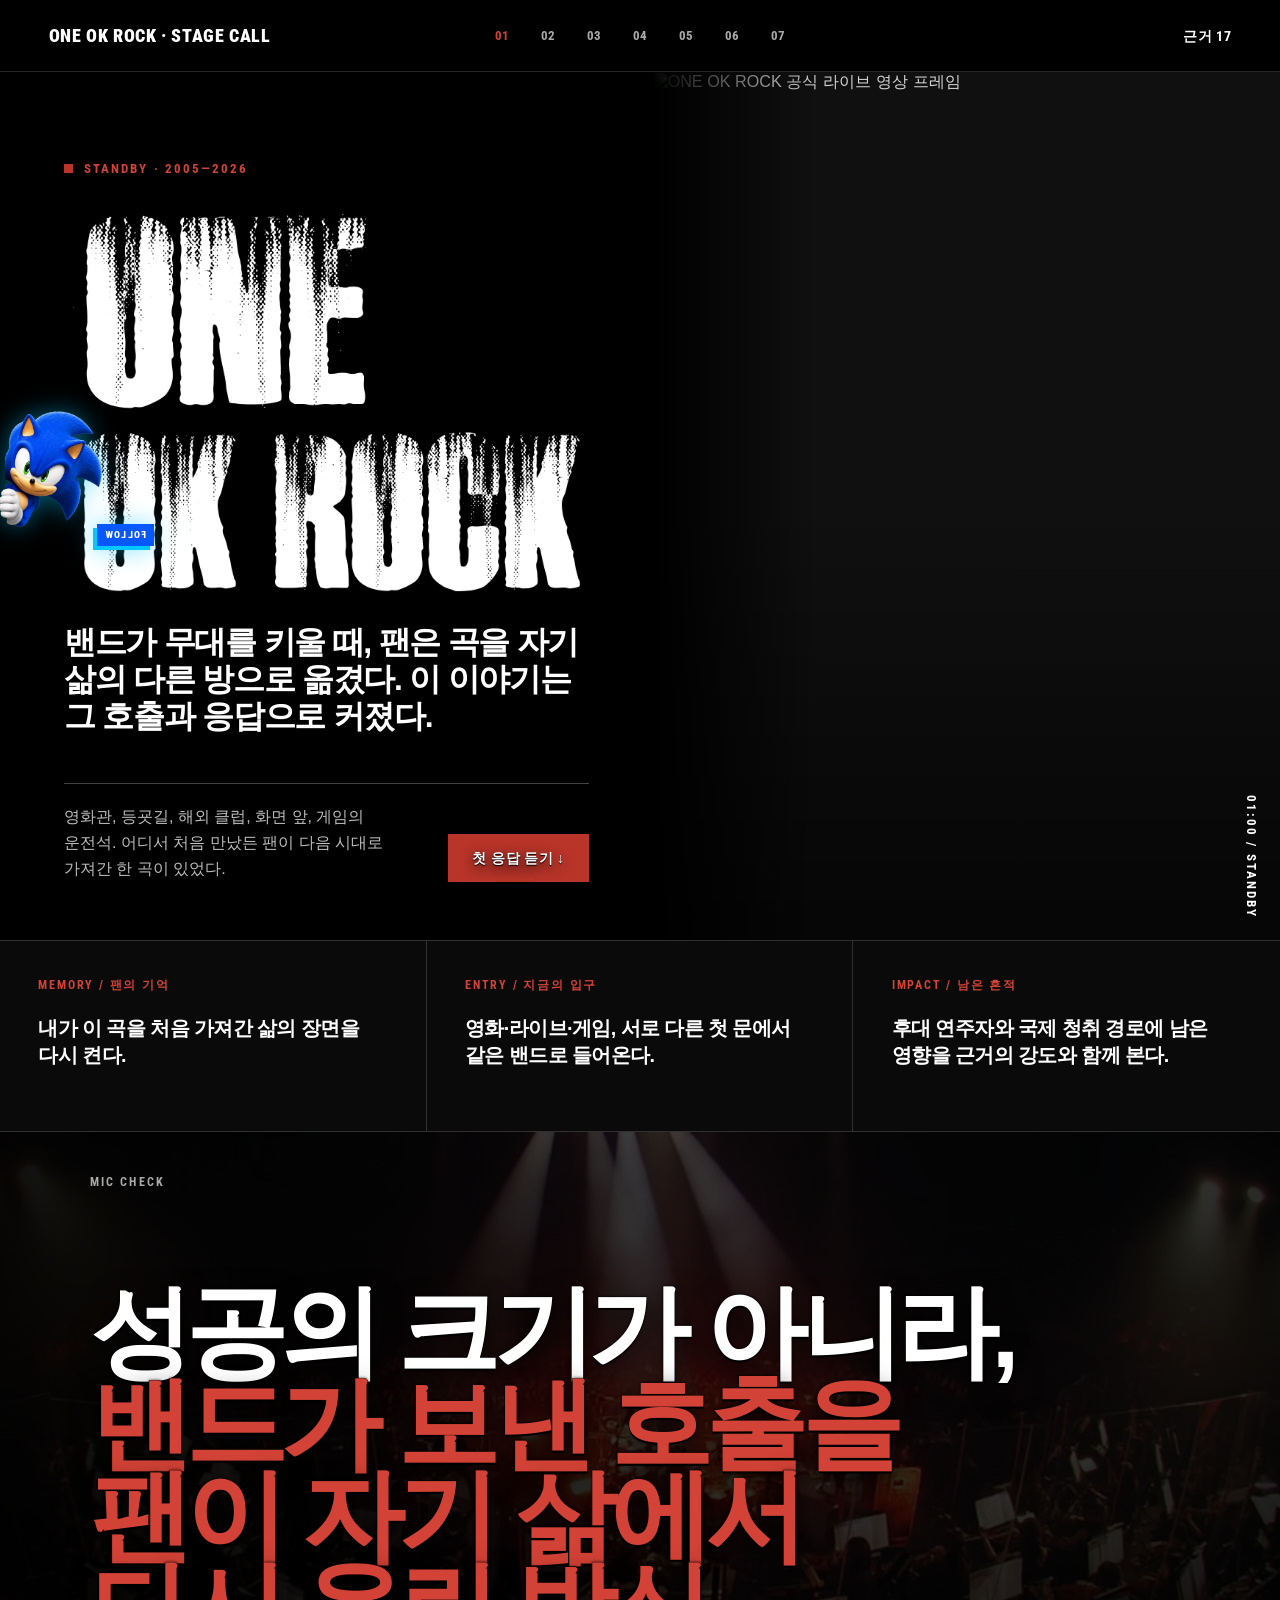
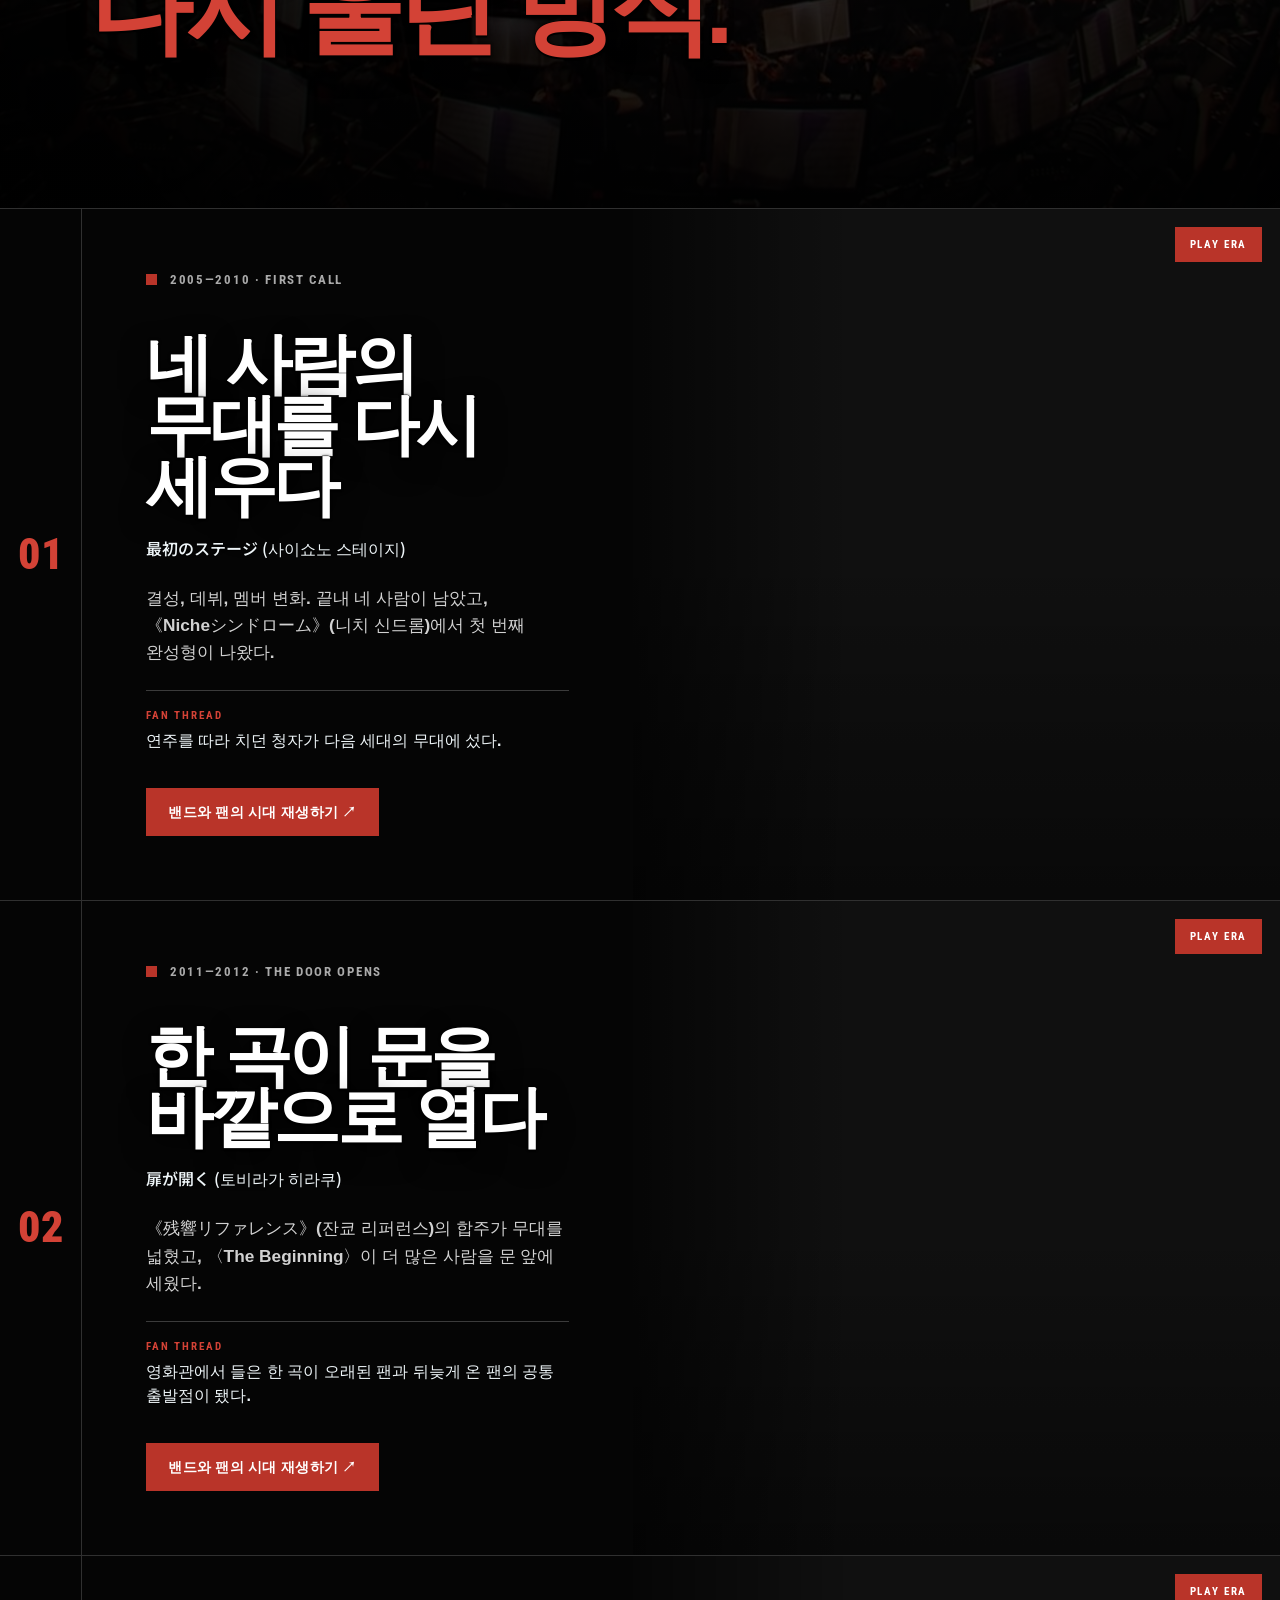
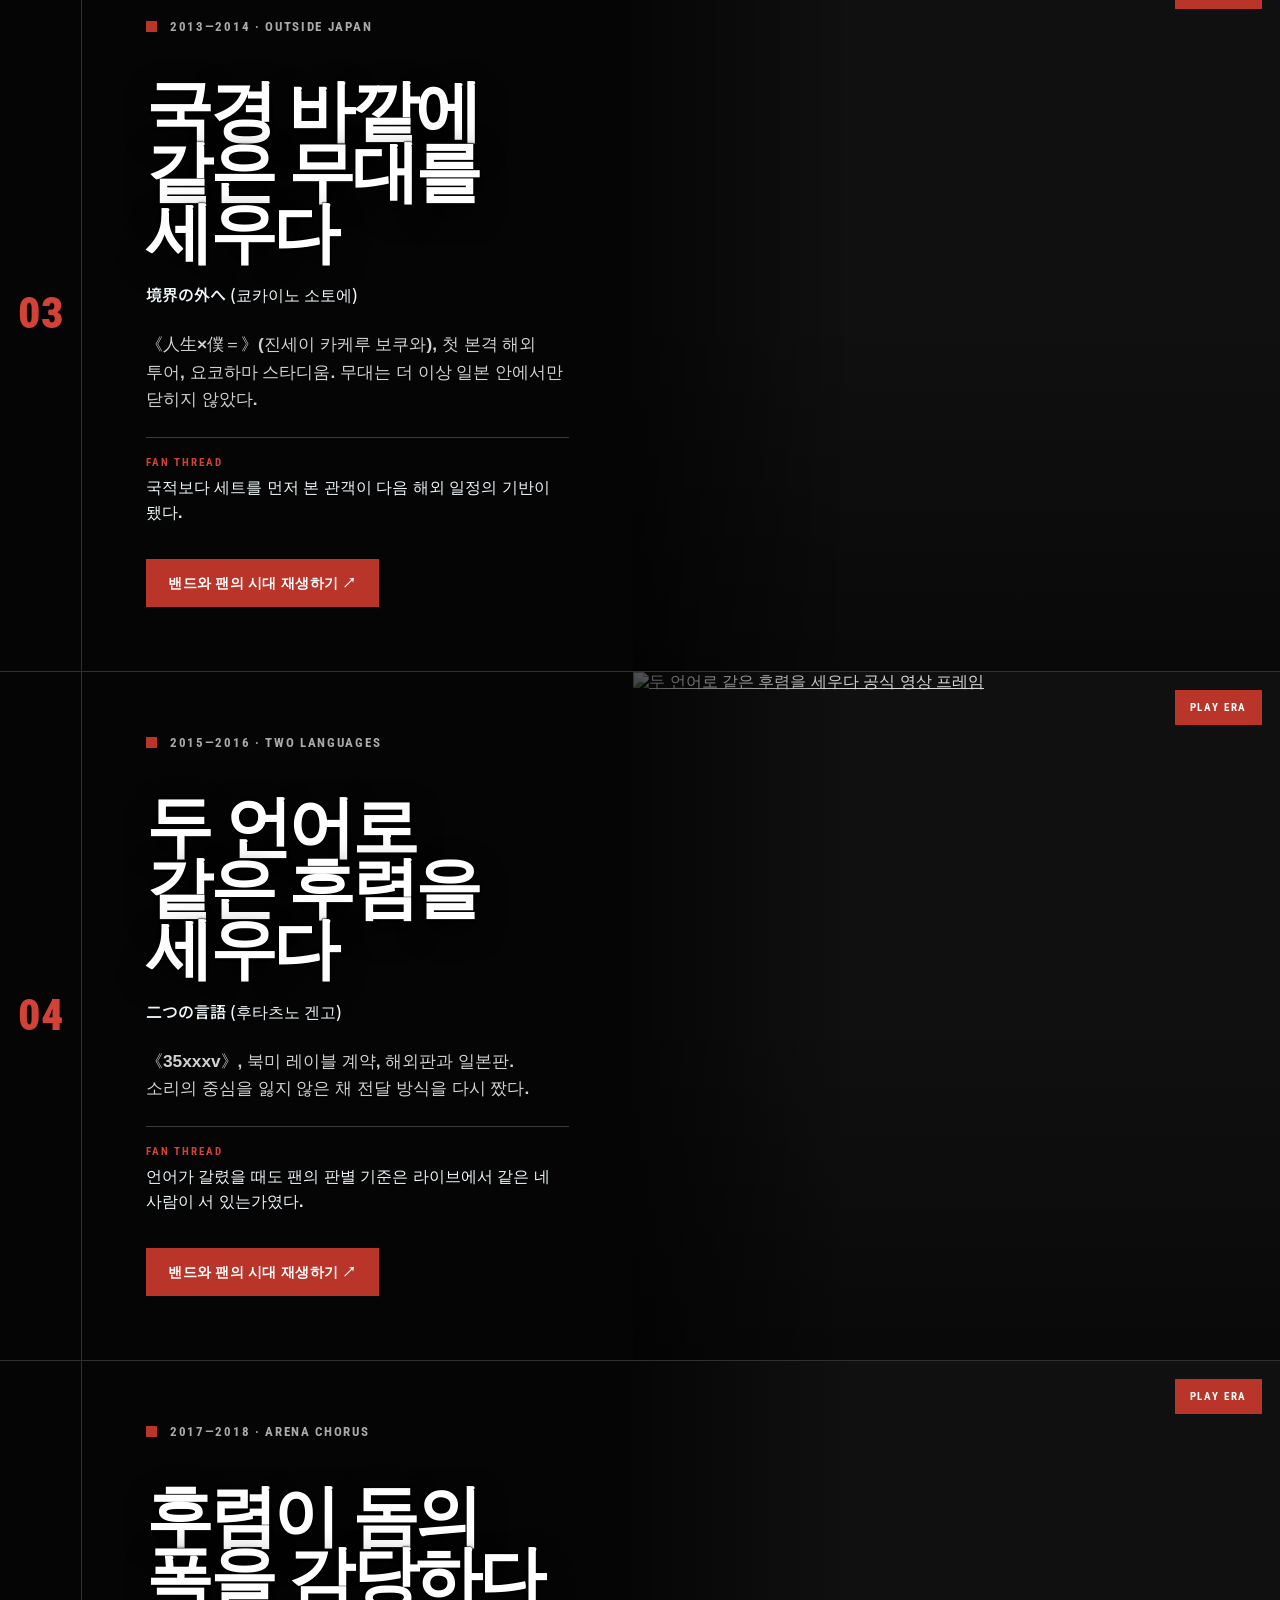
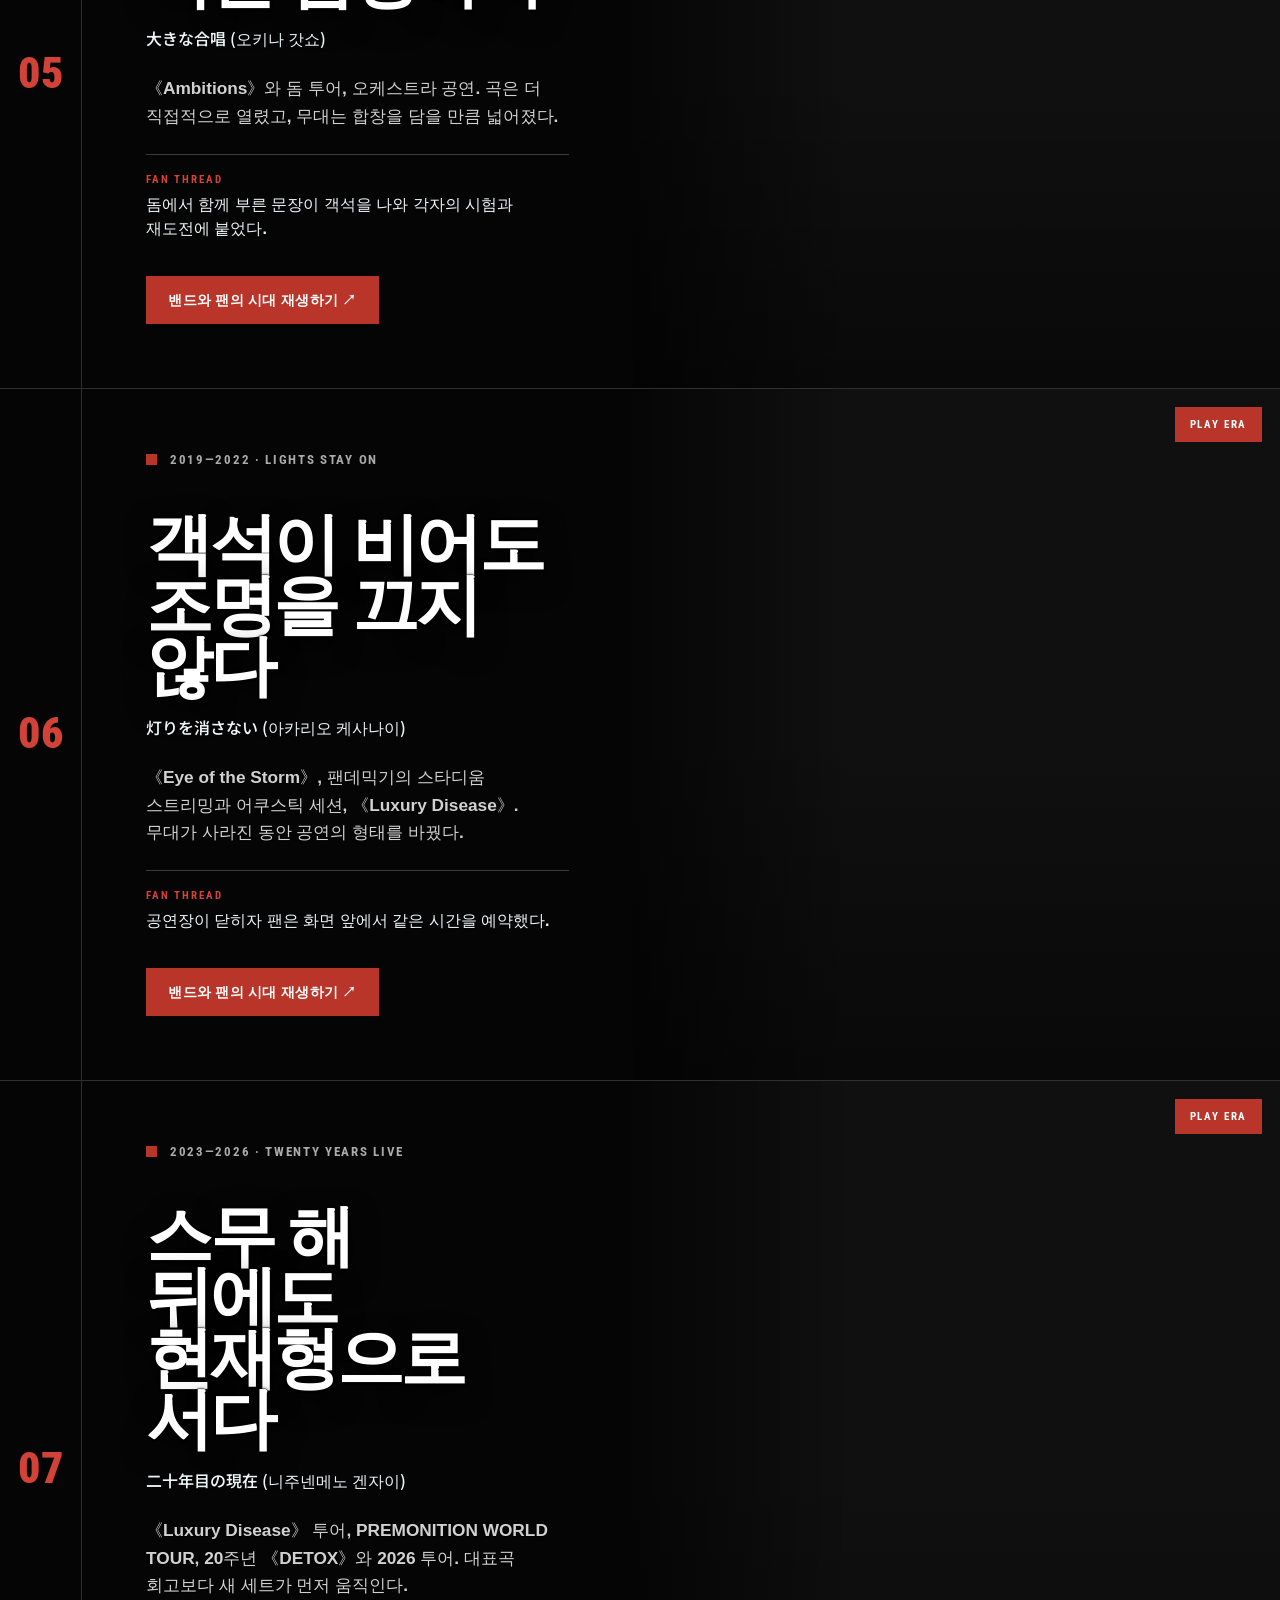
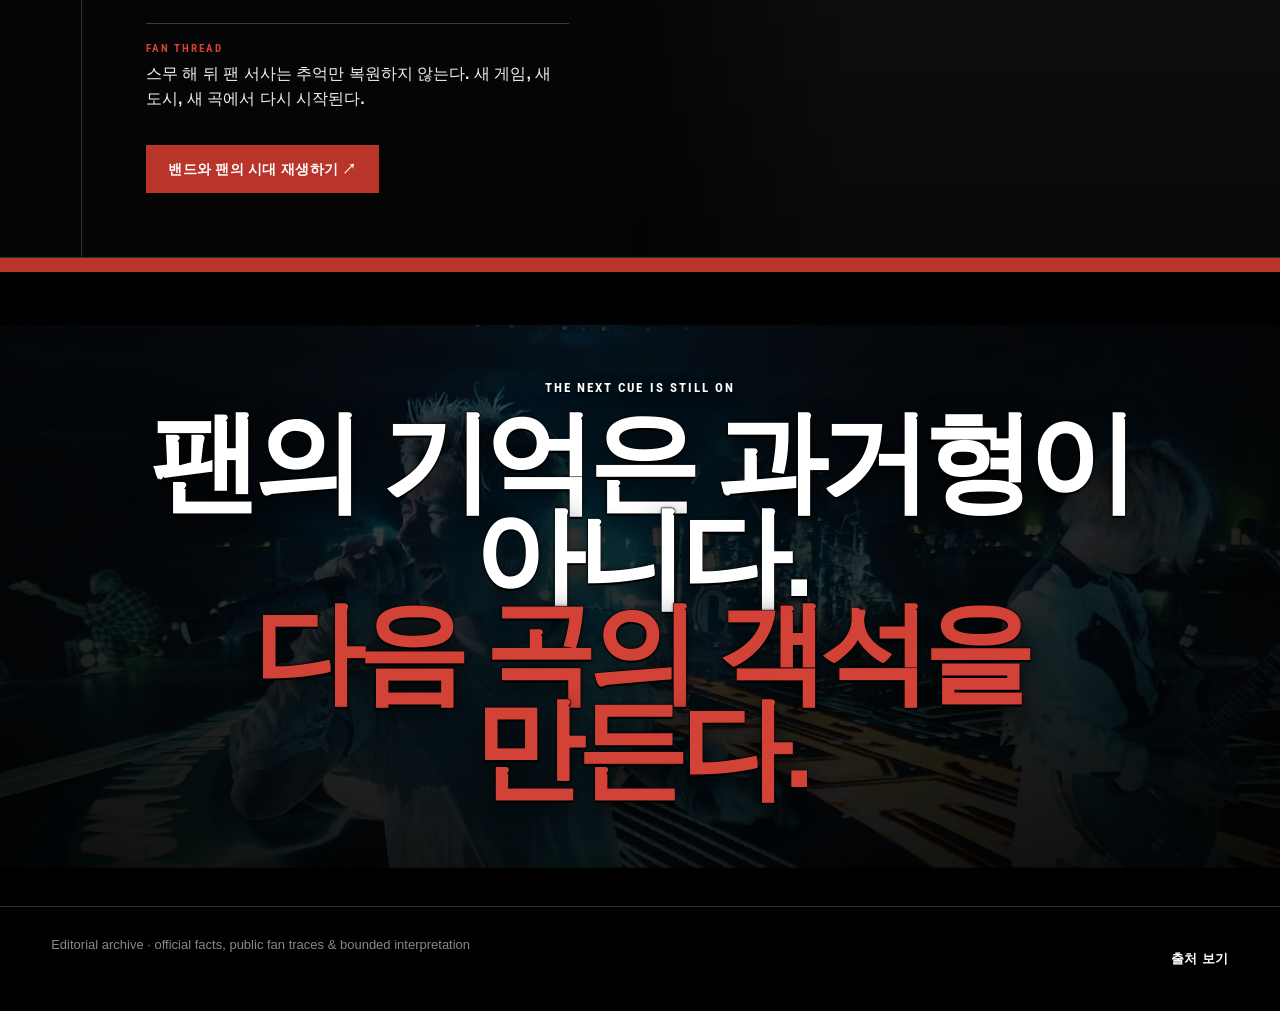
==== index.html @ d742d585 "Publish ONE OK ROCK STAGE CALL" ====
<!doctype html><html lang="ko"><head><meta charset="utf-8"><meta name="viewport" content="width=device-width,initial-scale=1"><title>STAGE CALL — ONE OK ROCK</title><meta name="description" content="ONE OK ROCK의 2005—2026 밴드 서사와 팬의 응답, 시대적 영향을 일곱 시대와 28편의 공식 영상으로 듣는 한국어 음악 다큐"><link rel="stylesheet" href="site.css?v=7"><link rel="stylesheet" href="blur.css?v=2"></head><body><a class="skip" href="#main">본문으로 이동</a><header class="topbar"><a class="brand" href="#top">ONE OK ROCK · STAGE CALL</a><nav class="stage-nav" aria-label="시대 바로가기"><a href="#cue-1" aria-label="1번째 시대">01</a><a href="#cue-2" aria-label="2번째 시대">02</a><a href="#cue-3" aria-label="3번째 시대">03</a><a href="#cue-4" aria-label="4번째 시대">04</a><a href="#cue-5" aria-label="5번째 시대">05</a><a href="#cue-6" aria-label="6번째 시대">06</a><a href="#cue-7" aria-label="7번째 시대">07</a></nav><button class="source-button" id="openSources">근거 17</button></header><main id="main"><section class="hero" id="top"><div class="hero-copy"><div class="tally">STANDBY · 2005—2026</div><h1 class="hero-logo"><span class="sr-only">ONE OK ROCK</span><img src="assets/rusted-one-ok-rock.png" alt="" aria-hidden="true"></h1><p class="hero-thesis">밴드가 무대를 키울 때, 팬은 곡을 자기 삶의 다른 방으로 옮겼다. 이 이야기는 그 호출과 응답으로 커졌다.</p><div class="hero-note"><p>영화관, 등굣길, 해외 클럽, 화면 앞, 게임의 운전석. 어디서 처음 만났든 팬이 다음 시대로 가져간 한 곡이 있었다.</p><a class="enter" href="#cue-1">첫 응답 듣기 ↓</a></div></div><div class="hero-media"><img src="https://i.ytimg.com/vi/zRjXBvwqwNA/maxresdefault.jpg" alt="ONE OK ROCK 공식 라이브 영상 프레임"></div></section><section class="audience"><article><b>MEMORY / 팬의 기억</b><p>내가 이 곡을 처음 가져간 삶의 장면을 다시 켠다.</p></article><article><b>ENTRY / 지금의 입구</b><p>영화·라이브·게임, 서로 다른 첫 문에서 같은 밴드로 들어온다.</p></article><article><b>IMPACT / 남은 흔적</b><p>후대 연주자와 국제 청취 경로에 남은 영향을 근거의 강도와 함께 본다.</p></article></section><section class="statement"><h2>성공의 크기가 아니라,<br><em>밴드가 보낸 호출을<br>팬이 자기 삶에서<br>다시 울린 방식.</em></h2></section><div class="cues"><section class="cue" id="cue-1" data-cue="1" data-color="#e93632" style="--cue:#e93632"><div class="cue-copy"><div class="cue-meta">2005—2010 · FIRST CALL</div><h2>네 사람의 무대를 다시 세우다</h2><p class="jp" lang="ja">最初のステージ (사이쇼노 스테이지)</p><p class="thesis">결성, 데뷔, 멤버 변화. 끝내 네 사람이 남았고, 《Nicheシンドローム》(니치 신드롬)에서 첫 번째 완성형이 나왔다.</p><p class="cue-response"><b>FAN THREAD</b>연주를 따라 치던 청자가 다음 세대의 무대에 섰다.</p><a class="cue-link" href="eras/first-call/">밴드와 팬의 시대 재생하기 ↗</a></div><a class="cue-media" href="eras/first-call/" aria-label="네 사람의 무대를 다시 세우다 상세페이지"><img src="https://i.ytimg.com/vi/NWDAjOsTYC8/sddefault.jpg" alt="네 사람의 무대를 다시 세우다 공식 영상 프레임" loading="lazy" onerror="this.src='https://i.ytimg.com/vi/NWDAjOsTYC8/hqdefault.jpg'"></a></section><section class="cue" id="cue-2" data-cue="2" data-color="#ff7a1a" style="--cue:#ff7a1a"><div class="cue-copy"><div class="cue-meta">2011—2012 · THE DOOR OPENS</div><h2>한 곡이 문을 바깥으로 열다</h2><p class="jp" lang="ja">扉が開く (토비라가 히라쿠)</p><p class="thesis">《残響リファレンス》(잔쿄 리퍼런스)의 합주가 무대를 넓혔고, 〈The Beginning〉이 더 많은 사람을 문 앞에 세웠다.</p><p class="cue-response"><b>FAN THREAD</b>영화관에서 들은 한 곡이 오래된 팬과 뒤늦게 온 팬의 공통 출발점이 됐다.</p><a class="cue-link" href="eras/the-door-opens/">밴드와 팬의 시대 재생하기 ↗</a></div><a class="cue-media" href="eras/the-door-opens/" aria-label="한 곡이 문을 바깥으로 열다 상세페이지"><img src="https://i.ytimg.com/vi/Hh9yZWeTmVM/maxresdefault.jpg" alt="한 곡이 문을 바깥으로 열다 공식 영상 프레임" loading="lazy" onerror="this.src='https://i.ytimg.com/vi/Hh9yZWeTmVM/hqdefault.jpg'"></a></section><section class="cue" id="cue-3" data-cue="3" data-color="#3155ff" style="--cue:#3155ff"><div class="cue-copy"><div class="cue-meta">2013—2014 · OUTSIDE JAPAN</div><h2>국경 바깥에 같은 무대를 세우다</h2><p class="jp" lang="ja">境界の外へ (쿄카이노 소토에)</p><p class="thesis">《人生×僕＝》(진세이 카케루 보쿠와), 첫 본격 해외 투어, 요코하마 스타디움. 무대는 더 이상 일본 안에서만 닫히지 않았다.</p><p class="cue-response"><b>FAN THREAD</b>국적보다 세트를 먼저 본 관객이 다음 해외 일정의 기반이 됐다.</p><a class="cue-link" href="eras/outside-japan/">밴드와 팬의 시대 재생하기 ↗</a></div><a class="cue-media" href="eras/outside-japan/" aria-label="국경 바깥에 같은 무대를 세우다 상세페이지"><img src="https://i.ytimg.com/vi/UjZqcDYbvAE/maxresdefault.jpg" alt="국경 바깥에 같은 무대를 세우다 공식 영상 프레임" loading="lazy" onerror="this.src='https://i.ytimg.com/vi/UjZqcDYbvAE/hqdefault.jpg'"></a></section><section class="cue" id="cue-4" data-cue="4" data-color="#00a886" style="--cue:#00a886"><div class="cue-copy"><div class="cue-meta">2015—2016 · TWO LANGUAGES</div><h2>두 언어로 같은 후렴을 세우다</h2><p class="jp" lang="ja">二つの言語 (후타츠노 겐고)</p><p class="thesis">《35xxxv》, 북미 레이블 계약, 해외판과 일본판. 소리의 중심을 잃지 않은 채 전달 방식을 다시 짰다.</p><p class="cue-response"><b>FAN THREAD</b>언어가 갈렸을 때도 팬의 판별 기준은 라이브에서 같은 네 사람이 서 있는가였다.</p><a class="cue-link" href="eras/two-languages/">밴드와 팬의 시대 재생하기 ↗</a></div><a class="cue-media" href="eras/two-languages/" aria-label="두 언어로 같은 후렴을 세우다 상세페이지"><img src="https://i.ytimg.com/vi/LTptXnxQotw/sddefault.jpg" alt="두 언어로 같은 후렴을 세우다 공식 영상 프레임" loading="lazy" onerror="this.src='https://i.ytimg.com/vi/LTptXnxQotw/hqdefault.jpg'"></a></section><section class="cue" id="cue-5" data-cue="5" data-color="#a546ff" style="--cue:#a546ff"><div class="cue-copy"><div class="cue-meta">2017—2018 · ARENA CHORUS</div><h2>후렴이 돔의 폭을 감당하다</h2><p class="jp" lang="ja">大きな合唱 (오키나 갓쇼)</p><p class="thesis">《Ambitions》와 돔 투어, 오케스트라 공연. 곡은 더 직접적으로 열렸고, 무대는 합창을 담을 만큼 넓어졌다.</p><p class="cue-response"><b>FAN THREAD</b>돔에서 함께 부른 문장이 객석을 나와 각자의 시험과 재도전에 붙었다.</p><a class="cue-link" href="eras/arena-chorus/">밴드와 팬의 시대 재생하기 ↗</a></div><a class="cue-media" href="eras/arena-chorus/" aria-label="후렴이 돔의 폭을 감당하다 상세페이지"><img src="https://i.ytimg.com/vi/uyaKoj7wABY/maxresdefault.jpg" alt="후렴이 돔의 폭을 감당하다 공식 영상 프레임" loading="lazy" onerror="this.src='https://i.ytimg.com/vi/uyaKoj7wABY/hqdefault.jpg'"></a></section><section class="cue" id="cue-6" data-cue="6" data-color="#ffb21a" style="--cue:#ffb21a"><div class="cue-copy"><div class="cue-meta">2019—2022 · LIGHTS STAY ON</div><h2>객석이 비어도 조명을 끄지 않다</h2><p class="jp" lang="ja">灯りを消さない (아카리오 케사나이)</p><p class="thesis">《Eye of the Storm》, 팬데믹기의 스타디움 스트리밍과 어쿠스틱 세션, 《Luxury Disease》. 무대가 사라진 동안 공연의 형태를 바꿨다.</p><p class="cue-response"><b>FAN THREAD</b>공연장이 닫히자 팬은 화면 앞에서 같은 시간을 예약했다.</p><a class="cue-link" href="eras/lights-stay-on/">밴드와 팬의 시대 재생하기 ↗</a></div><a class="cue-media" href="eras/lights-stay-on/" aria-label="객석이 비어도 조명을 끄지 않다 상세페이지"><img src="https://i.ytimg.com/vi/Z0Iqri-ZMnM/maxresdefault.jpg" alt="객석이 비어도 조명을 끄지 않다 공식 영상 프레임" loading="lazy" onerror="this.src='https://i.ytimg.com/vi/Z0Iqri-ZMnM/hqdefault.jpg'"></a></section><section class="cue" id="cue-7" data-cue="7" data-color="#e93632" style="--cue:#e93632"><div class="cue-copy"><div class="cue-meta">2023—2026 · TWENTY YEARS LIVE</div><h2>스무 해 뒤에도 현재형으로 서다</h2><p class="jp" lang="ja">二十年目の現在 (니주넨메노 겐자이)</p><p class="thesis">《Luxury Disease》 투어, PREMONITION WORLD TOUR, 20주년 《DETOX》와 2026 투어. 대표곡 회고보다 새 세트가 먼저 움직인다.</p><p class="cue-response"><b>FAN THREAD</b>스무 해 뒤 팬 서사는 추억만 복원하지 않는다. 새 게임, 새 도시, 새 곡에서 다시 시작된다.</p><a class="cue-link" href="eras/twenty-years-live/">밴드와 팬의 시대 재생하기 ↗</a></div><a class="cue-media" href="eras/twenty-years-live/" aria-label="스무 해 뒤에도 현재형으로 서다 상세페이지"><img src="https://i.ytimg.com/vi/TmwCl9wUrC8/maxresdefault.jpg" alt="스무 해 뒤에도 현재형으로 서다 공식 영상 프레임" loading="lazy" onerror="this.src='https://i.ytimg.com/vi/TmwCl9wUrC8/hqdefault.jpg'"></a></section></div><section class="outro"><div><p>THE NEXT CUE IS STILL ON</p><h2>팬의 기억은 과거형이 아니다.<br><span>다음 곡의 객석을 만든다.</span></h2></div></section></main><footer><span>Editorial archive · official facts, public fan traces &amp; bounded interpretation</span><button id="openSourcesFooter" onclick="document.querySelector('#sources').showModal()">출처 보기</button></footer><dialog id="sources"><div class="dialog-head"><h2>근거와 권리 경계</h2><button id="closeSources" aria-label="닫기">×</button></div><div class="dialog-body"><ol><li><a href="https://www.oneokrock.com/en/about/" target="_blank" rel="noreferrer">ONE OK ROCK 공식 소개</a></li><li><a href="https://www.oneokrock.com/en/past-tour/" target="_blank" rel="noreferrer">공식 과거 투어 목록</a></li><li><a href="https://www.oneokrock.com/en/music/" target="_blank" rel="noreferrer">공식 음악·영상 목록</a></li><li><a href="https://www.oneokrock.com/en/news/1384/" target="_blank" rel="noreferrer">2024 PREMONITION WORLD TOUR 공식 발표</a></li><li><a href="https://www.oneokrock.com/en/news/1555/" target="_blank" rel="noreferrer">2025 《DETOX》 공식 발표</a></li><li><a href="https://www.oneokrock.com/en/news/1637/" target="_blank" rel="noreferrer">2025 DETOX Japan Tour 공식 일정</a></li><li><a href="https://www.oneokrock.com/en/news/1736/" target="_blank" rel="noreferrer">2026 DETOX Asia Tour 공식 발표</a></li><li><a href="https://www.oneokrock.com/en/news/1729/" target="_blank" rel="noreferrer">2026 DETOX Australia Tour 공식 일정</a></li><li><a href="https://www.oneokrock.com/en/news/1825/" target="_blank" rel="noreferrer">2026 DETOX Japan Tour Final 공식 일정</a></li><li><a href="https://www.youtube.com/@ONEOKROCK/videos" target="_blank" rel="noreferrer">ONE OK ROCK 공식 YouTube</a></li><li><a href="https://natalie.mu/music/news/16457" target="_blank" rel="noreferrer">2009년 4인 체제 활동 재개 보도 · 音楽ナタリー(음악 나탈리)</a></li><li><a href="https://rollingstonejapan.com/articles/detail/43950" target="_blank" rel="noreferrer">후대 밴드 ひとひら(히토히라)의 직접 영향 증언 · Rolling Stone Japan</a></li><li><a href="https://www.grammy.com/news/nct-127-yuta-depth-solo-debut-depth/" target="_blank" rel="noreferrer">NCT YUTA의 ONE OK ROCK 영향 언급 · GRAMMY.com</a></li><li><a href="https://www.billboard.com/music/music-news/one-ok-rock-taka-interview-luxury-disease-1235142505/" target="_blank" rel="noreferrer">Taka의 《Luxury Disease》 인터뷰 · Billboard</a></li><li><a href="https://realsound.jp/2017/01/post-10882.html" target="_blank" rel="noreferrer">《Ambitions》와 해외 활동 분석 · Real Sound</a></li><li><a href="https://billboard-japan.com/d_news/detail/61570/2" target="_blank" rel="noreferrer">〈Change〉와 동시대 일본 록 분석 · Billboard Japan</a></li><li><a href="https://japan-forward.com/one-ok-rock-ambitions-in-manila-pure-talent-art-in-motion/" target="_blank" rel="noreferrer">Manila 《Ambitions》 공연 참석 리뷰 · Japan Forward</a></li></ol><small>공식 사실, 후대 음악가의 직접 영향 증언, 공개 팬 댓글의 정성 표본을 분리했다. 영상별 최신 댓글 40개 표본은 팬덤 대표 설문이 아니며 개인의 진입·기억 사례로만 사용했다. 시대적 영향은 직접 인과가 확인된 범위를 넘겨 ‘일본 록 전체를 바꿨다’고 확대하지 않는다.</small></div></dialog><script src="app.js?v=3"></script><script src="blur.js?v=2"></script></body></html>
---- site.css ----
@import url('https://fastly.jsdelivr.net/gh/wanteddev/wanted-sans@v1.0.2/packages/wanted-sans/fonts/webfonts/variable/split/WantedSansVariable.min.css');
@import url('https://fonts.googleapis.com/css2?family=Roboto+Condensed:wght@600;700;900&family=Noto+Sans+JP:wght@500;700;900&display=swap');

:root{--bg:#000;--panel:#0b0b0b;--panel-2:#151515;--ink:#fff;--muted:#aaa;--line:#303030;--red:#b93429;--red-hot:#d34236;--focus:#39bfff;--live-signal:#b93429}
*{box-sizing:border-box}
html{scroll-behavior:smooth;background:var(--bg)}
body{margin:0;background:var(--bg);color:var(--ink);font-family:"Wanted Sans Variable","Noto Sans KR",Arial,sans-serif;word-break:keep-all;overflow-wrap:anywhere}
a{color:inherit}button{font:inherit}:focus-visible{outline:3px solid var(--focus);outline-offset:4px}
.skip{position:fixed;left:16px;top:-90px;z-index:10000;background:#fff;color:#000;padding:14px 18px;text-decoration:none;font-weight:850}.skip:focus{top:16px}
.topbar{height:72px;padding:0 clamp(18px,3.8vw,50px);display:grid;grid-template-columns:1fr auto 1fr;align-items:center;position:sticky;top:0;z-index:100;background:#000;border-bottom:1px solid #242424}
.brand{min-height:44px;display:inline-flex;align-items:center;font:900 18px/1 "Roboto Condensed",sans-serif;letter-spacing:.035em;text-decoration:none;text-transform:uppercase}
.stage-nav{display:flex;gap:2px}.stage-nav a{display:grid;place-items:center;width:44px;height:44px;text-decoration:none;color:#aaa;font:700 13px/1 "Roboto Condensed",sans-serif;transition:color .15s linear,background .15s linear}.stage-nav a:hover,.stage-nav a:focus-visible{background:#171717;color:#fff}.stage-nav a:first-child{color:var(--red-hot)}
.source-button{justify-self:end;min-width:44px;min-height:44px;border:0;background:transparent;color:#fff;padding:8px 0;cursor:pointer;font:700 14px/1 "Roboto Condensed";letter-spacing:.05em;text-transform:uppercase}.source-button:hover{color:var(--red-hot)}
.hero{min-height:calc(100vh - 72px);display:grid;grid-template-columns:minmax(0,1.02fr) minmax(420px,.98fr);position:relative;overflow:hidden;background:#000;border-bottom:1px solid var(--line)}
.hero-copy{padding:clamp(42px,7vw,110px) clamp(24px,5vw,72px) 58px;display:flex;flex-direction:column;justify-content:space-between;min-width:0;z-index:2}
.tally{display:flex;align-items:center;gap:11px;color:var(--red-hot);font:700 13px/1 "Roboto Condensed",sans-serif;letter-spacing:.16em;text-transform:uppercase}.tally::before{content:"";width:9px;height:9px;background:var(--red)}
.sr-only{position:absolute!important;width:1px!important;height:1px!important;padding:0!important;margin:-1px!important;overflow:hidden!important;clip:rect(0,0,0,0)!important;white-space:nowrap!important;border:0!important}.hero h1.hero-logo{margin:30px 0 24px;max-width:min(100%,680px);line-height:0}.hero-logo img{display:block;width:min(100%,590px);height:auto;filter:drop-shadow(0 5px 16px rgba(0,0,0,.9))}
.hero-thesis{max-width:760px;margin:0;font-size:clamp(24px,2.5vw,42px);line-height:1.16;font-weight:820;letter-spacing:-.04em}
.hero-note{display:flex;justify-content:space-between;align-items:flex-end;gap:28px;margin-top:48px;padding-top:20px;border-top:1px solid #424242}.hero-note p{margin:0;max-width:540px;color:#bcbcbc;line-height:1.62}.enter{flex:none;min-height:48px;display:inline-flex;align-items:center;padding:0 24px;background:var(--red);color:#fff;text-decoration:none;font:800 14px/1 "Roboto Condensed";letter-spacing:.05em;text-transform:uppercase;transition:background .15s linear}.enter:hover{background:var(--red-hot)}
.hero-media{position:relative;background:#101010;overflow:hidden}.hero-media img{width:100%;height:100%;object-fit:cover;filter:grayscale(.25) contrast(1.18);opacity:.82;transform:scale(1.01)}.hero-media::before{content:"";position:absolute;inset:0;background:linear-gradient(90deg,#000 0%,transparent 26%),linear-gradient(0deg,rgba(0,0,0,.65),transparent 50%);z-index:1;pointer-events:none}.hero-media::after{content:"01:00 / STANDBY";position:absolute;right:22px;bottom:22px;z-index:2;color:#fff;font:700 13px/1 "Roboto Condensed";letter-spacing:.16em;writing-mode:vertical-rl}
.audience{display:grid;grid-template-columns:repeat(3,1fr);background:#0a0a0a;border-bottom:1px solid var(--line)}.audience article{padding:38px clamp(22px,3vw,44px);min-height:190px;border-right:1px solid var(--line)}.audience article:last-child{border-right:0}.audience b{display:block;color:var(--red-hot);font:700 12px/1 "Roboto Condensed";letter-spacing:.15em;text-transform:uppercase;margin-bottom:24px}.audience p{margin:0;font-size:clamp(18px,1.55vw,26px);line-height:1.35;font-weight:760;letter-spacing:-.03em}
.statement{padding:clamp(95px,12vw,180px) 7vw;border-bottom:1px solid var(--line);position:relative;isolation:isolate;background:linear-gradient(90deg,rgba(0,0,0,.94) 0%,rgba(0,0,0,.7) 58%,rgba(0,0,0,.84) 100%),linear-gradient(0deg,rgba(0,0,0,.82),transparent 64%),url('assets/highlights/hub-statement.jpg') center 46%/cover no-repeat}.statement::before{content:"MIC CHECK";position:absolute;left:7vw;top:44px;color:#aaa;font:700 12px/1 "Roboto Condensed";letter-spacing:.18em}.statement h2{position:relative;z-index:1;max-width:1140px;margin:0;font-size:clamp(52px,8vw,126px);line-height:.9;letter-spacing:-.065em;text-shadow:0 3px 30px rgba(0,0,0,.8)}.statement h2 em{font-style:normal;color:var(--red-hot)}
.cues{counter-reset:cue;background:#000}.cue{--cue:var(--red);counter-increment:cue;display:grid;grid-template-columns:82px minmax(0,.92fr) minmax(420px,1.08fr);min-height:560px;border-bottom:1px solid var(--line);background:#050505;position:relative;overflow:hidden;transition:background .3s ease}.cue::before{content:counter(cue,decimal-leading-zero);display:grid;place-items:center;border-right:1px solid var(--line);font:900 clamp(30px,3.4vw,56px)/1 "Roboto Condensed";color:var(--red-hot)}
.cue-copy{padding:clamp(44px,5vw,76px);display:flex;flex-direction:column;min-width:0;z-index:2}.cue-meta{display:flex;gap:13px;align-items:center;margin-bottom:auto;color:#aaa;font:700 13px/1 "Roboto Condensed";letter-spacing:.13em;text-transform:uppercase}.cue-meta::before{content:"";width:11px;height:11px;background:var(--red)}.cue h2{margin:48px 0 18px;font-size:clamp(44px,5.2vw,84px);line-height:.92;letter-spacing:-.052em;max-width:11ch}.cue .jp{margin:0 0 24px;font-family:"Noto Sans JP",sans-serif;font-weight:700;color:#777}.cue .thesis{margin:0;max-width:660px;color:#d1d1d1;font-size:clamp(17px,1.35vw,22px);line-height:1.58}.cue-response{margin:24px 0 0;padding:19px 0 0;border-top:1px solid #3b3b3b;max-width:660px;color:#fff;font-size:16px;line-height:1.52;font-weight:720}.cue-response b{display:block;margin-bottom:8px;color:var(--red-hot);font:700 11px/1 "Roboto Condensed";letter-spacing:.17em}.cue-link{align-self:flex-start;margin-top:34px;min-height:48px;display:inline-flex;align-items:center;padding:0 22px;background:var(--red);font:800 14px/1 "Roboto Condensed";letter-spacing:.04em;text-transform:uppercase;text-decoration:none}.cue-link:hover{background:var(--red-hot)}
.cue-media{position:relative;display:block;overflow:hidden;background:#101010}.cue-media::before{content:"";position:absolute;inset:0;z-index:1;background:linear-gradient(90deg,rgba(0,0,0,.65),transparent 34%),linear-gradient(0deg,rgba(0,0,0,.45),transparent 50%);pointer-events:none}.cue-media img{width:100%;height:100%;object-fit:cover;filter:grayscale(.62) contrast(1.2);opacity:.84;transition:transform .5s ease,filter .3s ease,opacity .3s ease}.cue-media::after{content:"PLAY ERA";position:absolute;right:18px;top:18px;z-index:2;padding:12px 15px;background:var(--red);color:#fff;font:700 11px/1 "Roboto Condensed";letter-spacing:.15em}.cue:hover,.cue:focus-within{background:#101010}.cue:hover .cue-media img,.cue:focus-within .cue-media img{transform:scale(1.035);filter:grayscale(.05) contrast(1.08);opacity:1}
.outro{min-height:72vh;display:grid;place-items:center;padding:90px 7vw;position:relative;isolation:isolate;overflow:hidden;background:linear-gradient(0deg,rgba(0,0,0,.88),rgba(0,0,0,.6)),linear-gradient(90deg,rgba(0,0,0,.48),transparent 46%,rgba(0,0,0,.58)),url('assets/highlights/hub-outro.jpg') center 42%/cover no-repeat;color:#fff;text-align:center;border-top:14px solid var(--red)}.outro>div{position:relative;z-index:1}.outro p{margin:0 0 20px;color:#d0d0d0;font:700 13px/1 "Roboto Condensed";letter-spacing:.16em}.outro h2{margin:0;max-width:1100px;font-size:clamp(54px,8.7vw,136px);line-height:.86;letter-spacing:-.065em;text-shadow:0 3px 32px #000}.outro h2 span{color:var(--red-hot)}
footer{display:flex;justify-content:space-between;gap:20px;padding:30px clamp(20px,4vw,52px);background:#000;border-top:1px solid var(--line);color:#888;font-size:13px}footer button{min-height:44px;border:0;background:transparent;color:#fff;padding:0;cursor:pointer;font:700 13px/1 "Roboto Condensed";letter-spacing:.05em;text-transform:uppercase}footer button:hover{color:var(--red-hot)}
dialog{width:min(760px,calc(100% - 28px));max-height:82vh;border:1px solid #4a4a4a;background:#050505;padding:0;color:#fff}dialog::backdrop{background:rgba(0,0,0,.88)}.dialog-head{position:sticky;top:0;background:#050505;display:flex;justify-content:space-between;align-items:center;padding:22px 24px;border-bottom:1px solid #393939}.dialog-head h2{margin:0;font-size:28px}.dialog-head button{width:44px;height:44px;border:1px solid #555;background:#111;color:#fff;cursor:pointer;font-size:22px}.dialog-body{padding:26px}.dialog-body li{margin:0 0 14px;line-height:1.48}.dialog-body a:hover{color:var(--red-hot)}.dialog-body small{display:block;color:#999;line-height:1.62;margin-top:26px}
@media(max-width:800px){.topbar{height:62px;padding:0 16px;grid-template-columns:1fr auto}.stage-nav{display:none}.hero{min-height:auto;grid-template-columns:1fr}.hero-copy{min-height:670px;padding:36px 20px 38px}.hero h1.hero-logo{margin:48px 0 28px;max-width:min(100%,560px)}.hero-logo img{width:100%}.hero-thesis{font-size:29px}.hero-note{align-items:flex-start;flex-direction:column}.hero-media{height:470px}.hero-media::before{background:linear-gradient(0deg,#000 0%,transparent 45%)}.audience{grid-template-columns:1fr}.audience article{min-height:auto;border-right:0;border-bottom:1px solid var(--line);padding:30px 20px}.audience article:last-child{border-bottom:0}.statement{padding:110px 20px 92px;background-position:60% center}.statement::before{left:20px}.statement h2{font-size:15.2vw}.cue{grid-template-columns:54px minmax(0,1fr);min-height:0}.cue::before{grid-row:1/3;font-size:25px}.cue-copy{padding:38px 18px 46px}.cue h2{font-size:46px;margin-top:52px}.cue-media{grid-column:2;height:340px}.cue-media::before{background:linear-gradient(0deg,rgba(0,0,0,.7),transparent 50%)}footer{flex-direction:column}}
@media(max-width:430px){body{overflow-x:hidden}.hero h1{font-size:22vw}.hero-thesis{font-size:27px}.cue h2{font-size:41px}.cue .jp{word-break:normal;overflow-wrap:anywhere}}
@media(prefers-reduced-motion:reduce){html{scroll-behavior:auto}.cue,.cue-media img{transition:none}}
/* Readability pass for concert imagery and near-black editorial panels. */
.statement h2,.cue h2,.outro h2{paint-order:stroke fill;-webkit-text-stroke:.75px rgba(0,0,0,.97);text-shadow:0 2px 0 #000,0 0 3px #000,0 10px 28px rgba(0,0,0,.84)}
.hero-thesis,.hero-note,.statement p,.outro p{color:#fff;text-shadow:0 1px 1px #000,0 4px 14px rgba(0,0,0,.96)}
.audience strong,.cue-copy p,.cue .jp,.dialog-body{color:#edf4f7;font-weight:560;text-shadow:0 1px 0 #000}.cue h2,.audience strong{color:#fff}
@media(max-width:800px){.statement h2,.cue h2,.outro h2{-webkit-text-stroke:.45px rgba(0,0,0,.97);text-shadow:0 1px 0 #000,0 0 2px #000,0 6px 18px rgba(0,0,0,.84)}}
---- blur.css ----
.sonic-easter{--dash-y:52vh;--dash-time:950ms;--peek-y:42vh;position:fixed;left:-250px;top:var(--dash-y);z-index:9999;width:210px;height:160px;display:block;opacity:0;pointer-events:none;color:#fff;text-decoration:none;filter:drop-shadow(0 0 13px rgba(0,198,255,.7));will-change:left,opacity,transform}
.sonic-easter img{position:absolute;inset:0;width:100%;height:100%;object-fit:contain;user-select:none;-webkit-user-drag:none}.sonic-peeker{display:none}.sonic-signal{display:none;position:absolute;left:18px;bottom:6px;padding:6px 8px;background:#0759ff;color:#fff;font:800 10px/1 "Roboto Condensed",sans-serif;letter-spacing:.12em;text-transform:uppercase;box-shadow:4px 4px 0 #00c8ff}
.sonic-easter.is-running{opacity:1;pointer-events:auto;animation-duration:var(--dash-time);animation-timing-function:cubic-bezier(.2,.78,.16,1);animation-fill-mode:both}.sonic-easter.is-running.ltr{animation-name:sonic-run-ltr}.sonic-easter.is-running.rtl{animation-name:sonic-run-rtl}.sonic-easter.is-running.rtl .sonic-runner{transform:scaleX(-1)}
.sonic-easter.is-peeking{top:var(--peek-y);opacity:1;pointer-events:auto;animation:sonic-peek-in 280ms ease-out both;filter:drop-shadow(0 0 12px rgba(0,198,255,.45))}.sonic-easter.is-peeking .sonic-runner{display:none}.sonic-easter.is-peeking .sonic-peeker,.sonic-easter.is-peeking .sonic-signal{display:block}.sonic-easter.is-peeking.peek-right{left:auto;right:-38px}.sonic-easter.is-peeking.peek-left{left:-38px;right:auto;transform:scaleX(-1)}.sonic-easter:hover,.sonic-easter:focus-visible{filter:drop-shadow(0 0 20px #00c8ff)}
.sonic-easter:focus-visible{left:auto!important;right:-34px!important;top:auto!important;bottom:18px!important;width:190px;height:150px;opacity:1;pointer-events:auto;animation:none!important;transform:none!important;outline:3px solid #fff;outline-offset:3px}.sonic-easter:focus-visible .sonic-runner{display:none}.sonic-easter:focus-visible .sonic-peeker,.sonic-easter:focus-visible .sonic-signal{display:block}
@keyframes sonic-run-ltr{0%{left:-250px;transform:translateY(0) scale(.86);opacity:0}8%{opacity:1}90%{opacity:1}100%{left:calc(100vw + 250px);transform:translateY(-10px) scale(1);opacity:0}}
@keyframes sonic-run-rtl{0%{left:calc(100vw + 250px);transform:translateY(0) scale(.86);opacity:0}8%{opacity:1}90%{opacity:1}100%{left:-250px;transform:translateY(-10px) scale(1);opacity:0}}
@keyframes sonic-peek-in{from{opacity:0;filter:drop-shadow(0 0 30px #00c8ff)}to{opacity:1;filter:drop-shadow(0 0 12px rgba(0,198,255,.45))}}
@media(max-width:600px){.sonic-easter{width:176px;height:136px}.sonic-easter.is-peeking.peek-right{right:-32px}.sonic-easter.is-peeking.peek-left{left:-32px}.sonic-signal{left:12px;bottom:0}}
@media(prefers-reduced-motion:reduce){.sonic-easter{left:auto;right:-32px;top:auto;bottom:18px;width:176px;height:136px;opacity:.9;pointer-events:auto;animation:none!important;transform:none!important;filter:drop-shadow(0 0 8px rgba(0,198,255,.5))}.sonic-easter .sonic-runner{display:none}.sonic-easter .sonic-peeker,.sonic-easter .sonic-signal{display:block}}
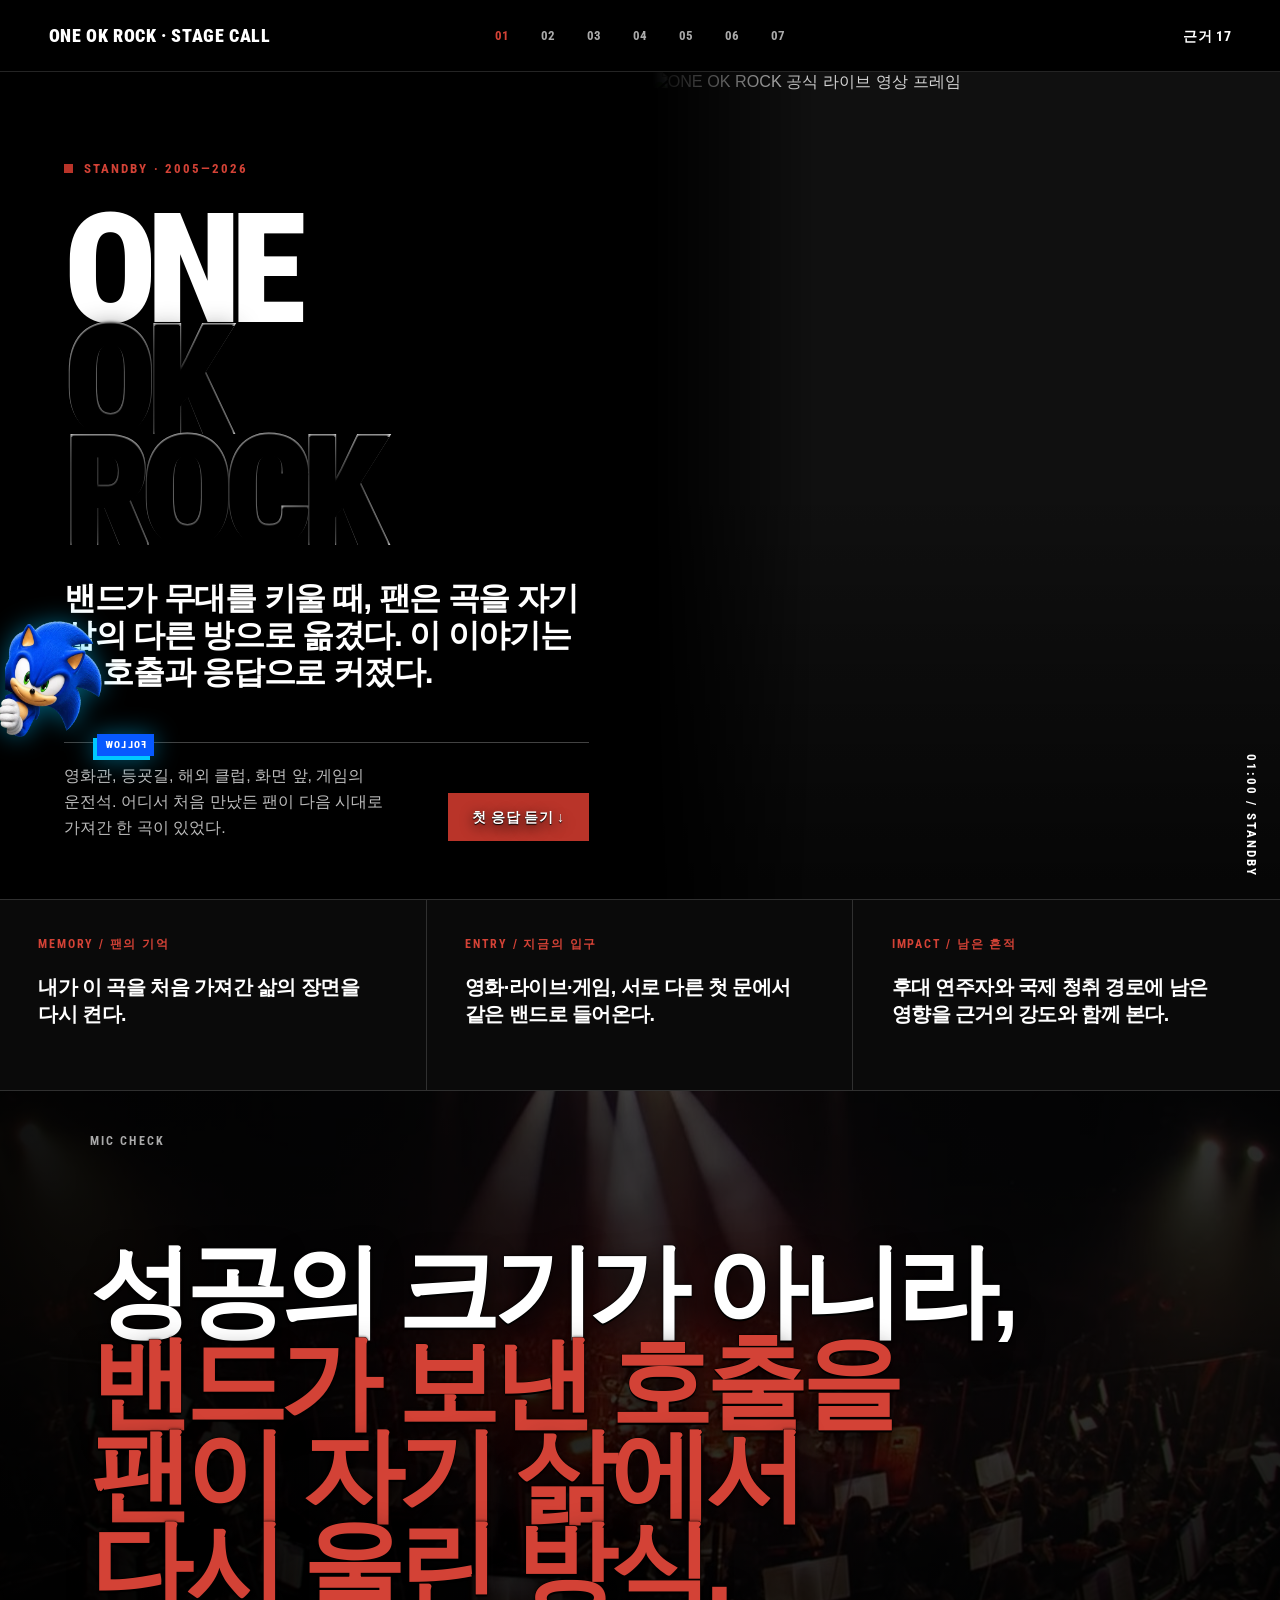
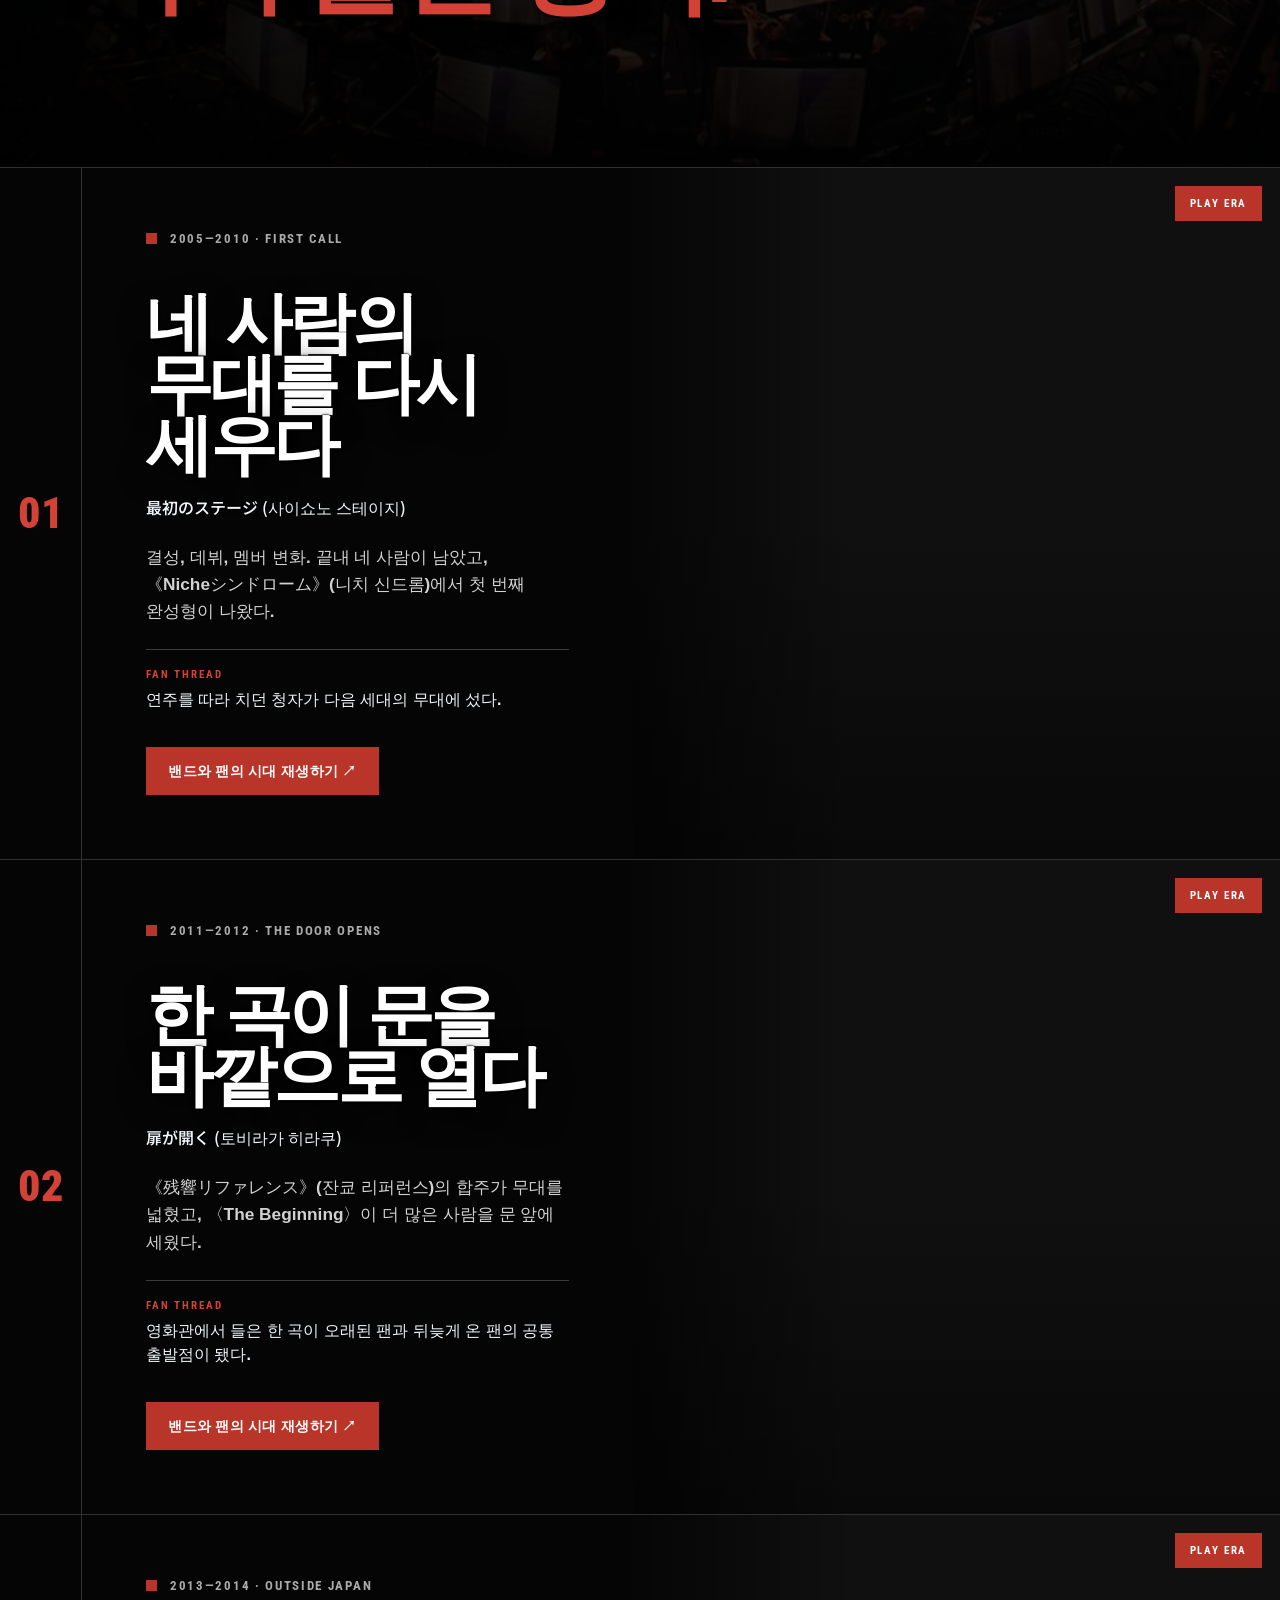
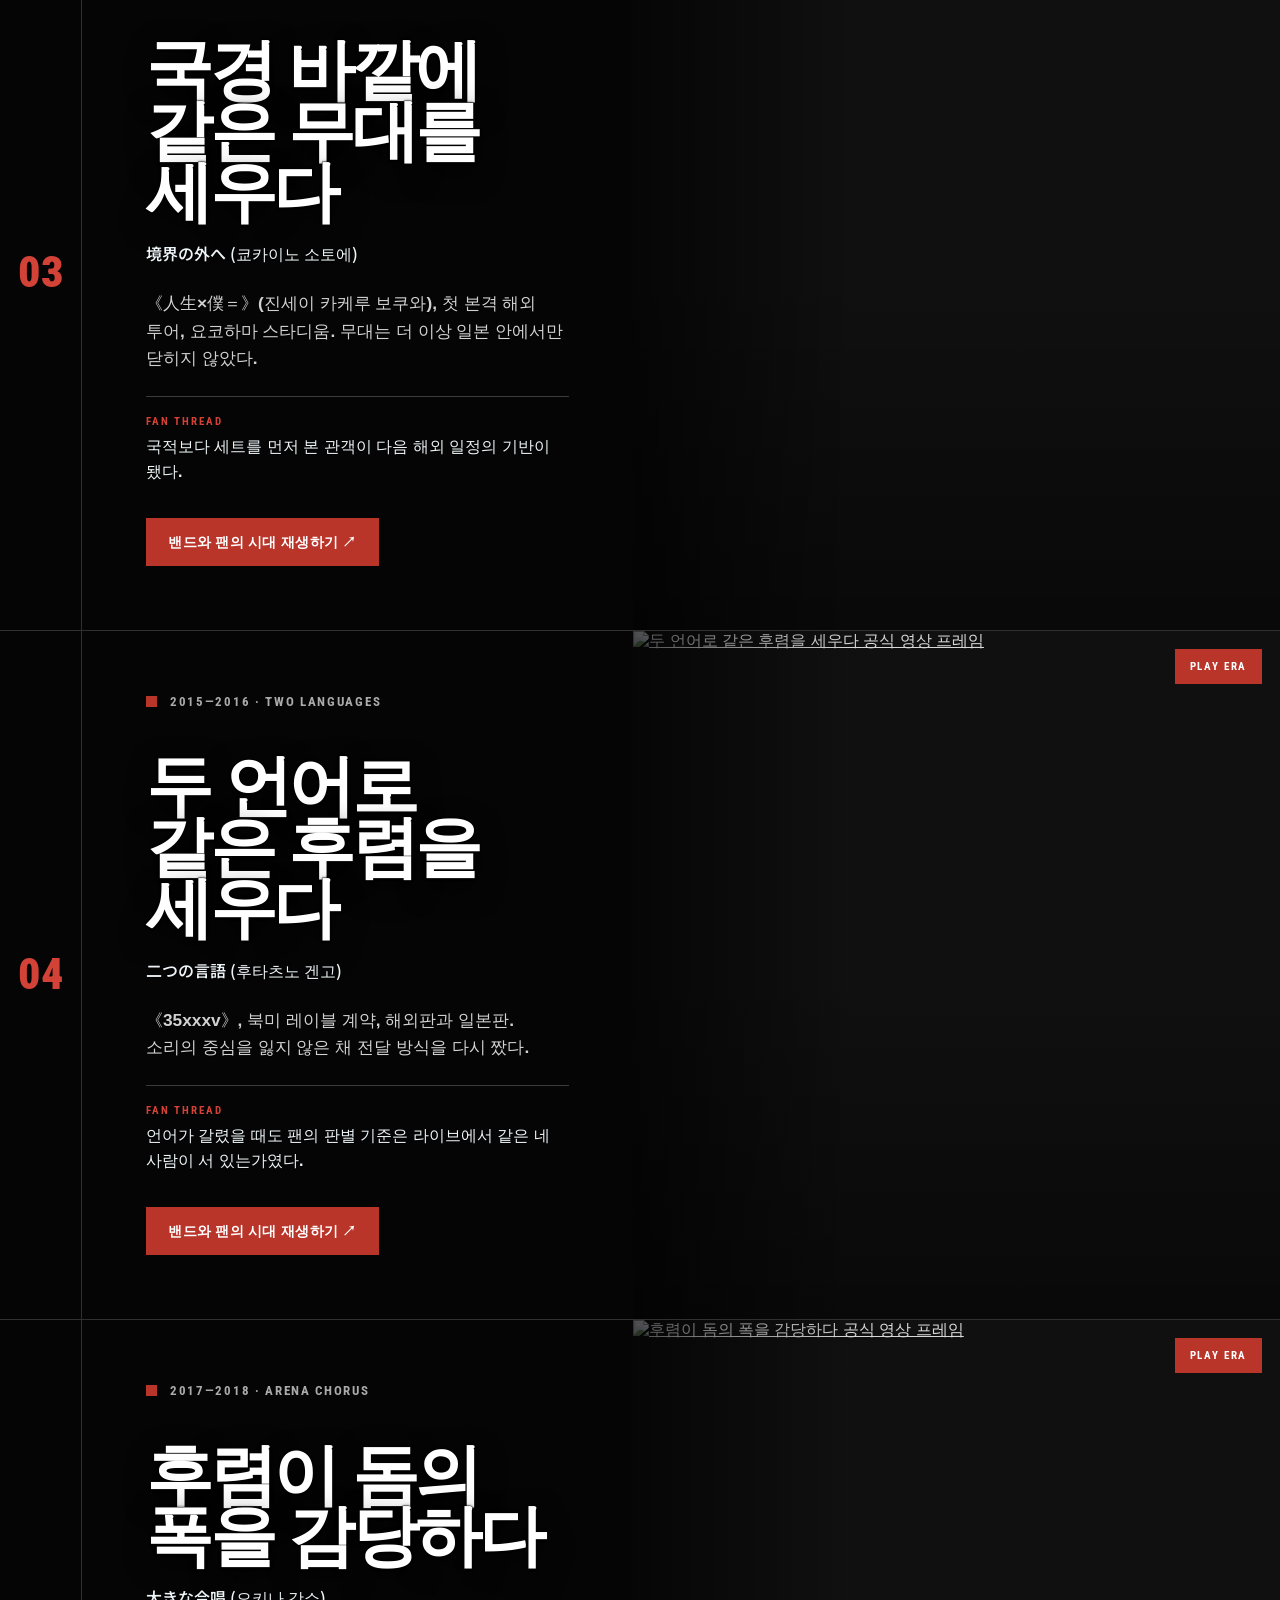
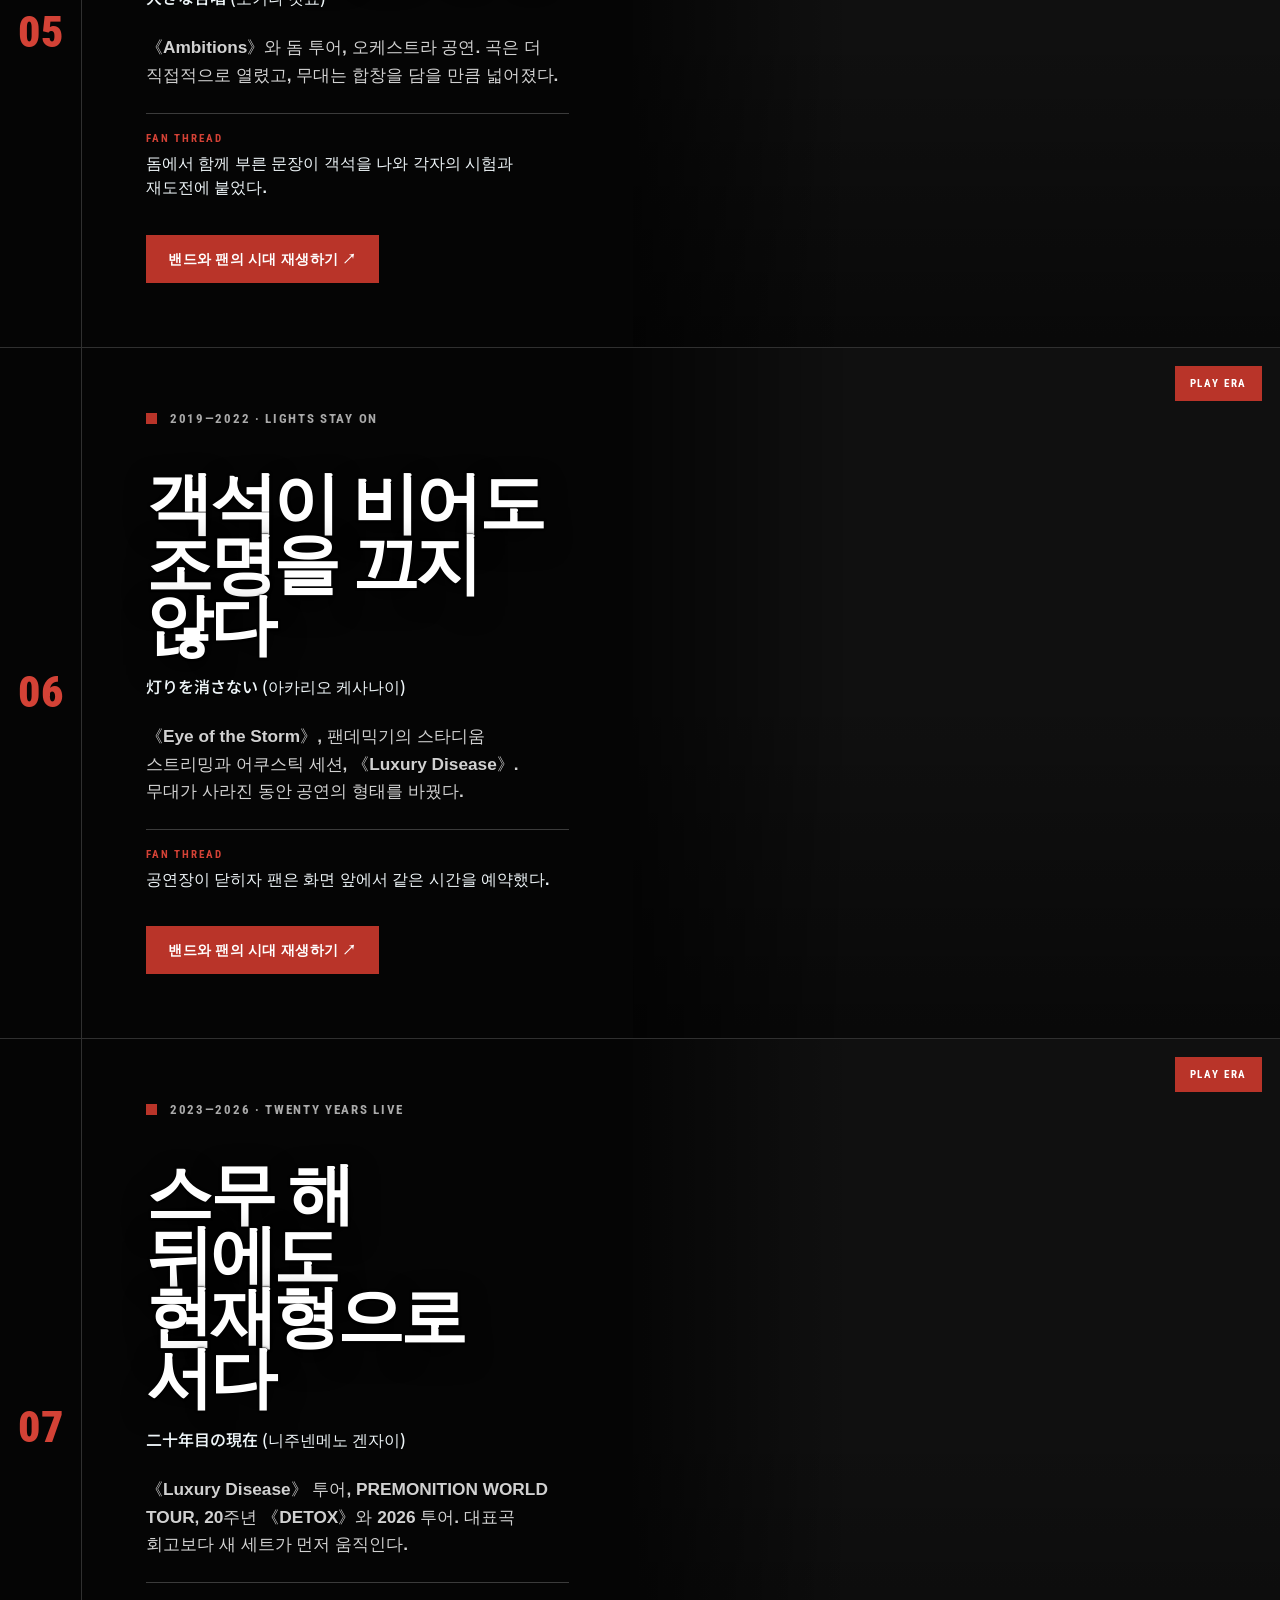
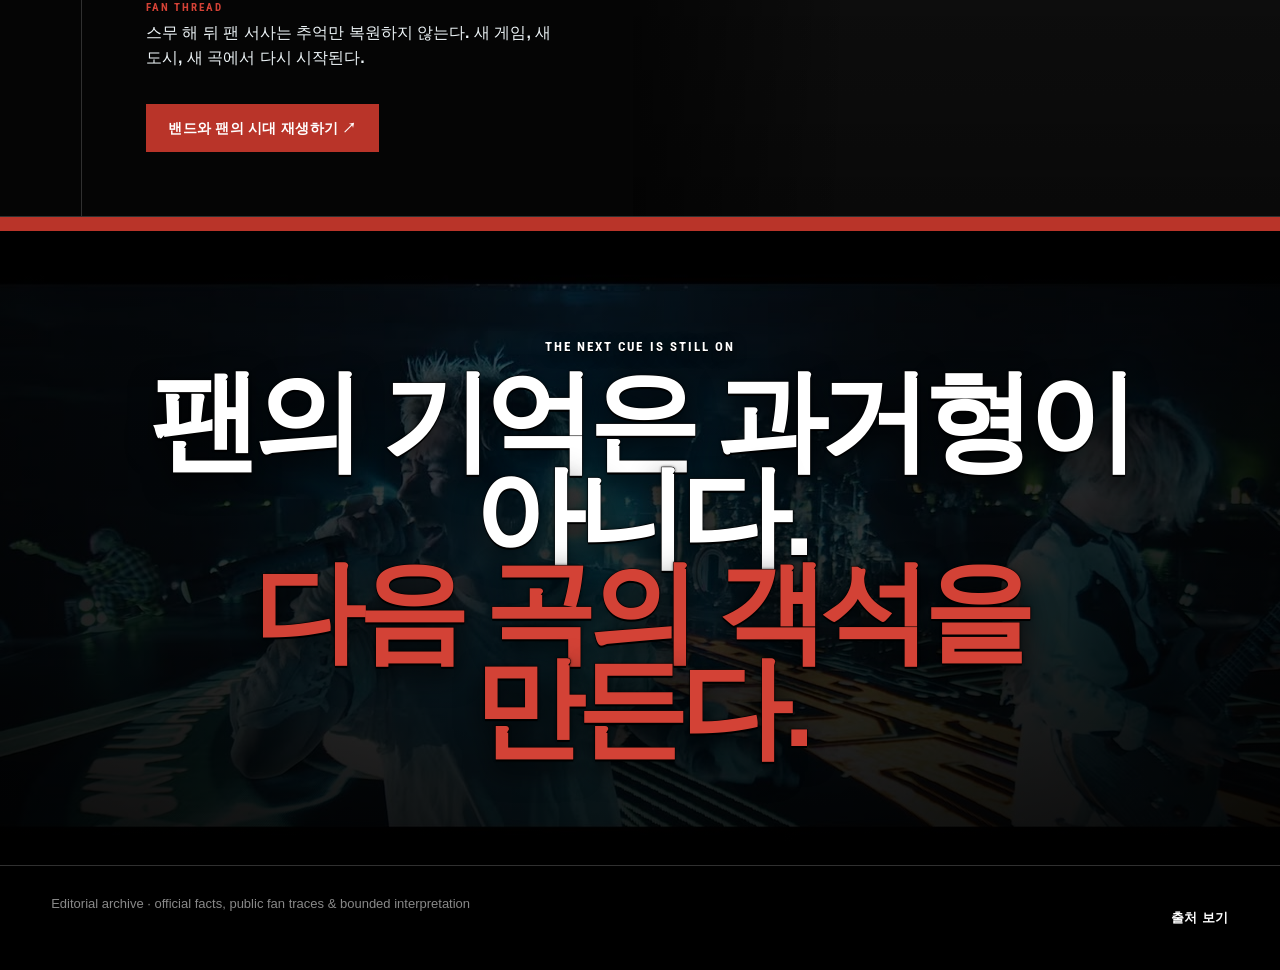
==== commit 07ce4d54: "Revert rusted title treatment" ====
--- a/index.html
+++ b/index.html
@@ -1 +1 @@
-<!doctype html><html lang="ko"><head><meta charset="utf-8"><meta name="viewport" content="width=device-width,initial-scale=1"><title>STAGE CALL — ONE OK ROCK</title><meta name="description" content="ONE OK ROCK의 2005—2026 밴드 서사와 팬의 응답, 시대적 영향을 일곱 시대와 28편의 공식 영상으로 듣는 한국어 음악 다큐"><link rel="stylesheet" href="site.css?v=7"><link rel="stylesheet" href="blur.css?v=2"></head><body><a class="skip" href="#main">본문으로 이동</a><header class="topbar"><a class="brand" href="#top">ONE OK ROCK · STAGE CALL</a><nav class="stage-nav" aria-label="시대 바로가기"><a href="#cue-1" aria-label="1번째 시대">01</a><a href="#cue-2" aria-label="2번째 시대">02</a><a href="#cue-3" aria-label="3번째 시대">03</a><a href="#cue-4" aria-label="4번째 시대">04</a><a href="#cue-5" aria-label="5번째 시대">05</a><a href="#cue-6" aria-label="6번째 시대">06</a><a href="#cue-7" aria-label="7번째 시대">07</a></nav><button class="source-button" id="openSources">근거 17</button></header><main id="main"><section class="hero" id="top"><div class="hero-copy"><div class="tally">STANDBY · 2005—2026</div><h1 class="hero-logo"><span class="sr-only">ONE OK ROCK</span><img src="assets/rusted-one-ok-rock.png" alt="" aria-hidden="true"></h1><p class="hero-thesis">밴드가 무대를 키울 때, 팬은 곡을 자기 삶의 다른 방으로 옮겼다. 이 이야기는 그 호출과 응답으로 커졌다.</p><div class="hero-note"><p>영화관, 등굣길, 해외 클럽, 화면 앞, 게임의 운전석. 어디서 처음 만났든 팬이 다음 시대로 가져간 한 곡이 있었다.</p><a class="enter" href="#cue-1">첫 응답 듣기 ↓</a></div></div><div class="hero-media"><img src="https://i.ytimg.com/vi/zRjXBvwqwNA/maxresdefault.jpg" alt="ONE OK ROCK 공식 라이브 영상 프레임"></div></section><section class="audience"><article><b>MEMORY / 팬의 기억</b><p>내가 이 곡을 처음 가져간 삶의 장면을 다시 켠다.</p></article><article><b>ENTRY / 지금의 입구</b><p>영화·라이브·게임, 서로 다른 첫 문에서 같은 밴드로 들어온다.</p></article><article><b>IMPACT / 남은 흔적</b><p>후대 연주자와 국제 청취 경로에 남은 영향을 근거의 강도와 함께 본다.</p></article></section><section class="statement"><h2>성공의 크기가 아니라,<br><em>밴드가 보낸 호출을<br>팬이 자기 삶에서<br>다시 울린 방식.</em></h2></section><div class="cues"><section class="cue" id="cue-1" data-cue="1" data-color="#e93632" style="--cue:#e93632"><div class="cue-copy"><div class="cue-meta">2005—2010 · FIRST CALL</div><h2>네 사람의 무대를 다시 세우다</h2><p class="jp" lang="ja">最初のステージ (사이쇼노 스테이지)</p><p class="thesis">결성, 데뷔, 멤버 변화. 끝내 네 사람이 남았고, 《Nicheシンドローム》(니치 신드롬)에서 첫 번째 완성형이 나왔다.</p><p class="cue-response"><b>FAN THREAD</b>연주를 따라 치던 청자가 다음 세대의 무대에 섰다.</p><a class="cue-link" href="eras/first-call/">밴드와 팬의 시대 재생하기 ↗</a></div><a class="cue-media" href="eras/first-call/" aria-label="네 사람의 무대를 다시 세우다 상세페이지"><img src="https://i.ytimg.com/vi/NWDAjOsTYC8/sddefault.jpg" alt="네 사람의 무대를 다시 세우다 공식 영상 프레임" loading="lazy" onerror="this.src='https://i.ytimg.com/vi/NWDAjOsTYC8/hqdefault.jpg'"></a></section><section class="cue" id="cue-2" data-cue="2" data-color="#ff7a1a" style="--cue:#ff7a1a"><div class="cue-copy"><div class="cue-meta">2011—2012 · THE DOOR OPENS</div><h2>한 곡이 문을 바깥으로 열다</h2><p class="jp" lang="ja">扉が開く (토비라가 히라쿠)</p><p class="thesis">《残響リファレンス》(잔쿄 리퍼런스)의 합주가 무대를 넓혔고, 〈The Beginning〉이 더 많은 사람을 문 앞에 세웠다.</p><p class="cue-response"><b>FAN THREAD</b>영화관에서 들은 한 곡이 오래된 팬과 뒤늦게 온 팬의 공통 출발점이 됐다.</p><a class="cue-link" href="eras/the-door-opens/">밴드와 팬의 시대 재생하기 ↗</a></div><a class="cue-media" href="eras/the-door-opens/" aria-label="한 곡이 문을 바깥으로 열다 상세페이지"><img src="https://i.ytimg.com/vi/Hh9yZWeTmVM/maxresdefault.jpg" alt="한 곡이 문을 바깥으로 열다 공식 영상 프레임" loading="lazy" onerror="this.src='https://i.ytimg.com/vi/Hh9yZWeTmVM/hqdefault.jpg'"></a></section><section class="cue" id="cue-3" data-cue="3" data-color="#3155ff" style="--cue:#3155ff"><div class="cue-copy"><div class="cue-meta">2013—2014 · OUTSIDE JAPAN</div><h2>국경 바깥에 같은 무대를 세우다</h2><p class="jp" lang="ja">境界の外へ (쿄카이노 소토에)</p><p class="thesis">《人生×僕＝》(진세이 카케루 보쿠와), 첫 본격 해외 투어, 요코하마 스타디움. 무대는 더 이상 일본 안에서만 닫히지 않았다.</p><p class="cue-response"><b>FAN THREAD</b>국적보다 세트를 먼저 본 관객이 다음 해외 일정의 기반이 됐다.</p><a class="cue-link" href="eras/outside-japan/">밴드와 팬의 시대 재생하기 ↗</a></div><a class="cue-media" href="eras/outside-japan/" aria-label="국경 바깥에 같은 무대를 세우다 상세페이지"><img src="https://i.ytimg.com/vi/UjZqcDYbvAE/maxresdefault.jpg" alt="국경 바깥에 같은 무대를 세우다 공식 영상 프레임" loading="lazy" onerror="this.src='https://i.ytimg.com/vi/UjZqcDYbvAE/hqdefault.jpg'"></a></section><section class="cue" id="cue-4" data-cue="4" data-color="#00a886" style="--cue:#00a886"><div class="cue-copy"><div class="cue-meta">2015—2016 · TWO LANGUAGES</div><h2>두 언어로 같은 후렴을 세우다</h2><p class="jp" lang="ja">二つの言語 (후타츠노 겐고)</p><p class="thesis">《35xxxv》, 북미 레이블 계약, 해외판과 일본판. 소리의 중심을 잃지 않은 채 전달 방식을 다시 짰다.</p><p class="cue-response"><b>FAN THREAD</b>언어가 갈렸을 때도 팬의 판별 기준은 라이브에서 같은 네 사람이 서 있는가였다.</p><a class="cue-link" href="eras/two-languages/">밴드와 팬의 시대 재생하기 ↗</a></div><a class="cue-media" href="eras/two-languages/" aria-label="두 언어로 같은 후렴을 세우다 상세페이지"><img src="https://i.ytimg.com/vi/LTptXnxQotw/sddefault.jpg" alt="두 언어로 같은 후렴을 세우다 공식 영상 프레임" loading="lazy" onerror="this.src='https://i.ytimg.com/vi/LTptXnxQotw/hqdefault.jpg'"></a></section><section class="cue" id="cue-5" data-cue="5" data-color="#a546ff" style="--cue:#a546ff"><div class="cue-copy"><div class="cue-meta">2017—2018 · ARENA CHORUS</div><h2>후렴이 돔의 폭을 감당하다</h2><p class="jp" lang="ja">大きな合唱 (오키나 갓쇼)</p><p class="thesis">《Ambitions》와 돔 투어, 오케스트라 공연. 곡은 더 직접적으로 열렸고, 무대는 합창을 담을 만큼 넓어졌다.</p><p class="cue-response"><b>FAN THREAD</b>돔에서 함께 부른 문장이 객석을 나와 각자의 시험과 재도전에 붙었다.</p><a class="cue-link" href="eras/arena-chorus/">밴드와 팬의 시대 재생하기 ↗</a></div><a class="cue-media" href="eras/arena-chorus/" aria-label="후렴이 돔의 폭을 감당하다 상세페이지"><img src="https://i.ytimg.com/vi/uyaKoj7wABY/maxresdefault.jpg" alt="후렴이 돔의 폭을 감당하다 공식 영상 프레임" loading="lazy" onerror="this.src='https://i.ytimg.com/vi/uyaKoj7wABY/hqdefault.jpg'"></a></section><section class="cue" id="cue-6" data-cue="6" data-color="#ffb21a" style="--cue:#ffb21a"><div class="cue-copy"><div class="cue-meta">2019—2022 · LIGHTS STAY ON</div><h2>객석이 비어도 조명을 끄지 않다</h2><p class="jp" lang="ja">灯りを消さない (아카리오 케사나이)</p><p class="thesis">《Eye of the Storm》, 팬데믹기의 스타디움 스트리밍과 어쿠스틱 세션, 《Luxury Disease》. 무대가 사라진 동안 공연의 형태를 바꿨다.</p><p class="cue-response"><b>FAN THREAD</b>공연장이 닫히자 팬은 화면 앞에서 같은 시간을 예약했다.</p><a class="cue-link" href="eras/lights-stay-on/">밴드와 팬의 시대 재생하기 ↗</a></div><a class="cue-media" href="eras/lights-stay-on/" aria-label="객석이 비어도 조명을 끄지 않다 상세페이지"><img src="https://i.ytimg.com/vi/Z0Iqri-ZMnM/maxresdefault.jpg" alt="객석이 비어도 조명을 끄지 않다 공식 영상 프레임" loading="lazy" onerror="this.src='https://i.ytimg.com/vi/Z0Iqri-ZMnM/hqdefault.jpg'"></a></section><section class="cue" id="cue-7" data-cue="7" data-color="#e93632" style="--cue:#e93632"><div class="cue-copy"><div class="cue-meta">2023—2026 · TWENTY YEARS LIVE</div><h2>스무 해 뒤에도 현재형으로 서다</h2><p class="jp" lang="ja">二十年目の現在 (니주넨메노 겐자이)</p><p class="thesis">《Luxury Disease》 투어, PREMONITION WORLD TOUR, 20주년 《DETOX》와 2026 투어. 대표곡 회고보다 새 세트가 먼저 움직인다.</p><p class="cue-response"><b>FAN THREAD</b>스무 해 뒤 팬 서사는 추억만 복원하지 않는다. 새 게임, 새 도시, 새 곡에서 다시 시작된다.</p><a class="cue-link" href="eras/twenty-years-live/">밴드와 팬의 시대 재생하기 ↗</a></div><a class="cue-media" href="eras/twenty-years-live/" aria-label="스무 해 뒤에도 현재형으로 서다 상세페이지"><img src="https://i.ytimg.com/vi/TmwCl9wUrC8/maxresdefault.jpg" alt="스무 해 뒤에도 현재형으로 서다 공식 영상 프레임" loading="lazy" onerror="this.src='https://i.ytimg.com/vi/TmwCl9wUrC8/hqdefault.jpg'"></a></section></div><section class="outro"><div><p>THE NEXT CUE IS STILL ON</p><h2>팬의 기억은 과거형이 아니다.<br><span>다음 곡의 객석을 만든다.</span></h2></div></section></main><footer><span>Editorial archive · official facts, public fan traces &amp; bounded interpretation</span><button id="openSourcesFooter" onclick="document.querySelector('#sources').showModal()">출처 보기</button></footer><dialog id="sources"><div class="dialog-head"><h2>근거와 권리 경계</h2><button id="closeSources" aria-label="닫기">×</button></div><div class="dialog-body"><ol><li><a href="https://www.oneokrock.com/en/about/" target="_blank" rel="noreferrer">ONE OK ROCK 공식 소개</a></li><li><a href="https://www.oneokrock.com/en/past-tour/" target="_blank" rel="noreferrer">공식 과거 투어 목록</a></li><li><a href="https://www.oneokrock.com/en/music/" target="_blank" rel="noreferrer">공식 음악·영상 목록</a></li><li><a href="https://www.oneokrock.com/en/news/1384/" target="_blank" rel="noreferrer">2024 PREMONITION WORLD TOUR 공식 발표</a></li><li><a href="https://www.oneokrock.com/en/news/1555/" target="_blank" rel="noreferrer">2025 《DETOX》 공식 발표</a></li><li><a href="https://www.oneokrock.com/en/news/1637/" target="_blank" rel="noreferrer">2025 DETOX Japan Tour 공식 일정</a></li><li><a href="https://www.oneokrock.com/en/news/1736/" target="_blank" rel="noreferrer">2026 DETOX Asia Tour 공식 발표</a></li><li><a href="https://www.oneokrock.com/en/news/1729/" target="_blank" rel="noreferrer">2026 DETOX Australia Tour 공식 일정</a></li><li><a href="https://www.oneokrock.com/en/news/1825/" target="_blank" rel="noreferrer">2026 DETOX Japan Tour Final 공식 일정</a></li><li><a href="https://www.youtube.com/@ONEOKROCK/videos" target="_blank" rel="noreferrer">ONE OK ROCK 공식 YouTube</a></li><li><a href="https://natalie.mu/music/news/16457" target="_blank" rel="noreferrer">2009년 4인 체제 활동 재개 보도 · 音楽ナタリー(음악 나탈리)</a></li><li><a href="https://rollingstonejapan.com/articles/detail/43950" target="_blank" rel="noreferrer">후대 밴드 ひとひら(히토히라)의 직접 영향 증언 · Rolling Stone Japan</a></li><li><a href="https://www.grammy.com/news/nct-127-yuta-depth-solo-debut-depth/" target="_blank" rel="noreferrer">NCT YUTA의 ONE OK ROCK 영향 언급 · GRAMMY.com</a></li><li><a href="https://www.billboard.com/music/music-news/one-ok-rock-taka-interview-luxury-disease-1235142505/" target="_blank" rel="noreferrer">Taka의 《Luxury Disease》 인터뷰 · Billboard</a></li><li><a href="https://realsound.jp/2017/01/post-10882.html" target="_blank" rel="noreferrer">《Ambitions》와 해외 활동 분석 · Real Sound</a></li><li><a href="https://billboard-japan.com/d_news/detail/61570/2" target="_blank" rel="noreferrer">〈Change〉와 동시대 일본 록 분석 · Billboard Japan</a></li><li><a href="https://japan-forward.com/one-ok-rock-ambitions-in-manila-pure-talent-art-in-motion/" target="_blank" rel="noreferrer">Manila 《Ambitions》 공연 참석 리뷰 · Japan Forward</a></li></ol><small>공식 사실, 후대 음악가의 직접 영향 증언, 공개 팬 댓글의 정성 표본을 분리했다. 영상별 최신 댓글 40개 표본은 팬덤 대표 설문이 아니며 개인의 진입·기억 사례로만 사용했다. 시대적 영향은 직접 인과가 확인된 범위를 넘겨 ‘일본 록 전체를 바꿨다’고 확대하지 않는다.</small></div></dialog><script src="app.js?v=3"></script><script src="blur.js?v=2"></script></body></html>+<!doctype html><html lang="ko"><head><meta charset="utf-8"><meta name="viewport" content="width=device-width,initial-scale=1"><title>STAGE CALL — ONE OK ROCK</title><meta name="description" content="ONE OK ROCK의 2005—2026 밴드 서사와 팬의 응답, 시대적 영향을 일곱 시대와 28편의 공식 영상으로 듣는 한국어 음악 다큐"><link rel="stylesheet" href="site.css?v=6"><link rel="stylesheet" href="blur.css?v=2"></head><body><a class="skip" href="#main">본문으로 이동</a><header class="topbar"><a class="brand" href="#top">ONE OK ROCK · STAGE CALL</a><nav class="stage-nav" aria-label="시대 바로가기"><a href="#cue-1" aria-label="1번째 시대">01</a><a href="#cue-2" aria-label="2번째 시대">02</a><a href="#cue-3" aria-label="3번째 시대">03</a><a href="#cue-4" aria-label="4번째 시대">04</a><a href="#cue-5" aria-label="5번째 시대">05</a><a href="#cue-6" aria-label="6번째 시대">06</a><a href="#cue-7" aria-label="7번째 시대">07</a></nav><button class="source-button" id="openSources">근거 17</button></header><main id="main"><section class="hero" id="top"><div class="hero-copy"><div class="tally">STANDBY · 2005—2026</div><h1>ONE <span>OK ROCK</span></h1><p class="hero-thesis">밴드가 무대를 키울 때, 팬은 곡을 자기 삶의 다른 방으로 옮겼다. 이 이야기는 그 호출과 응답으로 커졌다.</p><div class="hero-note"><p>영화관, 등굣길, 해외 클럽, 화면 앞, 게임의 운전석. 어디서 처음 만났든 팬이 다음 시대로 가져간 한 곡이 있었다.</p><a class="enter" href="#cue-1">첫 응답 듣기 ↓</a></div></div><div class="hero-media"><img src="https://i.ytimg.com/vi/zRjXBvwqwNA/maxresdefault.jpg" alt="ONE OK ROCK 공식 라이브 영상 프레임"></div></section><section class="audience"><article><b>MEMORY / 팬의 기억</b><p>내가 이 곡을 처음 가져간 삶의 장면을 다시 켠다.</p></article><article><b>ENTRY / 지금의 입구</b><p>영화·라이브·게임, 서로 다른 첫 문에서 같은 밴드로 들어온다.</p></article><article><b>IMPACT / 남은 흔적</b><p>후대 연주자와 국제 청취 경로에 남은 영향을 근거의 강도와 함께 본다.</p></article></section><section class="statement"><h2>성공의 크기가 아니라,<br><em>밴드가 보낸 호출을<br>팬이 자기 삶에서<br>다시 울린 방식.</em></h2></section><div class="cues"><section class="cue" id="cue-1" data-cue="1" data-color="#e93632" style="--cue:#e93632"><div class="cue-copy"><div class="cue-meta">2005—2010 · FIRST CALL</div><h2>네 사람의 무대를 다시 세우다</h2><p class="jp" lang="ja">最初のステージ (사이쇼노 스테이지)</p><p class="thesis">결성, 데뷔, 멤버 변화. 끝내 네 사람이 남았고, 《Nicheシンドローム》(니치 신드롬)에서 첫 번째 완성형이 나왔다.</p><p class="cue-response"><b>FAN THREAD</b>연주를 따라 치던 청자가 다음 세대의 무대에 섰다.</p><a class="cue-link" href="eras/first-call/">밴드와 팬의 시대 재생하기 ↗</a></div><a class="cue-media" href="eras/first-call/" aria-label="네 사람의 무대를 다시 세우다 상세페이지"><img src="https://i.ytimg.com/vi/NWDAjOsTYC8/sddefault.jpg" alt="네 사람의 무대를 다시 세우다 공식 영상 프레임" loading="lazy" onerror="this.src='https://i.ytimg.com/vi/NWDAjOsTYC8/hqdefault.jpg'"></a></section><section class="cue" id="cue-2" data-cue="2" data-color="#ff7a1a" style="--cue:#ff7a1a"><div class="cue-copy"><div class="cue-meta">2011—2012 · THE DOOR OPENS</div><h2>한 곡이 문을 바깥으로 열다</h2><p class="jp" lang="ja">扉が開く (토비라가 히라쿠)</p><p class="thesis">《残響リファレンス》(잔쿄 리퍼런스)의 합주가 무대를 넓혔고, 〈The Beginning〉이 더 많은 사람을 문 앞에 세웠다.</p><p class="cue-response"><b>FAN THREAD</b>영화관에서 들은 한 곡이 오래된 팬과 뒤늦게 온 팬의 공통 출발점이 됐다.</p><a class="cue-link" href="eras/the-door-opens/">밴드와 팬의 시대 재생하기 ↗</a></div><a class="cue-media" href="eras/the-door-opens/" aria-label="한 곡이 문을 바깥으로 열다 상세페이지"><img src="https://i.ytimg.com/vi/Hh9yZWeTmVM/maxresdefault.jpg" alt="한 곡이 문을 바깥으로 열다 공식 영상 프레임" loading="lazy" onerror="this.src='https://i.ytimg.com/vi/Hh9yZWeTmVM/hqdefault.jpg'"></a></section><section class="cue" id="cue-3" data-cue="3" data-color="#3155ff" style="--cue:#3155ff"><div class="cue-copy"><div class="cue-meta">2013—2014 · OUTSIDE JAPAN</div><h2>국경 바깥에 같은 무대를 세우다</h2><p class="jp" lang="ja">境界の外へ (쿄카이노 소토에)</p><p class="thesis">《人生×僕＝》(진세이 카케루 보쿠와), 첫 본격 해외 투어, 요코하마 스타디움. 무대는 더 이상 일본 안에서만 닫히지 않았다.</p><p class="cue-response"><b>FAN THREAD</b>국적보다 세트를 먼저 본 관객이 다음 해외 일정의 기반이 됐다.</p><a class="cue-link" href="eras/outside-japan/">밴드와 팬의 시대 재생하기 ↗</a></div><a class="cue-media" href="eras/outside-japan/" aria-label="국경 바깥에 같은 무대를 세우다 상세페이지"><img src="https://i.ytimg.com/vi/UjZqcDYbvAE/maxresdefault.jpg" alt="국경 바깥에 같은 무대를 세우다 공식 영상 프레임" loading="lazy" onerror="this.src='https://i.ytimg.com/vi/UjZqcDYbvAE/hqdefault.jpg'"></a></section><section class="cue" id="cue-4" data-cue="4" data-color="#00a886" style="--cue:#00a886"><div class="cue-copy"><div class="cue-meta">2015—2016 · TWO LANGUAGES</div><h2>두 언어로 같은 후렴을 세우다</h2><p class="jp" lang="ja">二つの言語 (후타츠노 겐고)</p><p class="thesis">《35xxxv》, 북미 레이블 계약, 해외판과 일본판. 소리의 중심을 잃지 않은 채 전달 방식을 다시 짰다.</p><p class="cue-response"><b>FAN THREAD</b>언어가 갈렸을 때도 팬의 판별 기준은 라이브에서 같은 네 사람이 서 있는가였다.</p><a class="cue-link" href="eras/two-languages/">밴드와 팬의 시대 재생하기 ↗</a></div><a class="cue-media" href="eras/two-languages/" aria-label="두 언어로 같은 후렴을 세우다 상세페이지"><img src="https://i.ytimg.com/vi/LTptXnxQotw/sddefault.jpg" alt="두 언어로 같은 후렴을 세우다 공식 영상 프레임" loading="lazy" onerror="this.src='https://i.ytimg.com/vi/LTptXnxQotw/hqdefault.jpg'"></a></section><section class="cue" id="cue-5" data-cue="5" data-color="#a546ff" style="--cue:#a546ff"><div class="cue-copy"><div class="cue-meta">2017—2018 · ARENA CHORUS</div><h2>후렴이 돔의 폭을 감당하다</h2><p class="jp" lang="ja">大きな合唱 (오키나 갓쇼)</p><p class="thesis">《Ambitions》와 돔 투어, 오케스트라 공연. 곡은 더 직접적으로 열렸고, 무대는 합창을 담을 만큼 넓어졌다.</p><p class="cue-response"><b>FAN THREAD</b>돔에서 함께 부른 문장이 객석을 나와 각자의 시험과 재도전에 붙었다.</p><a class="cue-link" href="eras/arena-chorus/">밴드와 팬의 시대 재생하기 ↗</a></div><a class="cue-media" href="eras/arena-chorus/" aria-label="후렴이 돔의 폭을 감당하다 상세페이지"><img src="https://i.ytimg.com/vi/uyaKoj7wABY/maxresdefault.jpg" alt="후렴이 돔의 폭을 감당하다 공식 영상 프레임" loading="lazy" onerror="this.src='https://i.ytimg.com/vi/uyaKoj7wABY/hqdefault.jpg'"></a></section><section class="cue" id="cue-6" data-cue="6" data-color="#ffb21a" style="--cue:#ffb21a"><div class="cue-copy"><div class="cue-meta">2019—2022 · LIGHTS STAY ON</div><h2>객석이 비어도 조명을 끄지 않다</h2><p class="jp" lang="ja">灯りを消さない (아카리오 케사나이)</p><p class="thesis">《Eye of the Storm》, 팬데믹기의 스타디움 스트리밍과 어쿠스틱 세션, 《Luxury Disease》. 무대가 사라진 동안 공연의 형태를 바꿨다.</p><p class="cue-response"><b>FAN THREAD</b>공연장이 닫히자 팬은 화면 앞에서 같은 시간을 예약했다.</p><a class="cue-link" href="eras/lights-stay-on/">밴드와 팬의 시대 재생하기 ↗</a></div><a class="cue-media" href="eras/lights-stay-on/" aria-label="객석이 비어도 조명을 끄지 않다 상세페이지"><img src="https://i.ytimg.com/vi/Z0Iqri-ZMnM/maxresdefault.jpg" alt="객석이 비어도 조명을 끄지 않다 공식 영상 프레임" loading="lazy" onerror="this.src='https://i.ytimg.com/vi/Z0Iqri-ZMnM/hqdefault.jpg'"></a></section><section class="cue" id="cue-7" data-cue="7" data-color="#e93632" style="--cue:#e93632"><div class="cue-copy"><div class="cue-meta">2023—2026 · TWENTY YEARS LIVE</div><h2>스무 해 뒤에도 현재형으로 서다</h2><p class="jp" lang="ja">二十年目の現在 (니주넨메노 겐자이)</p><p class="thesis">《Luxury Disease》 투어, PREMONITION WORLD TOUR, 20주년 《DETOX》와 2026 투어. 대표곡 회고보다 새 세트가 먼저 움직인다.</p><p class="cue-response"><b>FAN THREAD</b>스무 해 뒤 팬 서사는 추억만 복원하지 않는다. 새 게임, 새 도시, 새 곡에서 다시 시작된다.</p><a class="cue-link" href="eras/twenty-years-live/">밴드와 팬의 시대 재생하기 ↗</a></div><a class="cue-media" href="eras/twenty-years-live/" aria-label="스무 해 뒤에도 현재형으로 서다 상세페이지"><img src="https://i.ytimg.com/vi/TmwCl9wUrC8/maxresdefault.jpg" alt="스무 해 뒤에도 현재형으로 서다 공식 영상 프레임" loading="lazy" onerror="this.src='https://i.ytimg.com/vi/TmwCl9wUrC8/hqdefault.jpg'"></a></section></div><section class="outro"><div><p>THE NEXT CUE IS STILL ON</p><h2>팬의 기억은 과거형이 아니다.<br><span>다음 곡의 객석을 만든다.</span></h2></div></section></main><footer><span>Editorial archive · official facts, public fan traces &amp; bounded interpretation</span><button id="openSourcesFooter" onclick="document.querySelector('#sources').showModal()">출처 보기</button></footer><dialog id="sources"><div class="dialog-head"><h2>근거와 권리 경계</h2><button id="closeSources" aria-label="닫기">×</button></div><div class="dialog-body"><ol><li><a href="https://www.oneokrock.com/en/about/" target="_blank" rel="noreferrer">ONE OK ROCK 공식 소개</a></li><li><a href="https://www.oneokrock.com/en/past-tour/" target="_blank" rel="noreferrer">공식 과거 투어 목록</a></li><li><a href="https://www.oneokrock.com/en/music/" target="_blank" rel="noreferrer">공식 음악·영상 목록</a></li><li><a href="https://www.oneokrock.com/en/news/1384/" target="_blank" rel="noreferrer">2024 PREMONITION WORLD TOUR 공식 발표</a></li><li><a href="https://www.oneokrock.com/en/news/1555/" target="_blank" rel="noreferrer">2025 《DETOX》 공식 발표</a></li><li><a href="https://www.oneokrock.com/en/news/1637/" target="_blank" rel="noreferrer">2025 DETOX Japan Tour 공식 일정</a></li><li><a href="https://www.oneokrock.com/en/news/1736/" target="_blank" rel="noreferrer">2026 DETOX Asia Tour 공식 발표</a></li><li><a href="https://www.oneokrock.com/en/news/1729/" target="_blank" rel="noreferrer">2026 DETOX Australia Tour 공식 일정</a></li><li><a href="https://www.oneokrock.com/en/news/1825/" target="_blank" rel="noreferrer">2026 DETOX Japan Tour Final 공식 일정</a></li><li><a href="https://www.youtube.com/@ONEOKROCK/videos" target="_blank" rel="noreferrer">ONE OK ROCK 공식 YouTube</a></li><li><a href="https://natalie.mu/music/news/16457" target="_blank" rel="noreferrer">2009년 4인 체제 활동 재개 보도 · 音楽ナタリー(음악 나탈리)</a></li><li><a href="https://rollingstonejapan.com/articles/detail/43950" target="_blank" rel="noreferrer">후대 밴드 ひとひら(히토히라)의 직접 영향 증언 · Rolling Stone Japan</a></li><li><a href="https://www.grammy.com/news/nct-127-yuta-depth-solo-debut-depth/" target="_blank" rel="noreferrer">NCT YUTA의 ONE OK ROCK 영향 언급 · GRAMMY.com</a></li><li><a href="https://www.billboard.com/music/music-news/one-ok-rock-taka-interview-luxury-disease-1235142505/" target="_blank" rel="noreferrer">Taka의 《Luxury Disease》 인터뷰 · Billboard</a></li><li><a href="https://realsound.jp/2017/01/post-10882.html" target="_blank" rel="noreferrer">《Ambitions》와 해외 활동 분석 · Real Sound</a></li><li><a href="https://billboard-japan.com/d_news/detail/61570/2" target="_blank" rel="noreferrer">〈Change〉와 동시대 일본 록 분석 · Billboard Japan</a></li><li><a href="https://japan-forward.com/one-ok-rock-ambitions-in-manila-pure-talent-art-in-motion/" target="_blank" rel="noreferrer">Manila 《Ambitions》 공연 참석 리뷰 · Japan Forward</a></li></ol><small>공식 사실, 후대 음악가의 직접 영향 증언, 공개 팬 댓글의 정성 표본을 분리했다. 영상별 최신 댓글 40개 표본은 팬덤 대표 설문이 아니며 개인의 진입·기억 사례로만 사용했다. 시대적 영향은 직접 인과가 확인된 범위를 넘겨 ‘일본 록 전체를 바꿨다’고 확대하지 않는다.</small></div></dialog><script src="app.js?v=1"></script><script src="blur.js?v=2"></script></body></html>
--- a/site.css
+++ b/site.css
@@ -14,7 +14,7 @@
 .hero{min-height:calc(100vh - 72px);display:grid;grid-template-columns:minmax(0,1.02fr) minmax(420px,.98fr);position:relative;overflow:hidden;background:#000;border-bottom:1px solid var(--line)}
 .hero-copy{padding:clamp(42px,7vw,110px) clamp(24px,5vw,72px) 58px;display:flex;flex-direction:column;justify-content:space-between;min-width:0;z-index:2}
 .tally{display:flex;align-items:center;gap:11px;color:var(--red-hot);font:700 13px/1 "Roboto Condensed",sans-serif;letter-spacing:.16em;text-transform:uppercase}.tally::before{content:"";width:9px;height:9px;background:var(--red)}
-.sr-only{position:absolute!important;width:1px!important;height:1px!important;padding:0!important;margin:-1px!important;overflow:hidden!important;clip:rect(0,0,0,0)!important;white-space:nowrap!important;border:0!important}.hero h1.hero-logo{margin:30px 0 24px;max-width:min(100%,680px);line-height:0}.hero-logo img{display:block;width:min(100%,590px);height:auto;filter:drop-shadow(0 5px 16px rgba(0,0,0,.9))}
+.hero h1{margin:38px 0 30px;font:900 clamp(84px,12vw,194px)/.72 "Roboto Condensed",sans-serif;letter-spacing:-.065em;text-transform:uppercase;max-width:6ch}.hero h1 span{display:block;color:transparent;-webkit-text-stroke:2px #fff}
 .hero-thesis{max-width:760px;margin:0;font-size:clamp(24px,2.5vw,42px);line-height:1.16;font-weight:820;letter-spacing:-.04em}
 .hero-note{display:flex;justify-content:space-between;align-items:flex-end;gap:28px;margin-top:48px;padding-top:20px;border-top:1px solid #424242}.hero-note p{margin:0;max-width:540px;color:#bcbcbc;line-height:1.62}.enter{flex:none;min-height:48px;display:inline-flex;align-items:center;padding:0 24px;background:var(--red);color:#fff;text-decoration:none;font:800 14px/1 "Roboto Condensed";letter-spacing:.05em;text-transform:uppercase;transition:background .15s linear}.enter:hover{background:var(--red-hot)}
 .hero-media{position:relative;background:#101010;overflow:hidden}.hero-media img{width:100%;height:100%;object-fit:cover;filter:grayscale(.25) contrast(1.18);opacity:.82;transform:scale(1.01)}.hero-media::before{content:"";position:absolute;inset:0;background:linear-gradient(90deg,#000 0%,transparent 26%),linear-gradient(0deg,rgba(0,0,0,.65),transparent 50%);z-index:1;pointer-events:none}.hero-media::after{content:"01:00 / STANDBY";position:absolute;right:22px;bottom:22px;z-index:2;color:#fff;font:700 13px/1 "Roboto Condensed";letter-spacing:.16em;writing-mode:vertical-rl}
@@ -26,11 +26,11 @@
 .outro{min-height:72vh;display:grid;place-items:center;padding:90px 7vw;position:relative;isolation:isolate;overflow:hidden;background:linear-gradient(0deg,rgba(0,0,0,.88),rgba(0,0,0,.6)),linear-gradient(90deg,rgba(0,0,0,.48),transparent 46%,rgba(0,0,0,.58)),url('assets/highlights/hub-outro.jpg') center 42%/cover no-repeat;color:#fff;text-align:center;border-top:14px solid var(--red)}.outro>div{position:relative;z-index:1}.outro p{margin:0 0 20px;color:#d0d0d0;font:700 13px/1 "Roboto Condensed";letter-spacing:.16em}.outro h2{margin:0;max-width:1100px;font-size:clamp(54px,8.7vw,136px);line-height:.86;letter-spacing:-.065em;text-shadow:0 3px 32px #000}.outro h2 span{color:var(--red-hot)}
 footer{display:flex;justify-content:space-between;gap:20px;padding:30px clamp(20px,4vw,52px);background:#000;border-top:1px solid var(--line);color:#888;font-size:13px}footer button{min-height:44px;border:0;background:transparent;color:#fff;padding:0;cursor:pointer;font:700 13px/1 "Roboto Condensed";letter-spacing:.05em;text-transform:uppercase}footer button:hover{color:var(--red-hot)}
 dialog{width:min(760px,calc(100% - 28px));max-height:82vh;border:1px solid #4a4a4a;background:#050505;padding:0;color:#fff}dialog::backdrop{background:rgba(0,0,0,.88)}.dialog-head{position:sticky;top:0;background:#050505;display:flex;justify-content:space-between;align-items:center;padding:22px 24px;border-bottom:1px solid #393939}.dialog-head h2{margin:0;font-size:28px}.dialog-head button{width:44px;height:44px;border:1px solid #555;background:#111;color:#fff;cursor:pointer;font-size:22px}.dialog-body{padding:26px}.dialog-body li{margin:0 0 14px;line-height:1.48}.dialog-body a:hover{color:var(--red-hot)}.dialog-body small{display:block;color:#999;line-height:1.62;margin-top:26px}
-@media(max-width:800px){.topbar{height:62px;padding:0 16px;grid-template-columns:1fr auto}.stage-nav{display:none}.hero{min-height:auto;grid-template-columns:1fr}.hero-copy{min-height:670px;padding:36px 20px 38px}.hero h1.hero-logo{margin:48px 0 28px;max-width:min(100%,560px)}.hero-logo img{width:100%}.hero-thesis{font-size:29px}.hero-note{align-items:flex-start;flex-direction:column}.hero-media{height:470px}.hero-media::before{background:linear-gradient(0deg,#000 0%,transparent 45%)}.audience{grid-template-columns:1fr}.audience article{min-height:auto;border-right:0;border-bottom:1px solid var(--line);padding:30px 20px}.audience article:last-child{border-bottom:0}.statement{padding:110px 20px 92px;background-position:60% center}.statement::before{left:20px}.statement h2{font-size:15.2vw}.cue{grid-template-columns:54px minmax(0,1fr);min-height:0}.cue::before{grid-row:1/3;font-size:25px}.cue-copy{padding:38px 18px 46px}.cue h2{font-size:46px;margin-top:52px}.cue-media{grid-column:2;height:340px}.cue-media::before{background:linear-gradient(0deg,rgba(0,0,0,.7),transparent 50%)}footer{flex-direction:column}}
+@media(max-width:800px){.topbar{height:62px;padding:0 16px;grid-template-columns:1fr auto}.stage-nav{display:none}.hero{min-height:auto;grid-template-columns:1fr}.hero-copy{min-height:670px;padding:36px 20px 38px}.hero h1{font-size:23vw;line-height:.72;margin:58px 0 30px;max-width:5ch}.hero-thesis{font-size:29px}.hero-note{align-items:flex-start;flex-direction:column}.hero-media{height:470px}.hero-media::before{background:linear-gradient(0deg,#000 0%,transparent 45%)}.audience{grid-template-columns:1fr}.audience article{min-height:auto;border-right:0;border-bottom:1px solid var(--line);padding:30px 20px}.audience article:last-child{border-bottom:0}.statement{padding:110px 20px 92px;background-position:60% center}.statement::before{left:20px}.statement h2{font-size:15.2vw}.cue{grid-template-columns:54px minmax(0,1fr);min-height:0}.cue::before{grid-row:1/3;font-size:25px}.cue-copy{padding:38px 18px 46px}.cue h2{font-size:46px;margin-top:52px}.cue-media{grid-column:2;height:340px}.cue-media::before{background:linear-gradient(0deg,rgba(0,0,0,.7),transparent 50%)}footer{flex-direction:column}}
 @media(max-width:430px){body{overflow-x:hidden}.hero h1{font-size:22vw}.hero-thesis{font-size:27px}.cue h2{font-size:41px}.cue .jp{word-break:normal;overflow-wrap:anywhere}}
 @media(prefers-reduced-motion:reduce){html{scroll-behavior:auto}.cue,.cue-media img{transition:none}}
 /* Readability pass for concert imagery and near-black editorial panels. */
-.statement h2,.cue h2,.outro h2{paint-order:stroke fill;-webkit-text-stroke:.75px rgba(0,0,0,.97);text-shadow:0 2px 0 #000,0 0 3px #000,0 10px 28px rgba(0,0,0,.84)}
+.hero h1,.statement h2,.cue h2,.outro h2{paint-order:stroke fill;-webkit-text-stroke:.75px rgba(0,0,0,.97);text-shadow:0 2px 0 #000,0 0 3px #000,0 10px 28px rgba(0,0,0,.84)}
 .hero-thesis,.hero-note,.statement p,.outro p{color:#fff;text-shadow:0 1px 1px #000,0 4px 14px rgba(0,0,0,.96)}
 .audience strong,.cue-copy p,.cue .jp,.dialog-body{color:#edf4f7;font-weight:560;text-shadow:0 1px 0 #000}.cue h2,.audience strong{color:#fff}
-@media(max-width:800px){.statement h2,.cue h2,.outro h2{-webkit-text-stroke:.45px rgba(0,0,0,.97);text-shadow:0 1px 0 #000,0 0 2px #000,0 6px 18px rgba(0,0,0,.84)}}
+@media(max-width:800px){.hero h1,.statement h2,.cue h2,.outro h2{-webkit-text-stroke:.45px rgba(0,0,0,.97);text-shadow:0 1px 0 #000,0 0 2px #000,0 6px 18px rgba(0,0,0,.84)}}
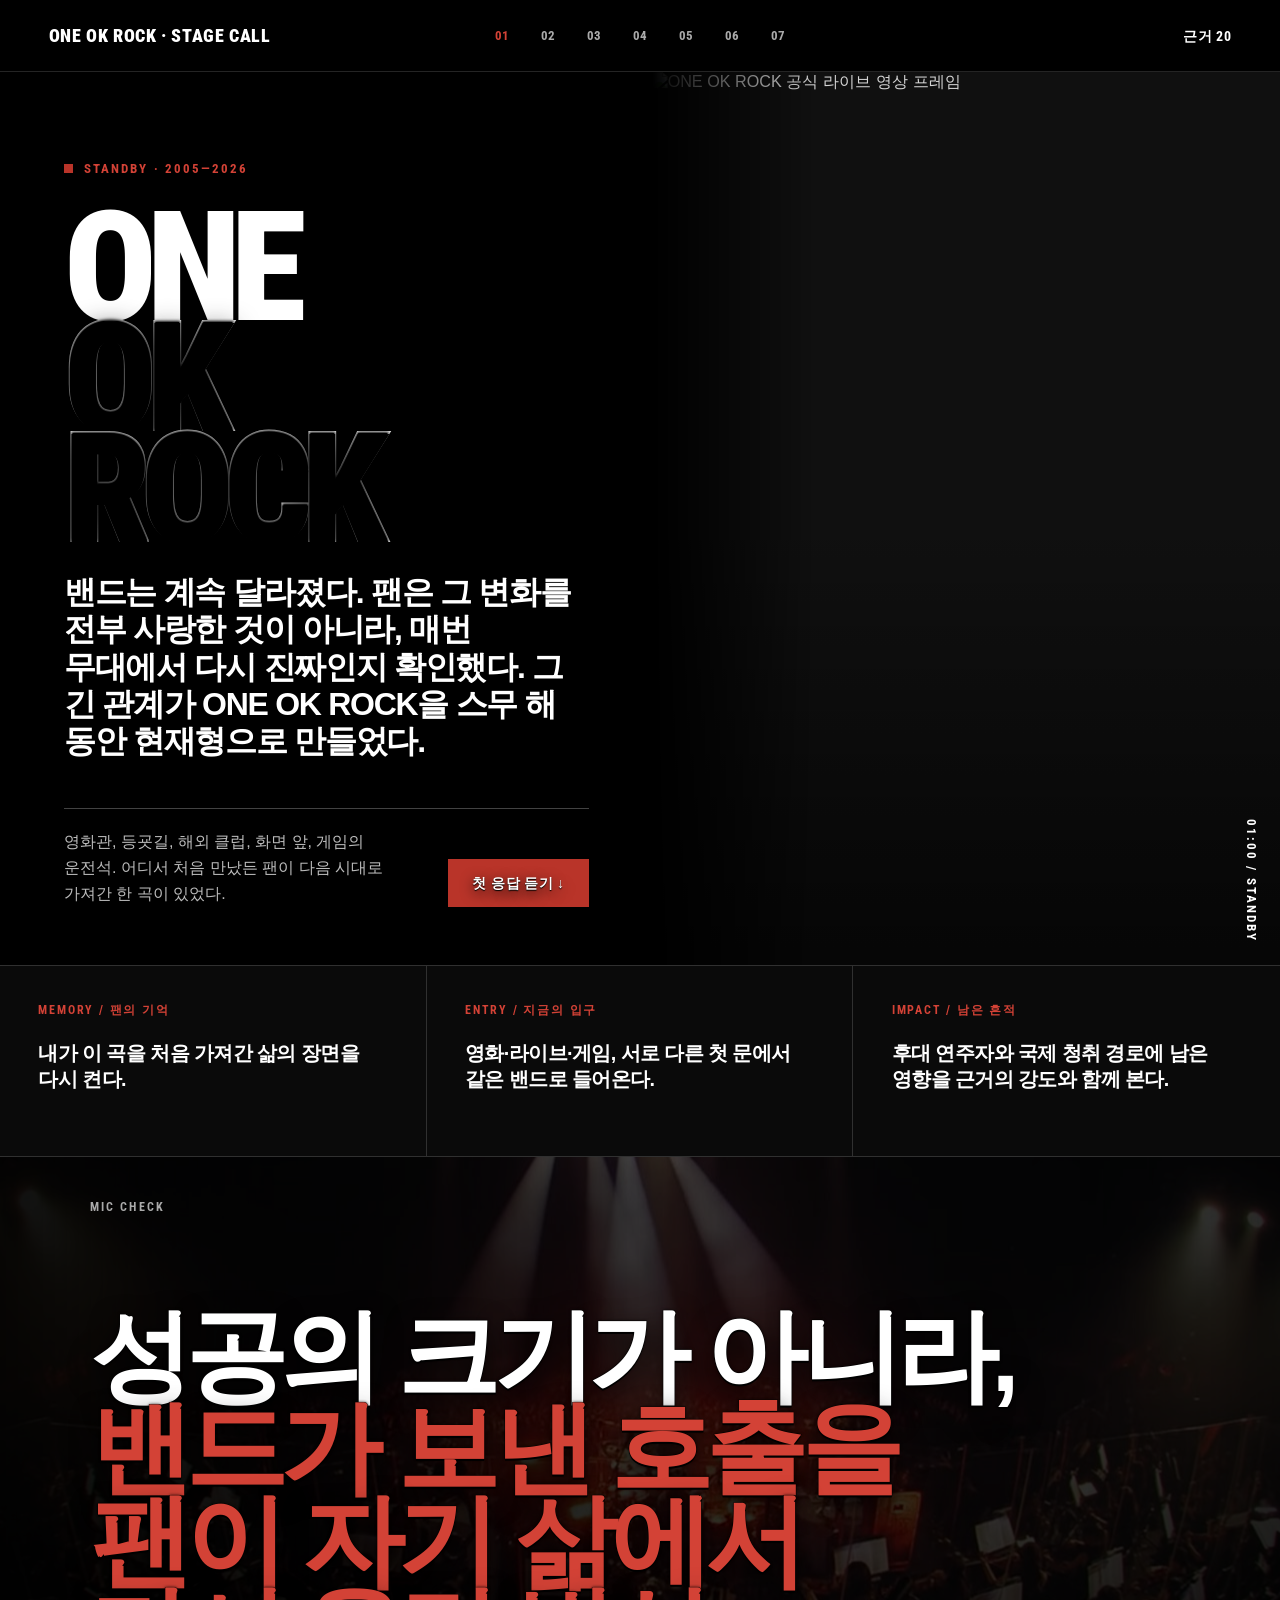
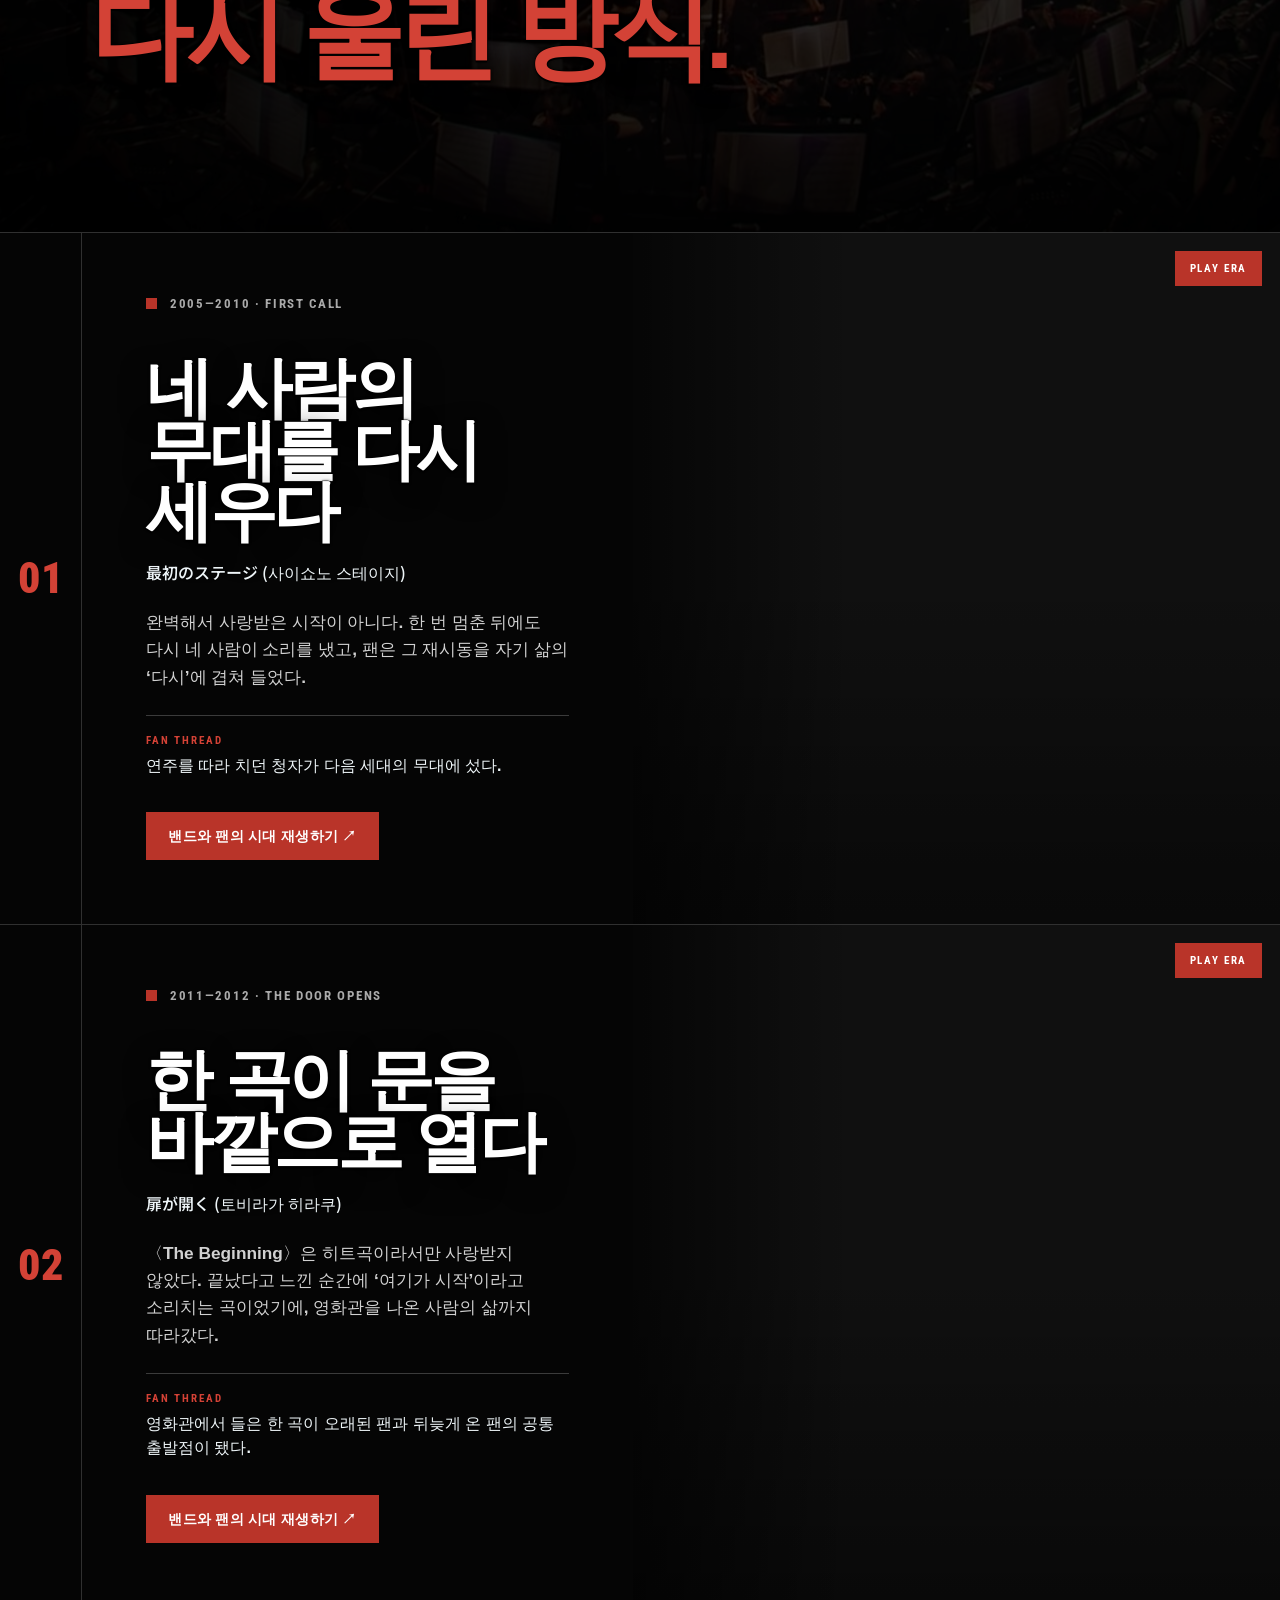
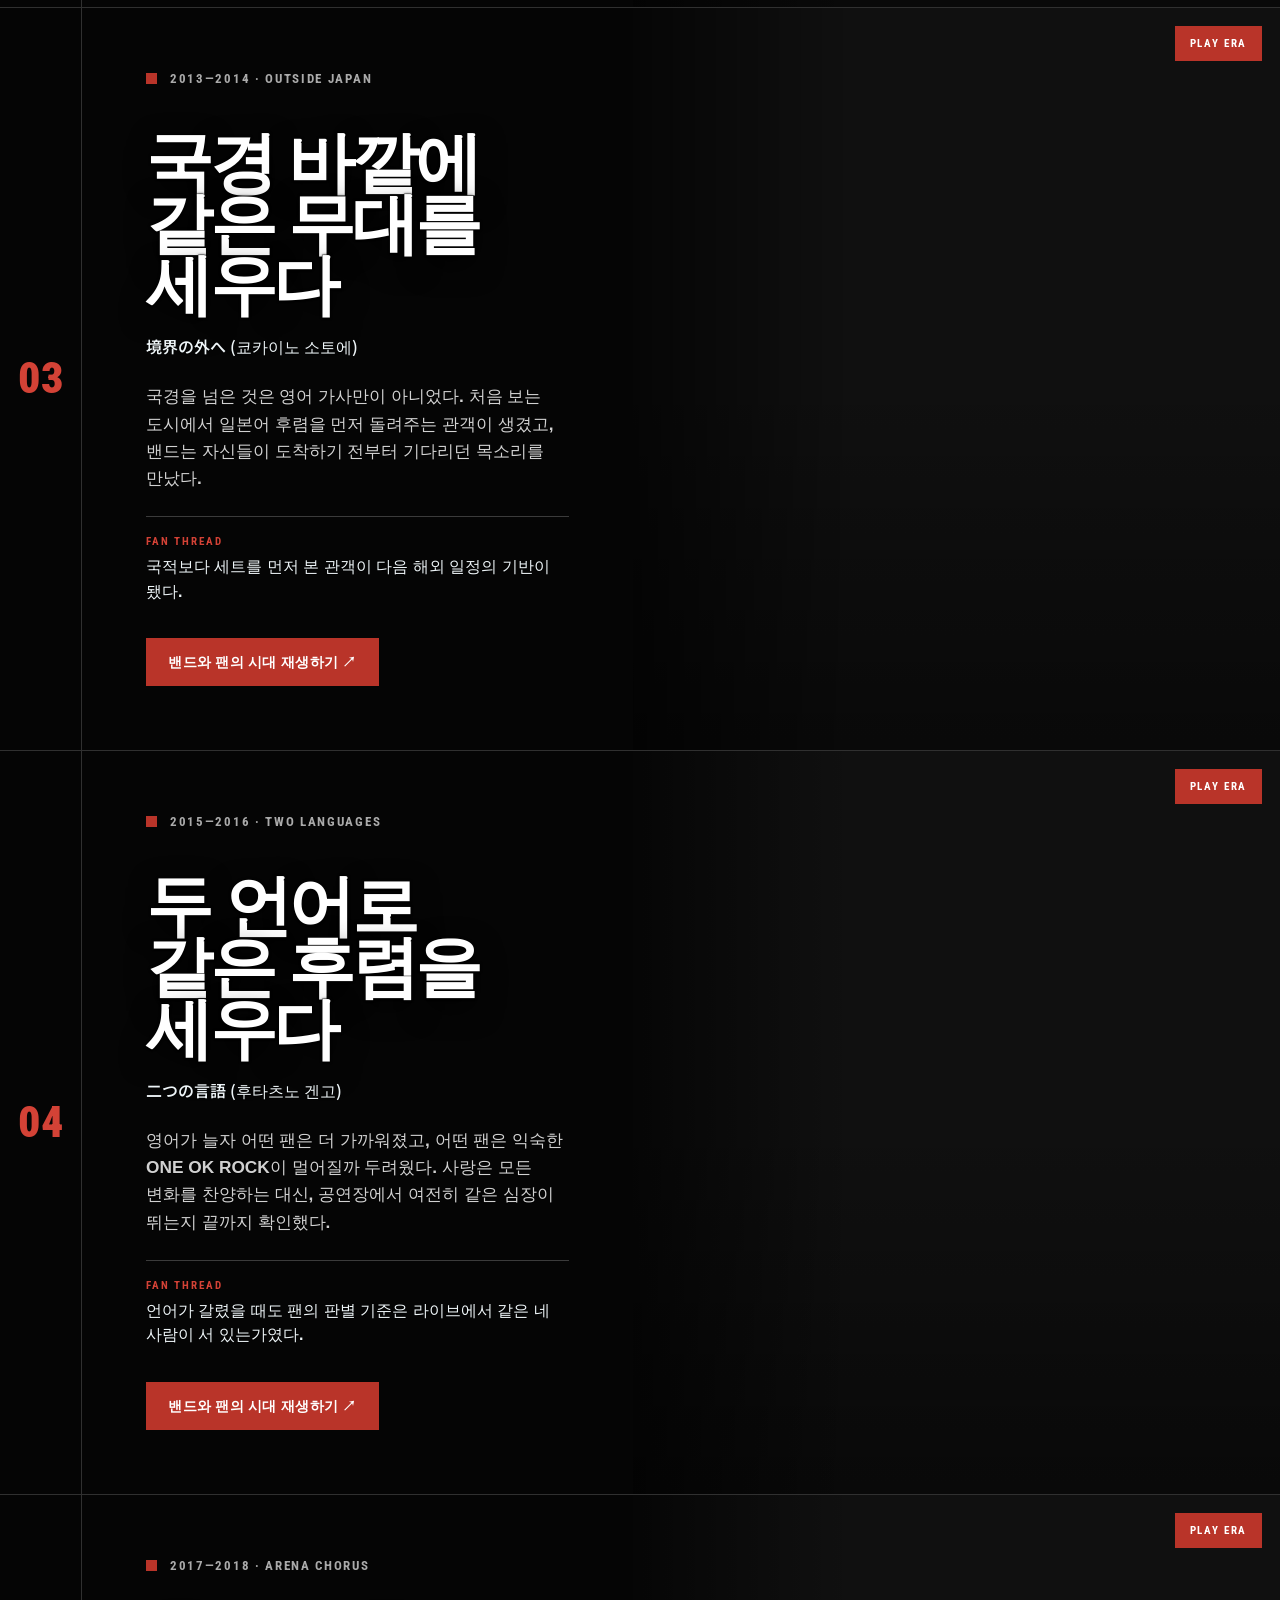
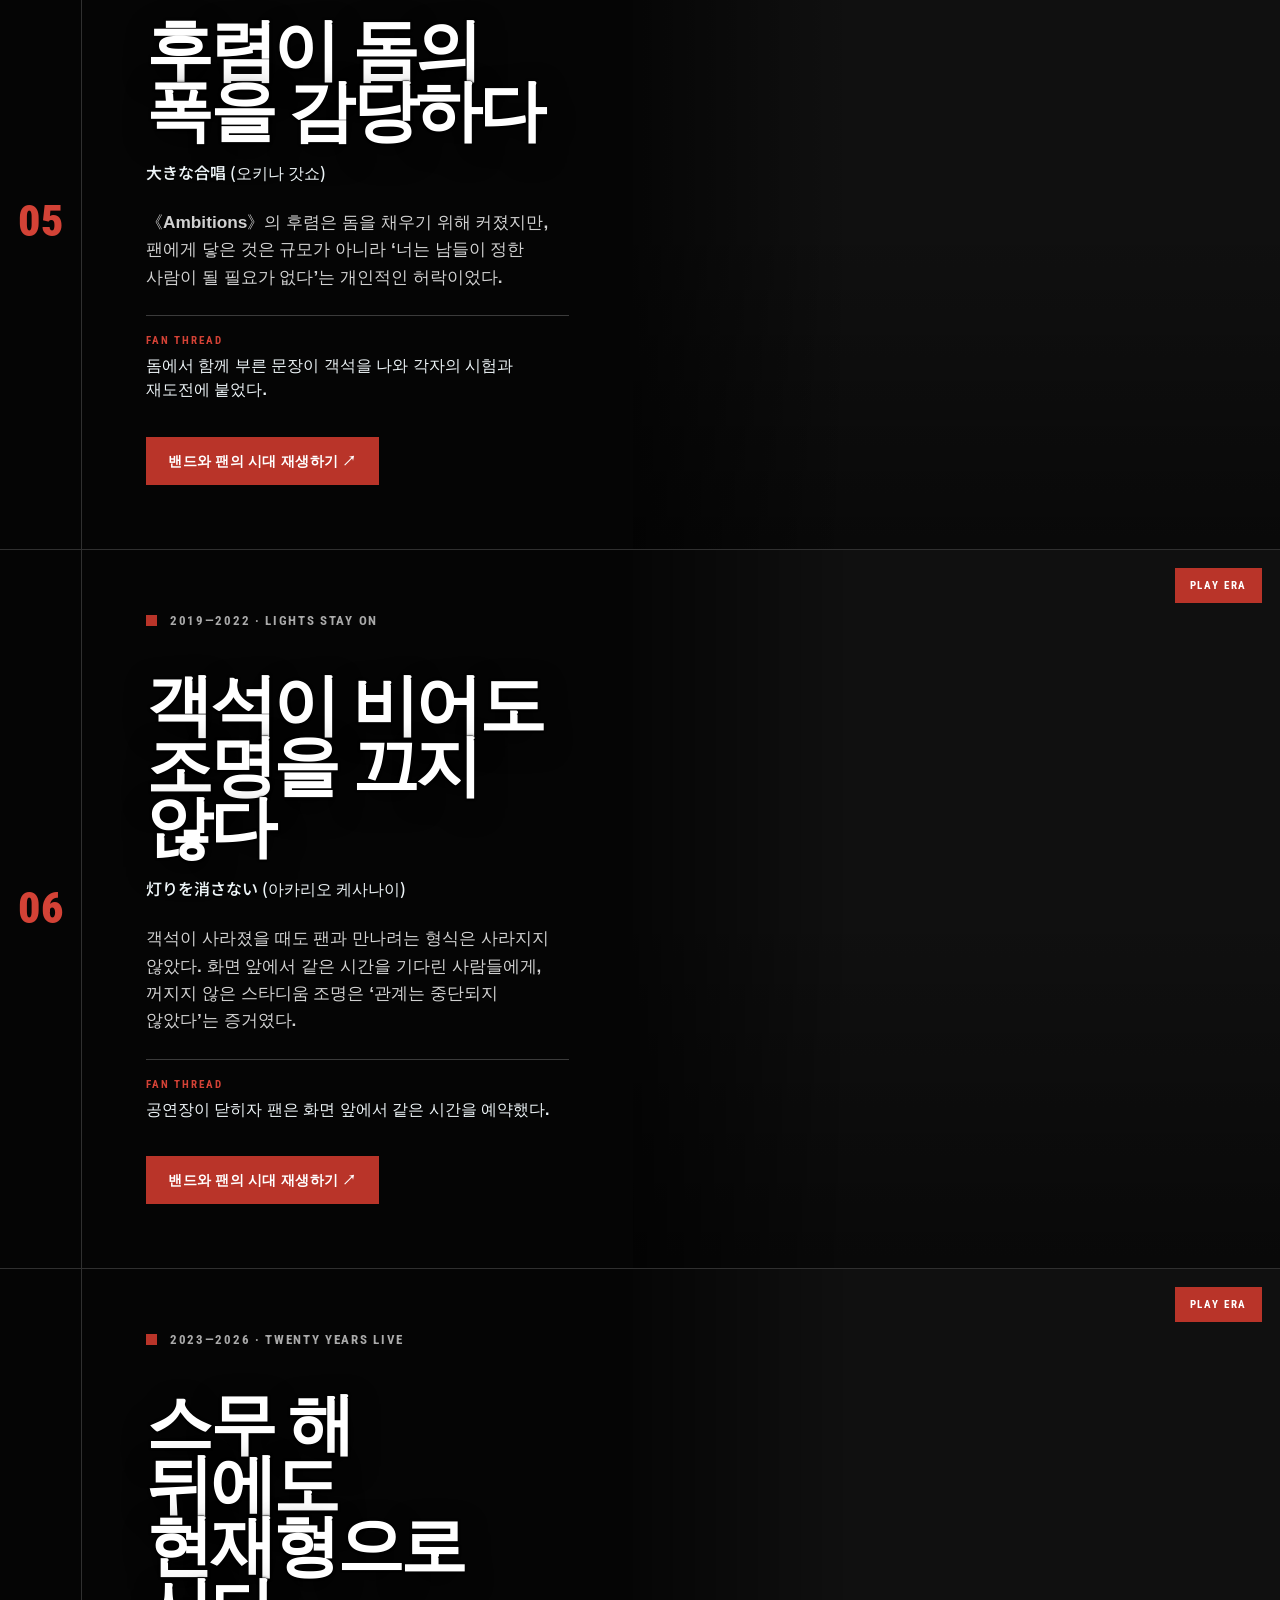
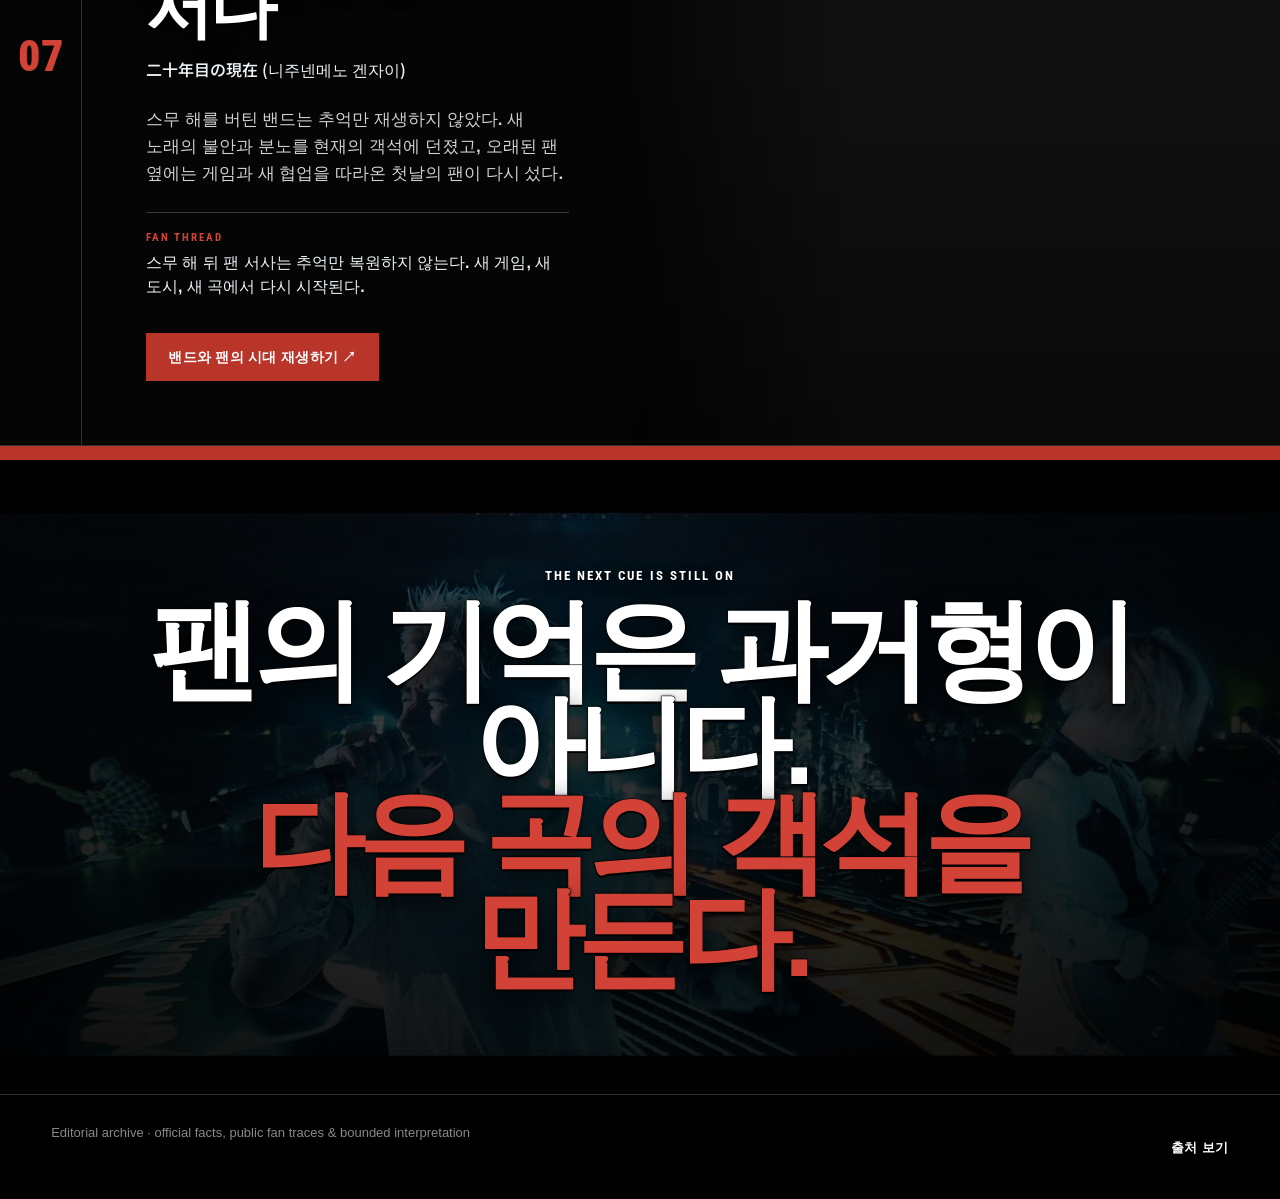
==== commit 4ee316e6: "Rewrite story around why fans love ONE OK ROCK" ====
--- a/index.html
+++ b/index.html
@@ -1 +1 @@
-<!doctype html><html lang="ko"><head><meta charset="utf-8"><meta name="viewport" content="width=device-width,initial-scale=1"><title>STAGE CALL — ONE OK ROCK</title><meta name="description" content="ONE OK ROCK의 2005—2026 밴드 서사와 팬의 응답, 시대적 영향을 일곱 시대와 28편의 공식 영상으로 듣는 한국어 음악 다큐"><link rel="stylesheet" href="site.css?v=6"><link rel="stylesheet" href="blur.css?v=2"></head><body><a class="skip" href="#main">본문으로 이동</a><header class="topbar"><a class="brand" href="#top">ONE OK ROCK · STAGE CALL</a><nav class="stage-nav" aria-label="시대 바로가기"><a href="#cue-1" aria-label="1번째 시대">01</a><a href="#cue-2" aria-label="2번째 시대">02</a><a href="#cue-3" aria-label="3번째 시대">03</a><a href="#cue-4" aria-label="4번째 시대">04</a><a href="#cue-5" aria-label="5번째 시대">05</a><a href="#cue-6" aria-label="6번째 시대">06</a><a href="#cue-7" aria-label="7번째 시대">07</a></nav><button class="source-button" id="openSources">근거 17</button></header><main id="main"><section class="hero" id="top"><div class="hero-copy"><div class="tally">STANDBY · 2005—2026</div><h1>ONE <span>OK ROCK</span></h1><p class="hero-thesis">밴드가 무대를 키울 때, 팬은 곡을 자기 삶의 다른 방으로 옮겼다. 이 이야기는 그 호출과 응답으로 커졌다.</p><div class="hero-note"><p>영화관, 등굣길, 해외 클럽, 화면 앞, 게임의 운전석. 어디서 처음 만났든 팬이 다음 시대로 가져간 한 곡이 있었다.</p><a class="enter" href="#cue-1">첫 응답 듣기 ↓</a></div></div><div class="hero-media"><img src="https://i.ytimg.com/vi/zRjXBvwqwNA/maxresdefault.jpg" alt="ONE OK ROCK 공식 라이브 영상 프레임"></div></section><section class="audience"><article><b>MEMORY / 팬의 기억</b><p>내가 이 곡을 처음 가져간 삶의 장면을 다시 켠다.</p></article><article><b>ENTRY / 지금의 입구</b><p>영화·라이브·게임, 서로 다른 첫 문에서 같은 밴드로 들어온다.</p></article><article><b>IMPACT / 남은 흔적</b><p>후대 연주자와 국제 청취 경로에 남은 영향을 근거의 강도와 함께 본다.</p></article></section><section class="statement"><h2>성공의 크기가 아니라,<br><em>밴드가 보낸 호출을<br>팬이 자기 삶에서<br>다시 울린 방식.</em></h2></section><div class="cues"><section class="cue" id="cue-1" data-cue="1" data-color="#e93632" style="--cue:#e93632"><div class="cue-copy"><div class="cue-meta">2005—2010 · FIRST CALL</div><h2>네 사람의 무대를 다시 세우다</h2><p class="jp" lang="ja">最初のステージ (사이쇼노 스테이지)</p><p class="thesis">결성, 데뷔, 멤버 변화. 끝내 네 사람이 남았고, 《Nicheシンドローム》(니치 신드롬)에서 첫 번째 완성형이 나왔다.</p><p class="cue-response"><b>FAN THREAD</b>연주를 따라 치던 청자가 다음 세대의 무대에 섰다.</p><a class="cue-link" href="eras/first-call/">밴드와 팬의 시대 재생하기 ↗</a></div><a class="cue-media" href="eras/first-call/" aria-label="네 사람의 무대를 다시 세우다 상세페이지"><img src="https://i.ytimg.com/vi/NWDAjOsTYC8/sddefault.jpg" alt="네 사람의 무대를 다시 세우다 공식 영상 프레임" loading="lazy" onerror="this.src='https://i.ytimg.com/vi/NWDAjOsTYC8/hqdefault.jpg'"></a></section><section class="cue" id="cue-2" data-cue="2" data-color="#ff7a1a" style="--cue:#ff7a1a"><div class="cue-copy"><div class="cue-meta">2011—2012 · THE DOOR OPENS</div><h2>한 곡이 문을 바깥으로 열다</h2><p class="jp" lang="ja">扉が開く (토비라가 히라쿠)</p><p class="thesis">《残響リファレンス》(잔쿄 리퍼런스)의 합주가 무대를 넓혔고, 〈The Beginning〉이 더 많은 사람을 문 앞에 세웠다.</p><p class="cue-response"><b>FAN THREAD</b>영화관에서 들은 한 곡이 오래된 팬과 뒤늦게 온 팬의 공통 출발점이 됐다.</p><a class="cue-link" href="eras/the-door-opens/">밴드와 팬의 시대 재생하기 ↗</a></div><a class="cue-media" href="eras/the-door-opens/" aria-label="한 곡이 문을 바깥으로 열다 상세페이지"><img src="https://i.ytimg.com/vi/Hh9yZWeTmVM/maxresdefault.jpg" alt="한 곡이 문을 바깥으로 열다 공식 영상 프레임" loading="lazy" onerror="this.src='https://i.ytimg.com/vi/Hh9yZWeTmVM/hqdefault.jpg'"></a></section><section class="cue" id="cue-3" data-cue="3" data-color="#3155ff" style="--cue:#3155ff"><div class="cue-copy"><div class="cue-meta">2013—2014 · OUTSIDE JAPAN</div><h2>국경 바깥에 같은 무대를 세우다</h2><p class="jp" lang="ja">境界の外へ (쿄카이노 소토에)</p><p class="thesis">《人生×僕＝》(진세이 카케루 보쿠와), 첫 본격 해외 투어, 요코하마 스타디움. 무대는 더 이상 일본 안에서만 닫히지 않았다.</p><p class="cue-response"><b>FAN THREAD</b>국적보다 세트를 먼저 본 관객이 다음 해외 일정의 기반이 됐다.</p><a class="cue-link" href="eras/outside-japan/">밴드와 팬의 시대 재생하기 ↗</a></div><a class="cue-media" href="eras/outside-japan/" aria-label="국경 바깥에 같은 무대를 세우다 상세페이지"><img src="https://i.ytimg.com/vi/UjZqcDYbvAE/maxresdefault.jpg" alt="국경 바깥에 같은 무대를 세우다 공식 영상 프레임" loading="lazy" onerror="this.src='https://i.ytimg.com/vi/UjZqcDYbvAE/hqdefault.jpg'"></a></section><section class="cue" id="cue-4" data-cue="4" data-color="#00a886" style="--cue:#00a886"><div class="cue-copy"><div class="cue-meta">2015—2016 · TWO LANGUAGES</div><h2>두 언어로 같은 후렴을 세우다</h2><p class="jp" lang="ja">二つの言語 (후타츠노 겐고)</p><p class="thesis">《35xxxv》, 북미 레이블 계약, 해외판과 일본판. 소리의 중심을 잃지 않은 채 전달 방식을 다시 짰다.</p><p class="cue-response"><b>FAN THREAD</b>언어가 갈렸을 때도 팬의 판별 기준은 라이브에서 같은 네 사람이 서 있는가였다.</p><a class="cue-link" href="eras/two-languages/">밴드와 팬의 시대 재생하기 ↗</a></div><a class="cue-media" href="eras/two-languages/" aria-label="두 언어로 같은 후렴을 세우다 상세페이지"><img src="https://i.ytimg.com/vi/LTptXnxQotw/sddefault.jpg" alt="두 언어로 같은 후렴을 세우다 공식 영상 프레임" loading="lazy" onerror="this.src='https://i.ytimg.com/vi/LTptXnxQotw/hqdefault.jpg'"></a></section><section class="cue" id="cue-5" data-cue="5" data-color="#a546ff" style="--cue:#a546ff"><div class="cue-copy"><div class="cue-meta">2017—2018 · ARENA CHORUS</div><h2>후렴이 돔의 폭을 감당하다</h2><p class="jp" lang="ja">大きな合唱 (오키나 갓쇼)</p><p class="thesis">《Ambitions》와 돔 투어, 오케스트라 공연. 곡은 더 직접적으로 열렸고, 무대는 합창을 담을 만큼 넓어졌다.</p><p class="cue-response"><b>FAN THREAD</b>돔에서 함께 부른 문장이 객석을 나와 각자의 시험과 재도전에 붙었다.</p><a class="cue-link" href="eras/arena-chorus/">밴드와 팬의 시대 재생하기 ↗</a></div><a class="cue-media" href="eras/arena-chorus/" aria-label="후렴이 돔의 폭을 감당하다 상세페이지"><img src="https://i.ytimg.com/vi/uyaKoj7wABY/maxresdefault.jpg" alt="후렴이 돔의 폭을 감당하다 공식 영상 프레임" loading="lazy" onerror="this.src='https://i.ytimg.com/vi/uyaKoj7wABY/hqdefault.jpg'"></a></section><section class="cue" id="cue-6" data-cue="6" data-color="#ffb21a" style="--cue:#ffb21a"><div class="cue-copy"><div class="cue-meta">2019—2022 · LIGHTS STAY ON</div><h2>객석이 비어도 조명을 끄지 않다</h2><p class="jp" lang="ja">灯りを消さない (아카리오 케사나이)</p><p class="thesis">《Eye of the Storm》, 팬데믹기의 스타디움 스트리밍과 어쿠스틱 세션, 《Luxury Disease》. 무대가 사라진 동안 공연의 형태를 바꿨다.</p><p class="cue-response"><b>FAN THREAD</b>공연장이 닫히자 팬은 화면 앞에서 같은 시간을 예약했다.</p><a class="cue-link" href="eras/lights-stay-on/">밴드와 팬의 시대 재생하기 ↗</a></div><a class="cue-media" href="eras/lights-stay-on/" aria-label="객석이 비어도 조명을 끄지 않다 상세페이지"><img src="https://i.ytimg.com/vi/Z0Iqri-ZMnM/maxresdefault.jpg" alt="객석이 비어도 조명을 끄지 않다 공식 영상 프레임" loading="lazy" onerror="this.src='https://i.ytimg.com/vi/Z0Iqri-ZMnM/hqdefault.jpg'"></a></section><section class="cue" id="cue-7" data-cue="7" data-color="#e93632" style="--cue:#e93632"><div class="cue-copy"><div class="cue-meta">2023—2026 · TWENTY YEARS LIVE</div><h2>스무 해 뒤에도 현재형으로 서다</h2><p class="jp" lang="ja">二十年目の現在 (니주넨메노 겐자이)</p><p class="thesis">《Luxury Disease》 투어, PREMONITION WORLD TOUR, 20주년 《DETOX》와 2026 투어. 대표곡 회고보다 새 세트가 먼저 움직인다.</p><p class="cue-response"><b>FAN THREAD</b>스무 해 뒤 팬 서사는 추억만 복원하지 않는다. 새 게임, 새 도시, 새 곡에서 다시 시작된다.</p><a class="cue-link" href="eras/twenty-years-live/">밴드와 팬의 시대 재생하기 ↗</a></div><a class="cue-media" href="eras/twenty-years-live/" aria-label="스무 해 뒤에도 현재형으로 서다 상세페이지"><img src="https://i.ytimg.com/vi/TmwCl9wUrC8/maxresdefault.jpg" alt="스무 해 뒤에도 현재형으로 서다 공식 영상 프레임" loading="lazy" onerror="this.src='https://i.ytimg.com/vi/TmwCl9wUrC8/hqdefault.jpg'"></a></section></div><section class="outro"><div><p>THE NEXT CUE IS STILL ON</p><h2>팬의 기억은 과거형이 아니다.<br><span>다음 곡의 객석을 만든다.</span></h2></div></section></main><footer><span>Editorial archive · official facts, public fan traces &amp; bounded interpretation</span><button id="openSourcesFooter" onclick="document.querySelector('#sources').showModal()">출처 보기</button></footer><dialog id="sources"><div class="dialog-head"><h2>근거와 권리 경계</h2><button id="closeSources" aria-label="닫기">×</button></div><div class="dialog-body"><ol><li><a href="https://www.oneokrock.com/en/about/" target="_blank" rel="noreferrer">ONE OK ROCK 공식 소개</a></li><li><a href="https://www.oneokrock.com/en/past-tour/" target="_blank" rel="noreferrer">공식 과거 투어 목록</a></li><li><a href="https://www.oneokrock.com/en/music/" target="_blank" rel="noreferrer">공식 음악·영상 목록</a></li><li><a href="https://www.oneokrock.com/en/news/1384/" target="_blank" rel="noreferrer">2024 PREMONITION WORLD TOUR 공식 발표</a></li><li><a href="https://www.oneokrock.com/en/news/1555/" target="_blank" rel="noreferrer">2025 《DETOX》 공식 발표</a></li><li><a href="https://www.oneokrock.com/en/news/1637/" target="_blank" rel="noreferrer">2025 DETOX Japan Tour 공식 일정</a></li><li><a href="https://www.oneokrock.com/en/news/1736/" target="_blank" rel="noreferrer">2026 DETOX Asia Tour 공식 발표</a></li><li><a href="https://www.oneokrock.com/en/news/1729/" target="_blank" rel="noreferrer">2026 DETOX Australia Tour 공식 일정</a></li><li><a href="https://www.oneokrock.com/en/news/1825/" target="_blank" rel="noreferrer">2026 DETOX Japan Tour Final 공식 일정</a></li><li><a href="https://www.youtube.com/@ONEOKROCK/videos" target="_blank" rel="noreferrer">ONE OK ROCK 공식 YouTube</a></li><li><a href="https://natalie.mu/music/news/16457" target="_blank" rel="noreferrer">2009년 4인 체제 활동 재개 보도 · 音楽ナタリー(음악 나탈리)</a></li><li><a href="https://rollingstonejapan.com/articles/detail/43950" target="_blank" rel="noreferrer">후대 밴드 ひとひら(히토히라)의 직접 영향 증언 · Rolling Stone Japan</a></li><li><a href="https://www.grammy.com/news/nct-127-yuta-depth-solo-debut-depth/" target="_blank" rel="noreferrer">NCT YUTA의 ONE OK ROCK 영향 언급 · GRAMMY.com</a></li><li><a href="https://www.billboard.com/music/music-news/one-ok-rock-taka-interview-luxury-disease-1235142505/" target="_blank" rel="noreferrer">Taka의 《Luxury Disease》 인터뷰 · Billboard</a></li><li><a href="https://realsound.jp/2017/01/post-10882.html" target="_blank" rel="noreferrer">《Ambitions》와 해외 활동 분석 · Real Sound</a></li><li><a href="https://billboard-japan.com/d_news/detail/61570/2" target="_blank" rel="noreferrer">〈Change〉와 동시대 일본 록 분석 · Billboard Japan</a></li><li><a href="https://japan-forward.com/one-ok-rock-ambitions-in-manila-pure-talent-art-in-motion/" target="_blank" rel="noreferrer">Manila 《Ambitions》 공연 참석 리뷰 · Japan Forward</a></li></ol><small>공식 사실, 후대 음악가의 직접 영향 증언, 공개 팬 댓글의 정성 표본을 분리했다. 영상별 최신 댓글 40개 표본은 팬덤 대표 설문이 아니며 개인의 진입·기억 사례로만 사용했다. 시대적 영향은 직접 인과가 확인된 범위를 넘겨 ‘일본 록 전체를 바꿨다’고 확대하지 않는다.</small></div></dialog><script src="app.js?v=1"></script><script src="blur.js?v=2"></script></body></html>+<!doctype html><html lang="ko"><head><meta charset="utf-8"><meta name="viewport" content="width=device-width,initial-scale=1"><title>STAGE CALL — ONE OK ROCK</title><meta name="description" content="ONE OK ROCK의 2005—2026 밴드 서사와 팬의 응답, 시대적 영향을 일곱 시대와 28편의 공식 영상으로 듣는 한국어 음악 다큐"><link rel="stylesheet" href="site.css?v=6"><link rel="stylesheet" href="blur.css?v=2"></head><body><a class="skip" href="#main">본문으로 이동</a><header class="topbar"><a class="brand" href="#top">ONE OK ROCK · STAGE CALL</a><nav class="stage-nav" aria-label="시대 바로가기"><a href="#cue-1" aria-label="1번째 시대">01</a><a href="#cue-2" aria-label="2번째 시대">02</a><a href="#cue-3" aria-label="3번째 시대">03</a><a href="#cue-4" aria-label="4번째 시대">04</a><a href="#cue-5" aria-label="5번째 시대">05</a><a href="#cue-6" aria-label="6번째 시대">06</a><a href="#cue-7" aria-label="7번째 시대">07</a></nav><button class="source-button" id="openSources">근거 20</button></header><main id="main"><section class="hero" id="top"><div class="hero-copy"><div class="tally">STANDBY · 2005—2026</div><h1>ONE <span>OK ROCK</span></h1><p class="hero-thesis">밴드는 계속 달라졌다. 팬은 그 변화를 전부 사랑한 것이 아니라, 매번 무대에서 다시 진짜인지 확인했다. 그 긴 관계가 ONE OK ROCK을 스무 해 동안 현재형으로 만들었다.</p><div class="hero-note"><p>영화관, 등굣길, 해외 클럽, 화면 앞, 게임의 운전석. 어디서 처음 만났든 팬이 다음 시대로 가져간 한 곡이 있었다.</p><a class="enter" href="#cue-1">첫 응답 듣기 ↓</a></div></div><div class="hero-media"><img src="https://i.ytimg.com/vi/zRjXBvwqwNA/maxresdefault.jpg" alt="ONE OK ROCK 공식 라이브 영상 프레임"></div></section><section class="audience"><article><b>MEMORY / 팬의 기억</b><p>내가 이 곡을 처음 가져간 삶의 장면을 다시 켠다.</p></article><article><b>ENTRY / 지금의 입구</b><p>영화·라이브·게임, 서로 다른 첫 문에서 같은 밴드로 들어온다.</p></article><article><b>IMPACT / 남은 흔적</b><p>후대 연주자와 국제 청취 경로에 남은 영향을 근거의 강도와 함께 본다.</p></article></section><section class="statement"><h2>성공의 크기가 아니라,<br><em>밴드가 보낸 호출을<br>팬이 자기 삶에서<br>다시 울린 방식.</em></h2></section><div class="cues"><section class="cue" id="cue-1" data-cue="1" data-color="#e93632" style="--cue:#e93632"><div class="cue-copy"><div class="cue-meta">2005—2010 · FIRST CALL</div><h2>네 사람의 무대를 다시 세우다</h2><p class="jp" lang="ja">最初のステージ (사이쇼노 스테이지)</p><p class="thesis">완벽해서 사랑받은 시작이 아니다. 한 번 멈춘 뒤에도 다시 네 사람이 소리를 냈고, 팬은 그 재시동을 자기 삶의 ‘다시’에 겹쳐 들었다.</p><p class="cue-response"><b>FAN THREAD</b>연주를 따라 치던 청자가 다음 세대의 무대에 섰다.</p><a class="cue-link" href="eras/first-call/">밴드와 팬의 시대 재생하기 ↗</a></div><a class="cue-media" href="eras/first-call/" aria-label="네 사람의 무대를 다시 세우다 상세페이지"><img src="https://i.ytimg.com/vi/NWDAjOsTYC8/sddefault.jpg" alt="네 사람의 무대를 다시 세우다 공식 영상 프레임" loading="lazy" onerror="this.src='https://i.ytimg.com/vi/NWDAjOsTYC8/hqdefault.jpg'"></a></section><section class="cue" id="cue-2" data-cue="2" data-color="#ff7a1a" style="--cue:#ff7a1a"><div class="cue-copy"><div class="cue-meta">2011—2012 · THE DOOR OPENS</div><h2>한 곡이 문을 바깥으로 열다</h2><p class="jp" lang="ja">扉が開く (토비라가 히라쿠)</p><p class="thesis">〈The Beginning〉은 히트곡이라서만 사랑받지 않았다. 끝났다고 느낀 순간에 ‘여기가 시작’이라고 소리치는 곡이었기에, 영화관을 나온 사람의 삶까지 따라갔다.</p><p class="cue-response"><b>FAN THREAD</b>영화관에서 들은 한 곡이 오래된 팬과 뒤늦게 온 팬의 공통 출발점이 됐다.</p><a class="cue-link" href="eras/the-door-opens/">밴드와 팬의 시대 재생하기 ↗</a></div><a class="cue-media" href="eras/the-door-opens/" aria-label="한 곡이 문을 바깥으로 열다 상세페이지"><img src="https://i.ytimg.com/vi/Hh9yZWeTmVM/maxresdefault.jpg" alt="한 곡이 문을 바깥으로 열다 공식 영상 프레임" loading="lazy" onerror="this.src='https://i.ytimg.com/vi/Hh9yZWeTmVM/hqdefault.jpg'"></a></section><section class="cue" id="cue-3" data-cue="3" data-color="#3155ff" style="--cue:#3155ff"><div class="cue-copy"><div class="cue-meta">2013—2014 · OUTSIDE JAPAN</div><h2>국경 바깥에 같은 무대를 세우다</h2><p class="jp" lang="ja">境界の外へ (쿄카이노 소토에)</p><p class="thesis">국경을 넘은 것은 영어 가사만이 아니었다. 처음 보는 도시에서 일본어 후렴을 먼저 돌려주는 관객이 생겼고, 밴드는 자신들이 도착하기 전부터 기다리던 목소리를 만났다.</p><p class="cue-response"><b>FAN THREAD</b>국적보다 세트를 먼저 본 관객이 다음 해외 일정의 기반이 됐다.</p><a class="cue-link" href="eras/outside-japan/">밴드와 팬의 시대 재생하기 ↗</a></div><a class="cue-media" href="eras/outside-japan/" aria-label="국경 바깥에 같은 무대를 세우다 상세페이지"><img src="https://i.ytimg.com/vi/UjZqcDYbvAE/maxresdefault.jpg" alt="국경 바깥에 같은 무대를 세우다 공식 영상 프레임" loading="lazy" onerror="this.src='https://i.ytimg.com/vi/UjZqcDYbvAE/hqdefault.jpg'"></a></section><section class="cue" id="cue-4" data-cue="4" data-color="#00a886" style="--cue:#00a886"><div class="cue-copy"><div class="cue-meta">2015—2016 · TWO LANGUAGES</div><h2>두 언어로 같은 후렴을 세우다</h2><p class="jp" lang="ja">二つの言語 (후타츠노 겐고)</p><p class="thesis">영어가 늘자 어떤 팬은 더 가까워졌고, 어떤 팬은 익숙한 ONE OK ROCK이 멀어질까 두려웠다. 사랑은 모든 변화를 찬양하는 대신, 공연장에서 여전히 같은 심장이 뛰는지 끝까지 확인했다.</p><p class="cue-response"><b>FAN THREAD</b>언어가 갈렸을 때도 팬의 판별 기준은 라이브에서 같은 네 사람이 서 있는가였다.</p><a class="cue-link" href="eras/two-languages/">밴드와 팬의 시대 재생하기 ↗</a></div><a class="cue-media" href="eras/two-languages/" aria-label="두 언어로 같은 후렴을 세우다 상세페이지"><img src="https://i.ytimg.com/vi/LTptXnxQotw/sddefault.jpg" alt="두 언어로 같은 후렴을 세우다 공식 영상 프레임" loading="lazy" onerror="this.src='https://i.ytimg.com/vi/LTptXnxQotw/hqdefault.jpg'"></a></section><section class="cue" id="cue-5" data-cue="5" data-color="#a546ff" style="--cue:#a546ff"><div class="cue-copy"><div class="cue-meta">2017—2018 · ARENA CHORUS</div><h2>후렴이 돔의 폭을 감당하다</h2><p class="jp" lang="ja">大きな合唱 (오키나 갓쇼)</p><p class="thesis">《Ambitions》의 후렴은 돔을 채우기 위해 커졌지만, 팬에게 닿은 것은 규모가 아니라 ‘너는 남들이 정한 사람이 될 필요가 없다’는 개인적인 허락이었다.</p><p class="cue-response"><b>FAN THREAD</b>돔에서 함께 부른 문장이 객석을 나와 각자의 시험과 재도전에 붙었다.</p><a class="cue-link" href="eras/arena-chorus/">밴드와 팬의 시대 재생하기 ↗</a></div><a class="cue-media" href="eras/arena-chorus/" aria-label="후렴이 돔의 폭을 감당하다 상세페이지"><img src="https://i.ytimg.com/vi/uyaKoj7wABY/maxresdefault.jpg" alt="후렴이 돔의 폭을 감당하다 공식 영상 프레임" loading="lazy" onerror="this.src='https://i.ytimg.com/vi/uyaKoj7wABY/hqdefault.jpg'"></a></section><section class="cue" id="cue-6" data-cue="6" data-color="#ffb21a" style="--cue:#ffb21a"><div class="cue-copy"><div class="cue-meta">2019—2022 · LIGHTS STAY ON</div><h2>객석이 비어도 조명을 끄지 않다</h2><p class="jp" lang="ja">灯りを消さない (아카리오 케사나이)</p><p class="thesis">객석이 사라졌을 때도 팬과 만나려는 형식은 사라지지 않았다. 화면 앞에서 같은 시간을 기다린 사람들에게, 꺼지지 않은 스타디움 조명은 ‘관계는 중단되지 않았다’는 증거였다.</p><p class="cue-response"><b>FAN THREAD</b>공연장이 닫히자 팬은 화면 앞에서 같은 시간을 예약했다.</p><a class="cue-link" href="eras/lights-stay-on/">밴드와 팬의 시대 재생하기 ↗</a></div><a class="cue-media" href="eras/lights-stay-on/" aria-label="객석이 비어도 조명을 끄지 않다 상세페이지"><img src="https://i.ytimg.com/vi/Z0Iqri-ZMnM/maxresdefault.jpg" alt="객석이 비어도 조명을 끄지 않다 공식 영상 프레임" loading="lazy" onerror="this.src='https://i.ytimg.com/vi/Z0Iqri-ZMnM/hqdefault.jpg'"></a></section><section class="cue" id="cue-7" data-cue="7" data-color="#e93632" style="--cue:#e93632"><div class="cue-copy"><div class="cue-meta">2023—2026 · TWENTY YEARS LIVE</div><h2>스무 해 뒤에도 현재형으로 서다</h2><p class="jp" lang="ja">二十年目の現在 (니주넨메노 겐자이)</p><p class="thesis">스무 해를 버틴 밴드는 추억만 재생하지 않았다. 새 노래의 불안과 분노를 현재의 객석에 던졌고, 오래된 팬 옆에는 게임과 새 협업을 따라온 첫날의 팬이 다시 섰다.</p><p class="cue-response"><b>FAN THREAD</b>스무 해 뒤 팬 서사는 추억만 복원하지 않는다. 새 게임, 새 도시, 새 곡에서 다시 시작된다.</p><a class="cue-link" href="eras/twenty-years-live/">밴드와 팬의 시대 재생하기 ↗</a></div><a class="cue-media" href="eras/twenty-years-live/" aria-label="스무 해 뒤에도 현재형으로 서다 상세페이지"><img src="https://i.ytimg.com/vi/TmwCl9wUrC8/maxresdefault.jpg" alt="스무 해 뒤에도 현재형으로 서다 공식 영상 프레임" loading="lazy" onerror="this.src='https://i.ytimg.com/vi/TmwCl9wUrC8/hqdefault.jpg'"></a></section></div><section class="outro"><div><p>THE NEXT CUE IS STILL ON</p><h2>팬의 기억은 과거형이 아니다.<br><span>다음 곡의 객석을 만든다.</span></h2></div></section></main><footer><span>Editorial archive · official facts, public fan traces &amp; bounded interpretation</span><button id="openSourcesFooter" onclick="document.querySelector('#sources').showModal()">출처 보기</button></footer><dialog id="sources"><div class="dialog-head"><h2>근거와 권리 경계</h2><button id="closeSources" aria-label="닫기">×</button></div><div class="dialog-body"><ol><li><a href="https://www.oneokrock.com/en/about/" target="_blank" rel="noreferrer">ONE OK ROCK 공식 소개</a></li><li><a href="https://www.oneokrock.com/en/past-tour/" target="_blank" rel="noreferrer">공식 과거 투어 목록</a></li><li><a href="https://www.oneokrock.com/en/music/" target="_blank" rel="noreferrer">공식 음악·영상 목록</a></li><li><a href="https://www.oneokrock.com/en/news/1384/" target="_blank" rel="noreferrer">2024 PREMONITION WORLD TOUR 공식 발표</a></li><li><a href="https://www.oneokrock.com/en/news/1555/" target="_blank" rel="noreferrer">2025 《DETOX》 공식 발표</a></li><li><a href="https://www.oneokrock.com/en/news/1637/" target="_blank" rel="noreferrer">2025 DETOX Japan Tour 공식 일정</a></li><li><a href="https://www.oneokrock.com/en/news/1736/" target="_blank" rel="noreferrer">2026 DETOX Asia Tour 공식 발표</a></li><li><a href="https://www.oneokrock.com/en/news/1729/" target="_blank" rel="noreferrer">2026 DETOX Australia Tour 공식 일정</a></li><li><a href="https://www.oneokrock.com/en/news/1825/" target="_blank" rel="noreferrer">2026 DETOX Japan Tour Final 공식 일정</a></li><li><a href="https://www.youtube.com/@ONEOKROCK/videos" target="_blank" rel="noreferrer">ONE OK ROCK 공식 YouTube</a></li><li><a href="https://natalie.mu/music/news/16457" target="_blank" rel="noreferrer">2009년 4인 체제 활동 재개 보도 · 音楽ナタリー(음악 나탈리)</a></li><li><a href="https://rollingstonejapan.com/articles/detail/43950" target="_blank" rel="noreferrer">후대 밴드 ひとひら(히토히라)의 직접 영향 증언 · Rolling Stone Japan</a></li><li><a href="https://www.grammy.com/news/nct-127-yuta-depth-solo-debut-depth/" target="_blank" rel="noreferrer">NCT YUTA의 ONE OK ROCK 영향 언급 · GRAMMY.com</a></li><li><a href="https://www.billboard.com/music/music-news/one-ok-rock-taka-interview-luxury-disease-1235142505/" target="_blank" rel="noreferrer">Taka의 《Luxury Disease》 인터뷰 · Billboard</a></li><li><a href="https://realsound.jp/2017/01/post-10882.html" target="_blank" rel="noreferrer">《Ambitions》와 해외 활동 분석 · Real Sound</a></li><li><a href="https://billboard-japan.com/d_news/detail/61570/2" target="_blank" rel="noreferrer">〈Change〉와 동시대 일본 록 분석 · Billboard Japan</a></li><li><a href="https://japan-forward.com/one-ok-rock-ambitions-in-manila-pure-talent-art-in-motion/" target="_blank" rel="noreferrer">Manila 《Ambitions》 공연 참석 리뷰 · Japan Forward</a></li><li><a href="https://www.rockurlife.net/interviews-english/one-ok-rock-21-12-15-2/" target="_blank" rel="noreferrer">Taka 인터뷰 · RockUrLife (2016)</a></li><li><a href="https://www.c-k-jpopnews.fr/2019/06/03/interview-taka-nous-parle-du-debut-dun-second-chapitre-pour-le-groupe/" target="_blank" rel="noreferrer">Taka 인터뷰 · C-K-Jpopnews (2019)</a></li><li><a href="https://www.kfuse.net/post/d-c-finds-euphoria-one-ok-rock-detox-d-c-fans-from-their-every-day-dystopia" target="_blank" rel="noreferrer">Washington D.C. 《DETOX》 공연 리뷰 · K Fuse</a></li></ol><small>공식 사실, 후대 음악가의 직접 영향 증언, 공개 팬 댓글의 정성 표본을 분리했다. 영상별 최신 댓글 40개 표본은 팬덤 대표 설문이 아니며 개인의 진입·기억 사례로만 사용했다. 시대적 영향은 직접 인과가 확인된 범위를 넘겨 ‘일본 록 전체를 바꿨다’고 확대하지 않는다.</small></div></dialog><script src="app.js?v=1"></script><script src="blur.js?v=2"></script></body></html>
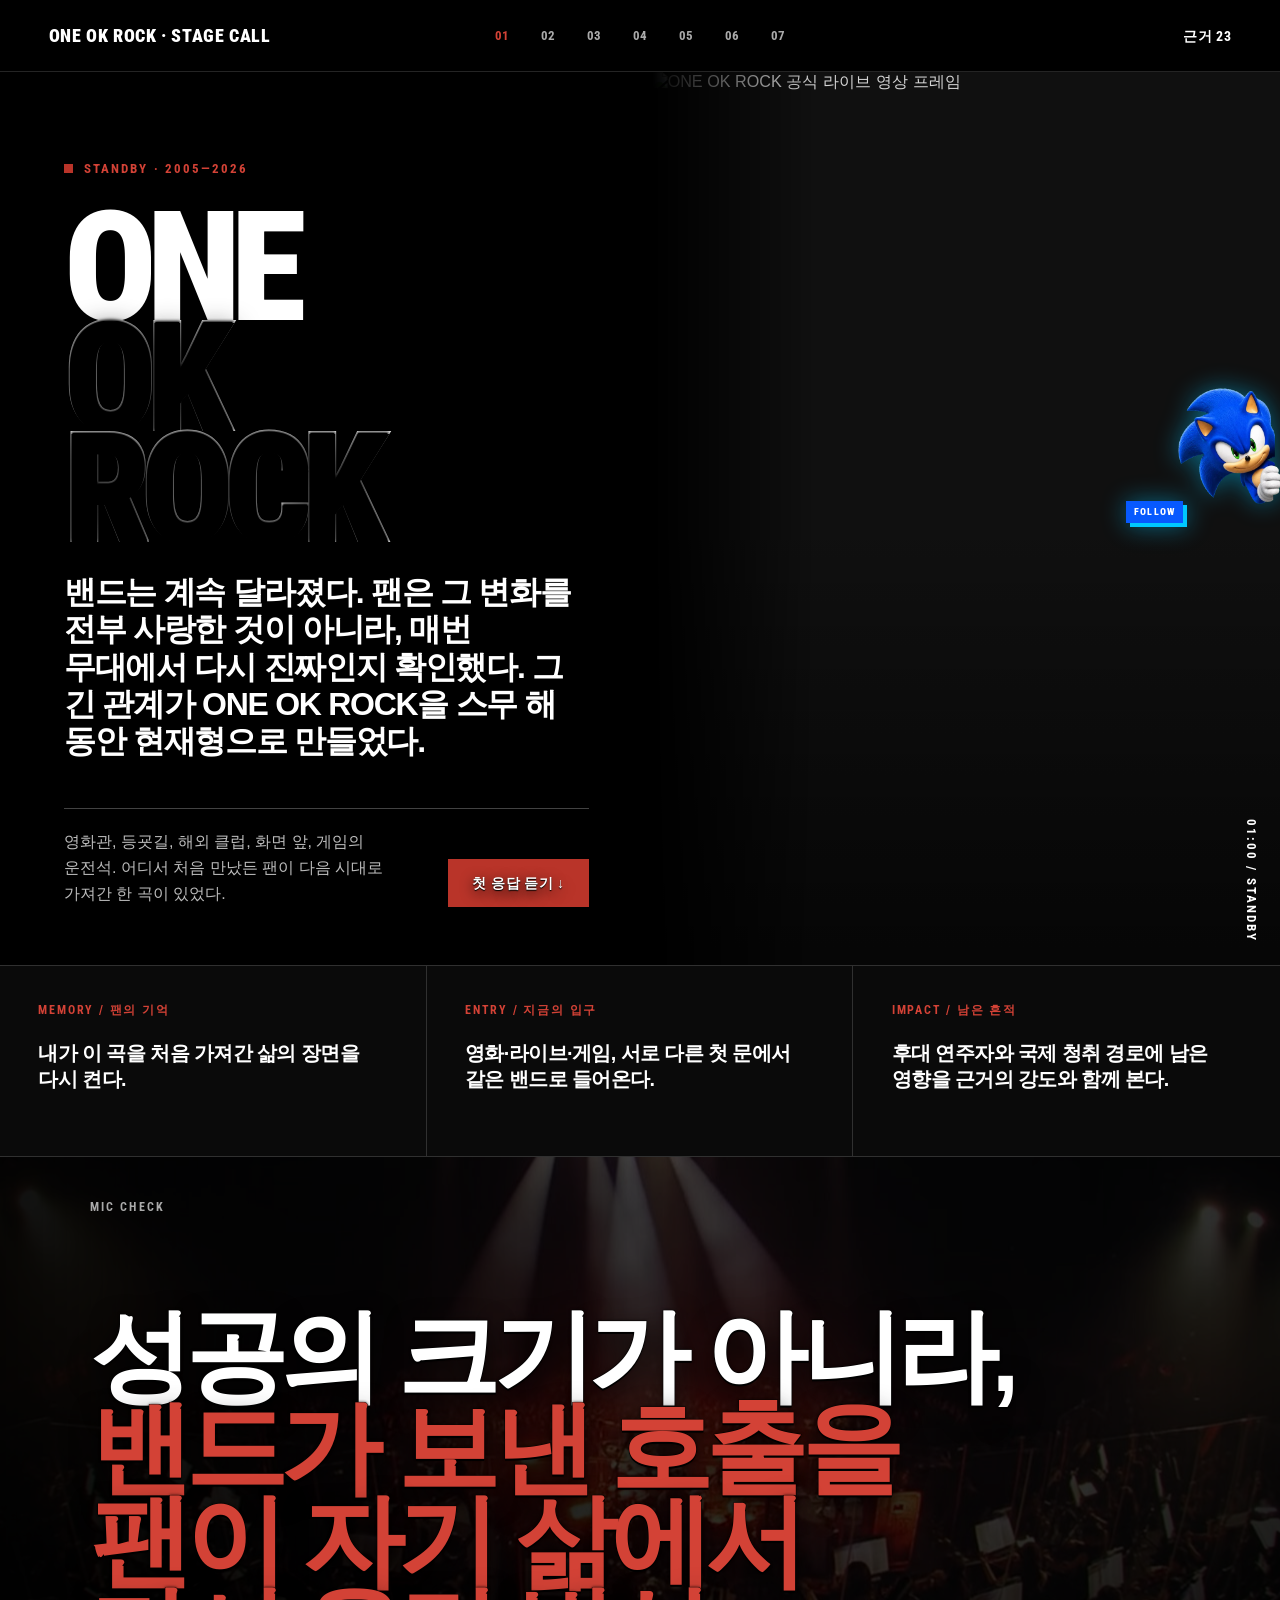
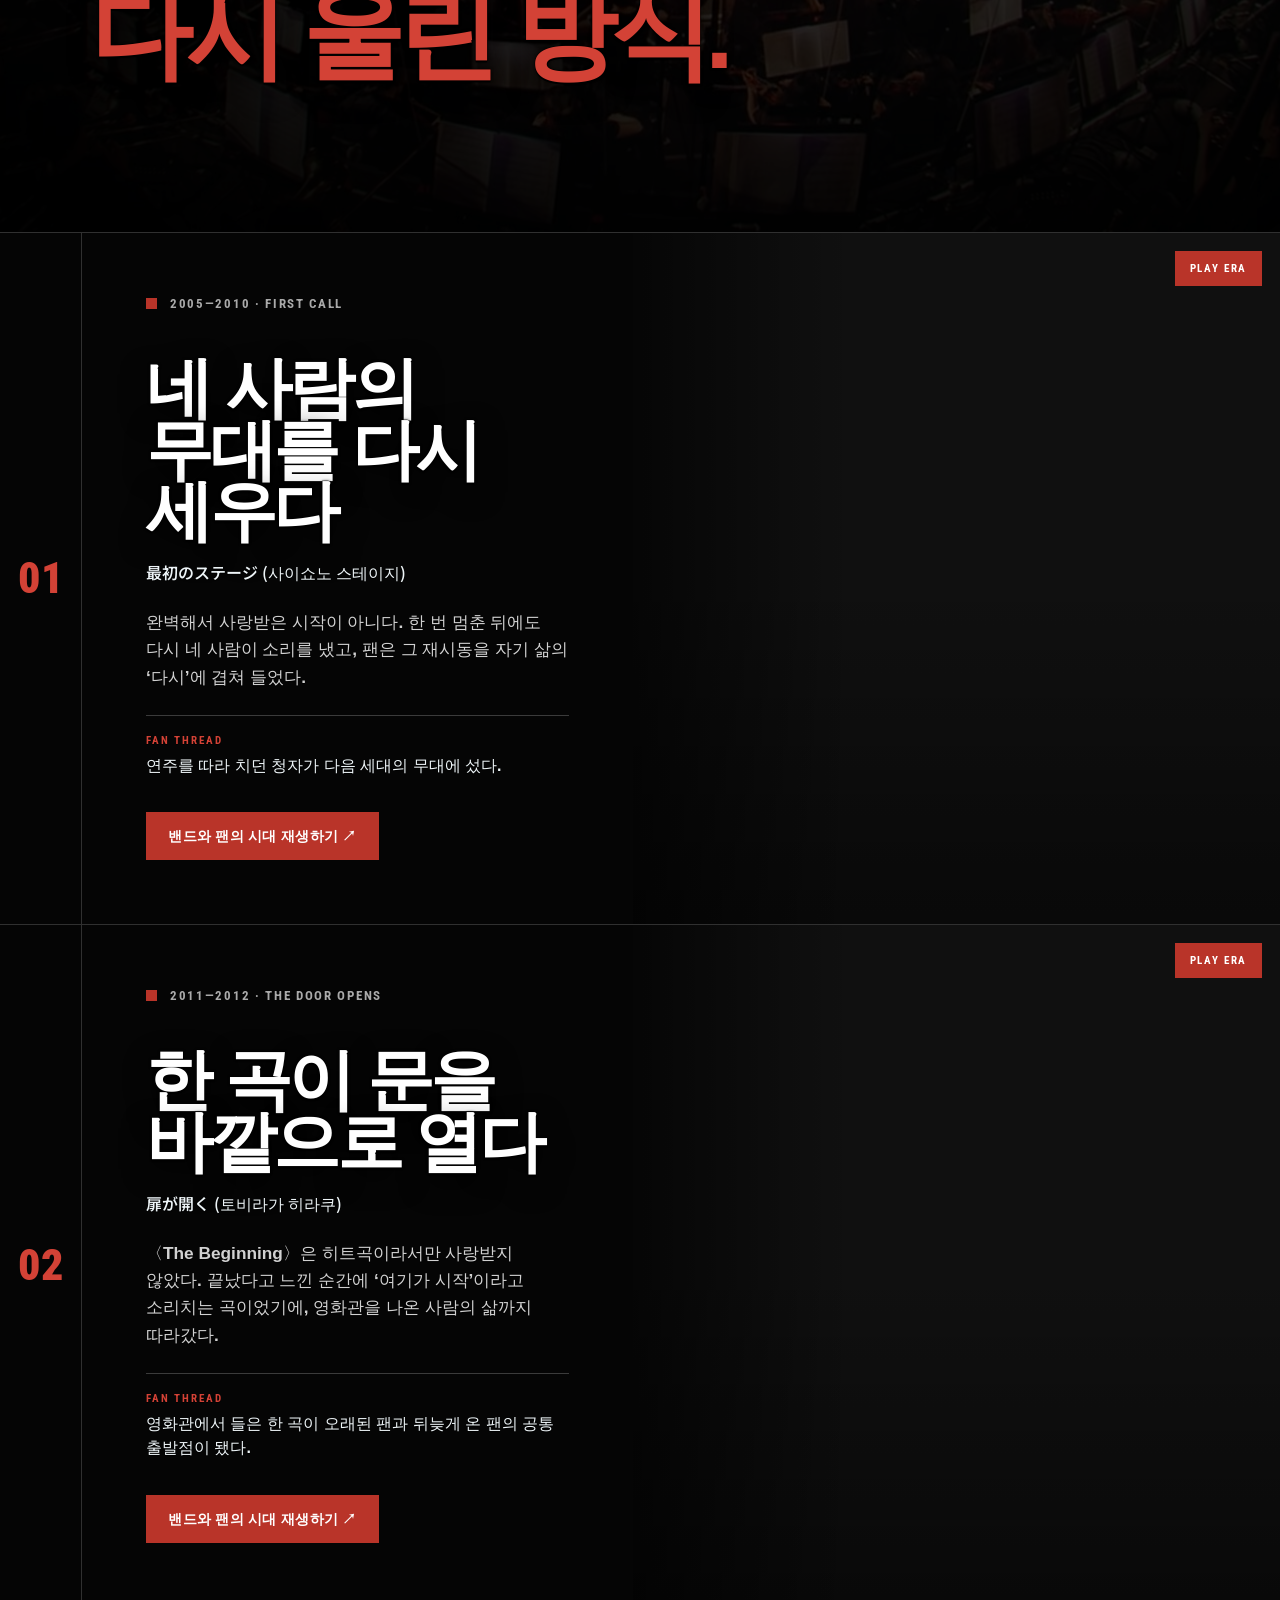
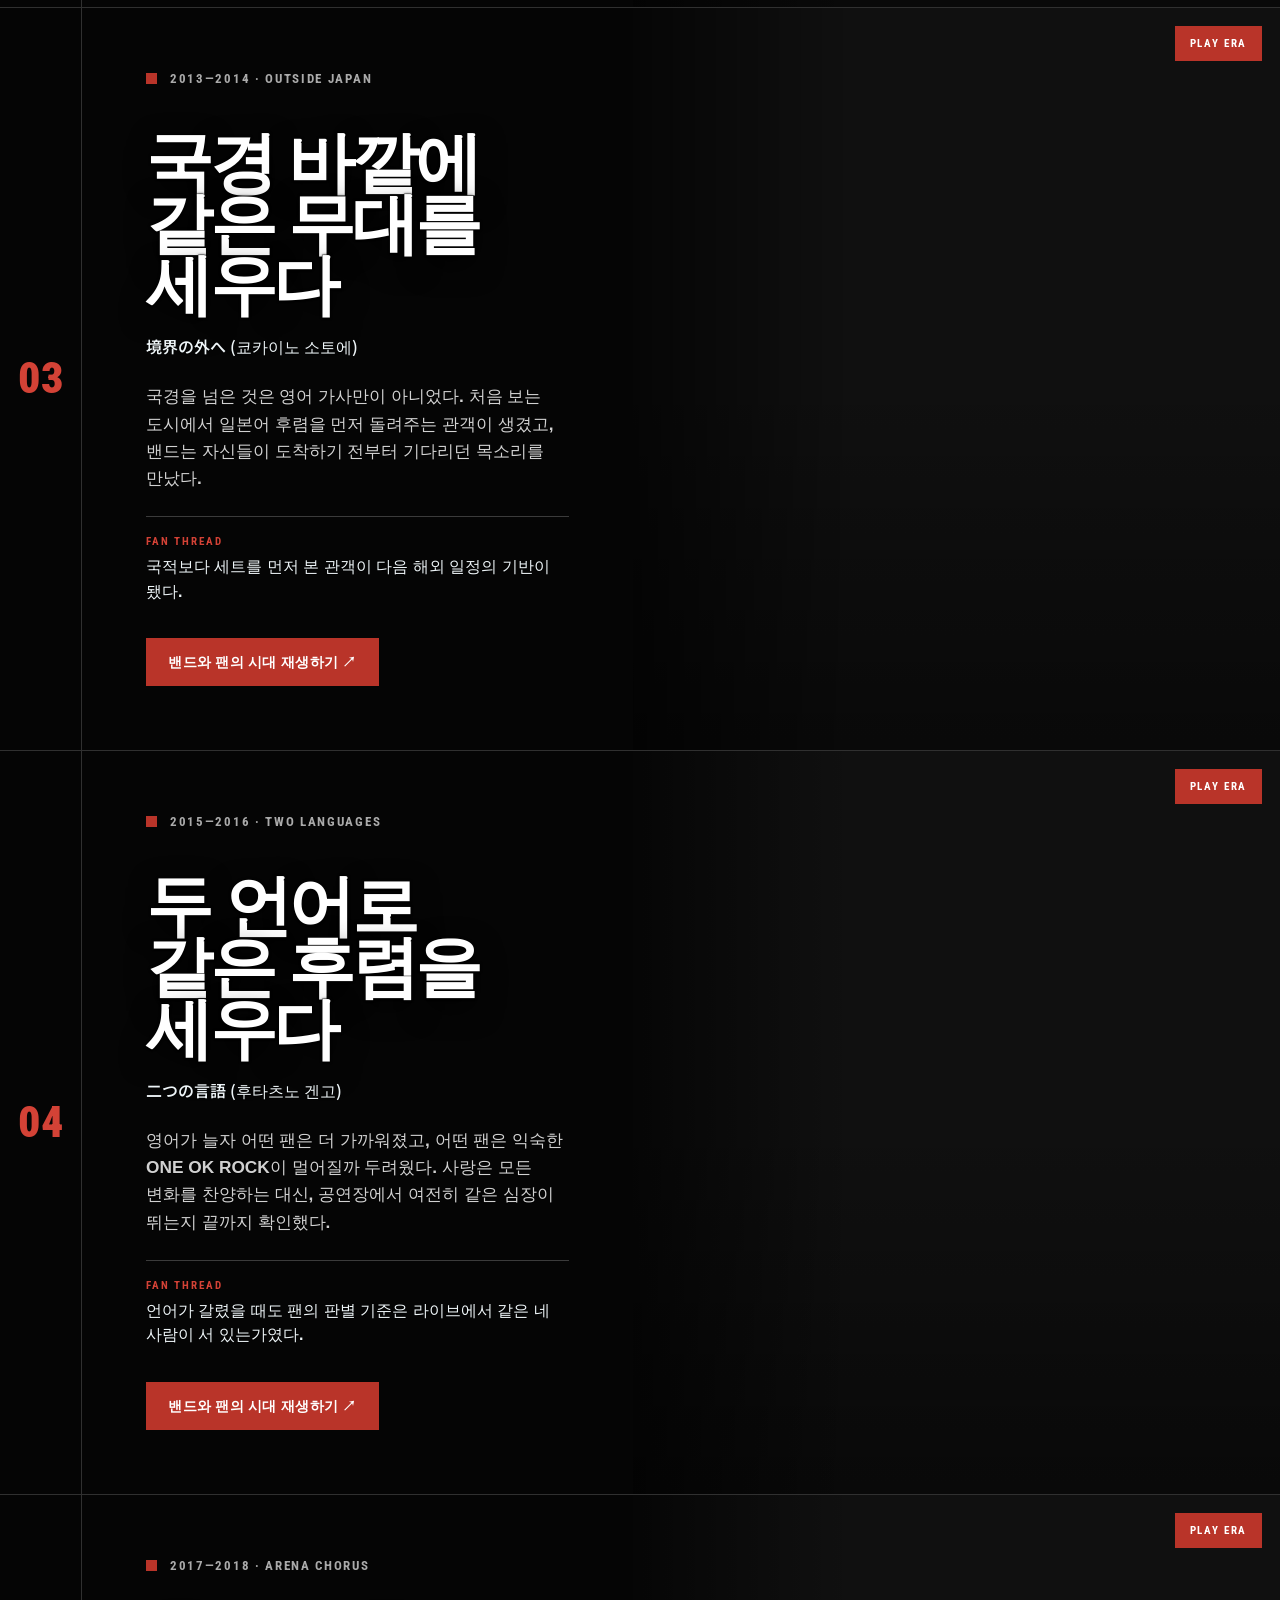
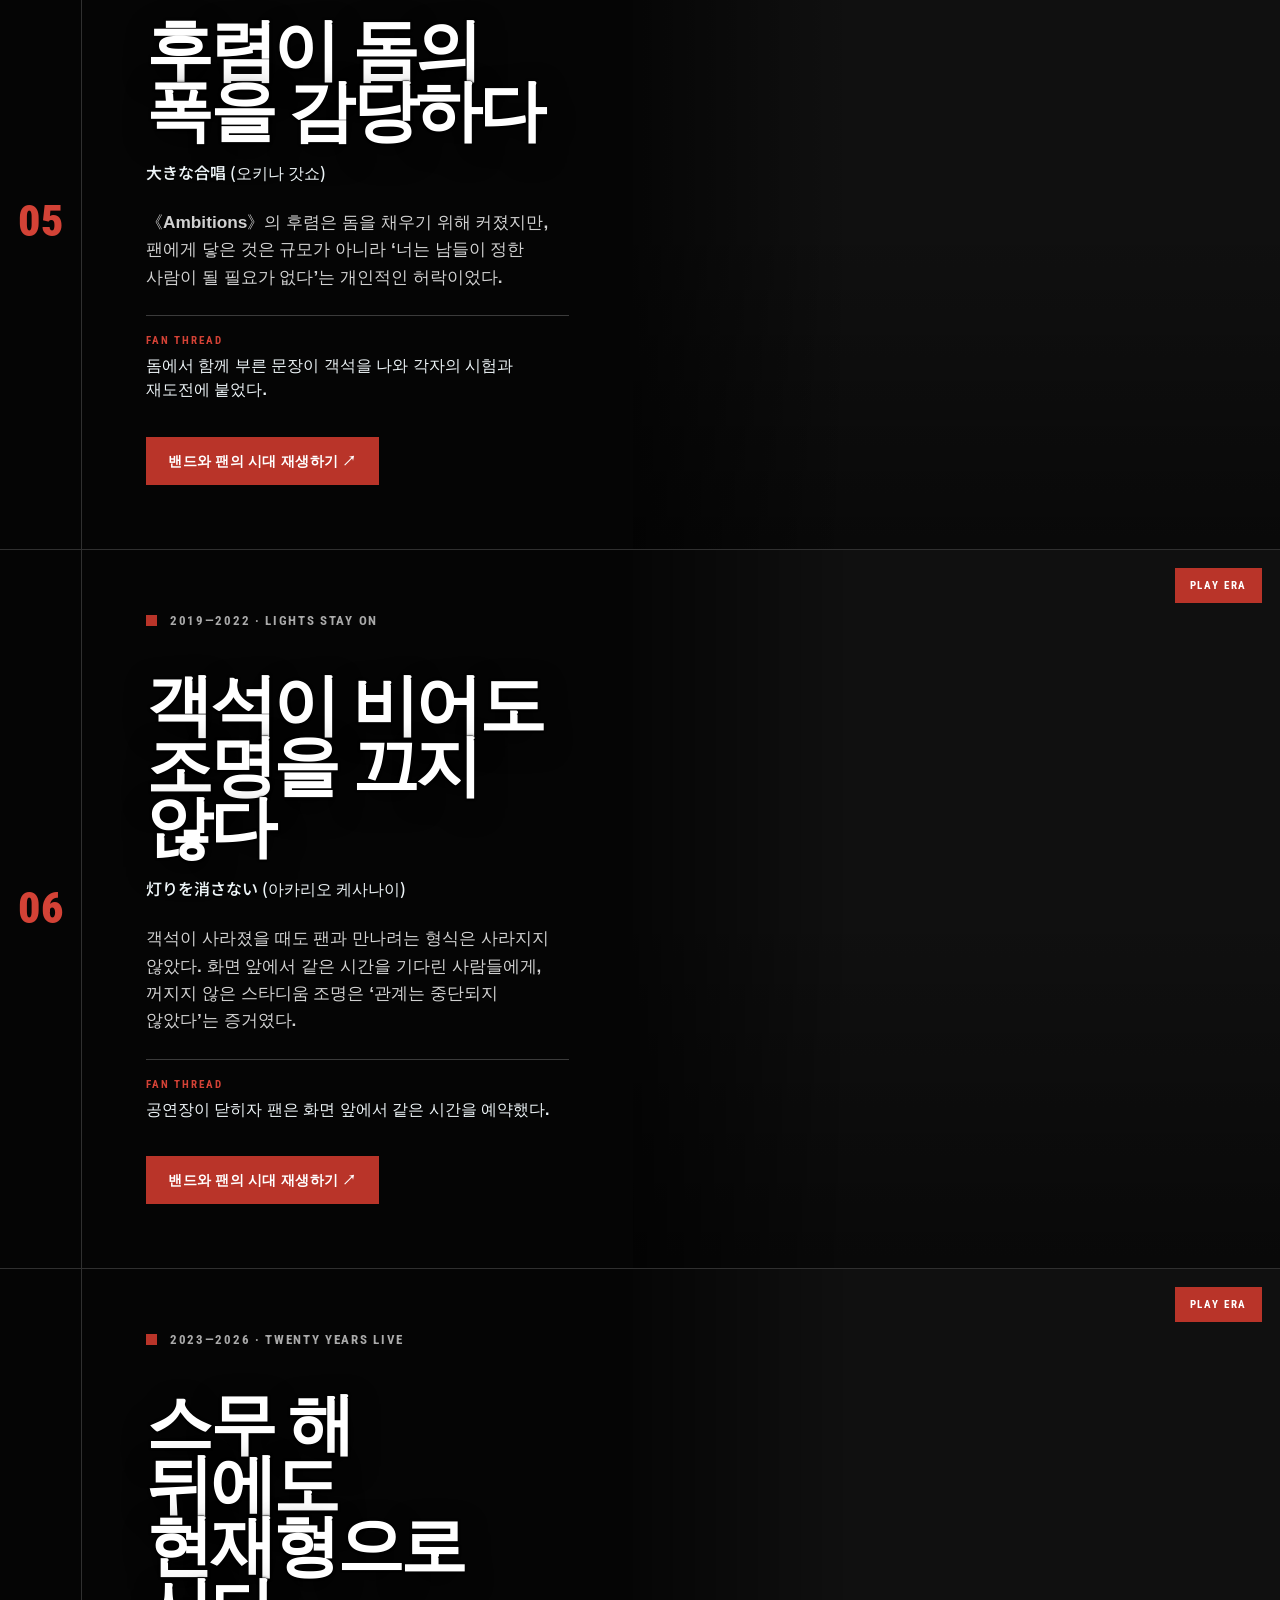
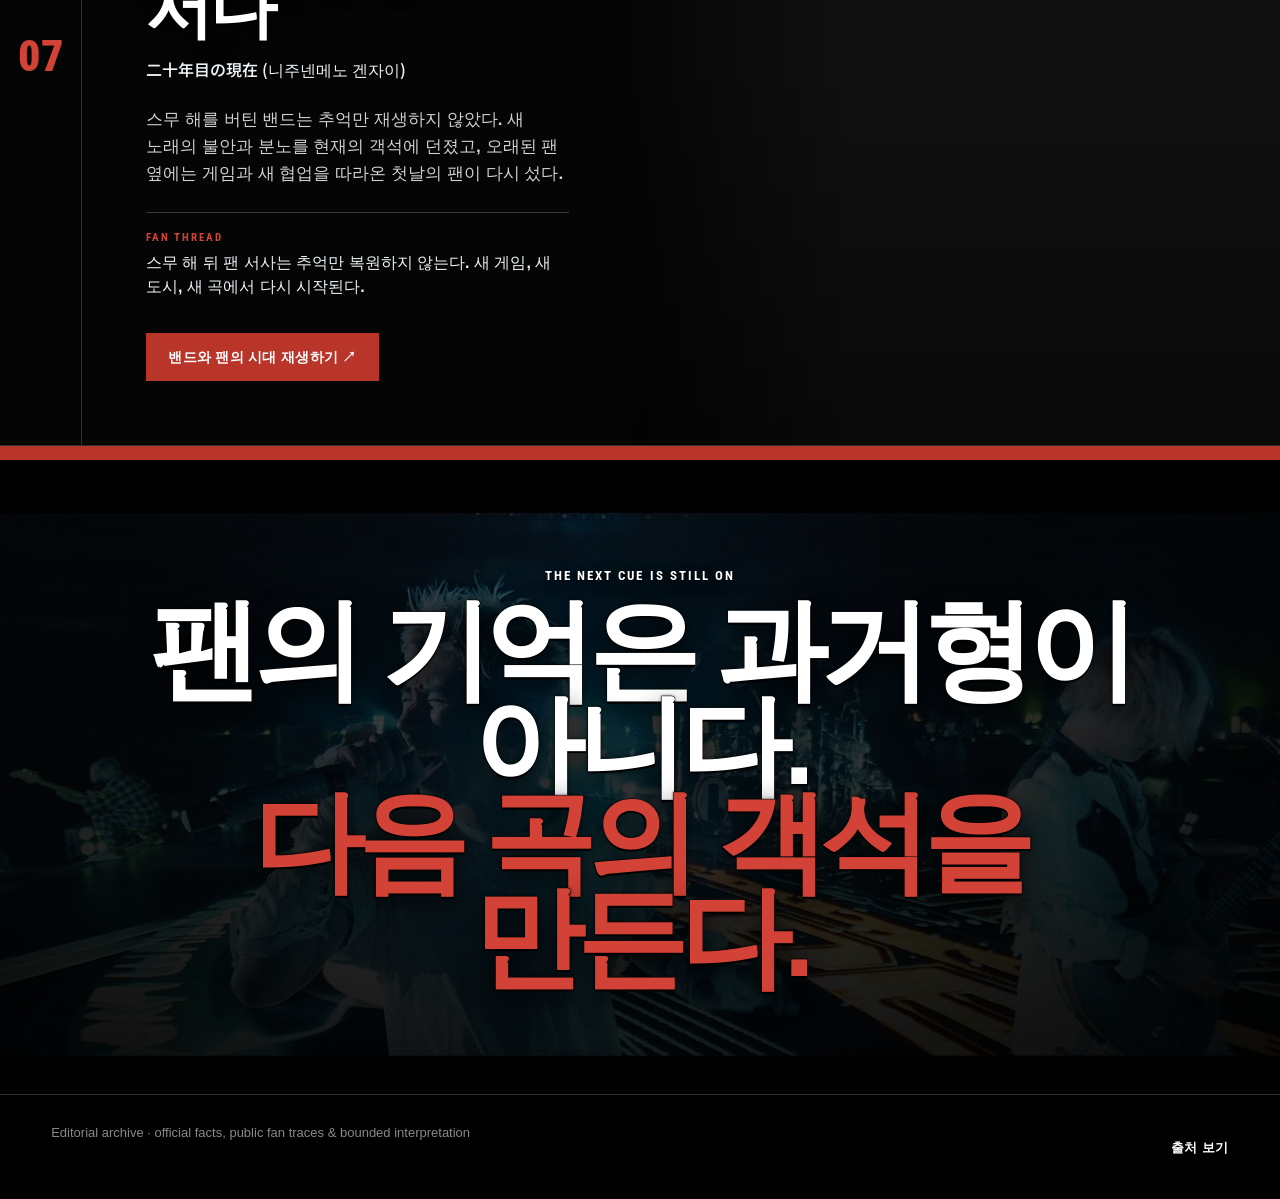
==== commit 131af563: "Strengthen era quotes with direct contemporary interviews" ====
--- a/index.html
+++ b/index.html
@@ -1 +1 @@
-<!doctype html><html lang="ko"><head><meta charset="utf-8"><meta name="viewport" content="width=device-width,initial-scale=1"><title>STAGE CALL — ONE OK ROCK</title><meta name="description" content="ONE OK ROCK의 2005—2026 밴드 서사와 팬의 응답, 시대적 영향을 일곱 시대와 28편의 공식 영상으로 듣는 한국어 음악 다큐"><link rel="stylesheet" href="site.css?v=6"><link rel="stylesheet" href="blur.css?v=2"></head><body><a class="skip" href="#main">본문으로 이동</a><header class="topbar"><a class="brand" href="#top">ONE OK ROCK · STAGE CALL</a><nav class="stage-nav" aria-label="시대 바로가기"><a href="#cue-1" aria-label="1번째 시대">01</a><a href="#cue-2" aria-label="2번째 시대">02</a><a href="#cue-3" aria-label="3번째 시대">03</a><a href="#cue-4" aria-label="4번째 시대">04</a><a href="#cue-5" aria-label="5번째 시대">05</a><a href="#cue-6" aria-label="6번째 시대">06</a><a href="#cue-7" aria-label="7번째 시대">07</a></nav><button class="source-button" id="openSources">근거 20</button></header><main id="main"><section class="hero" id="top"><div class="hero-copy"><div class="tally">STANDBY · 2005—2026</div><h1>ONE <span>OK ROCK</span></h1><p class="hero-thesis">밴드는 계속 달라졌다. 팬은 그 변화를 전부 사랑한 것이 아니라, 매번 무대에서 다시 진짜인지 확인했다. 그 긴 관계가 ONE OK ROCK을 스무 해 동안 현재형으로 만들었다.</p><div class="hero-note"><p>영화관, 등굣길, 해외 클럽, 화면 앞, 게임의 운전석. 어디서 처음 만났든 팬이 다음 시대로 가져간 한 곡이 있었다.</p><a class="enter" href="#cue-1">첫 응답 듣기 ↓</a></div></div><div class="hero-media"><img src="https://i.ytimg.com/vi/zRjXBvwqwNA/maxresdefault.jpg" alt="ONE OK ROCK 공식 라이브 영상 프레임"></div></section><section class="audience"><article><b>MEMORY / 팬의 기억</b><p>내가 이 곡을 처음 가져간 삶의 장면을 다시 켠다.</p></article><article><b>ENTRY / 지금의 입구</b><p>영화·라이브·게임, 서로 다른 첫 문에서 같은 밴드로 들어온다.</p></article><article><b>IMPACT / 남은 흔적</b><p>후대 연주자와 국제 청취 경로에 남은 영향을 근거의 강도와 함께 본다.</p></article></section><section class="statement"><h2>성공의 크기가 아니라,<br><em>밴드가 보낸 호출을<br>팬이 자기 삶에서<br>다시 울린 방식.</em></h2></section><div class="cues"><section class="cue" id="cue-1" data-cue="1" data-color="#e93632" style="--cue:#e93632"><div class="cue-copy"><div class="cue-meta">2005—2010 · FIRST CALL</div><h2>네 사람의 무대를 다시 세우다</h2><p class="jp" lang="ja">最初のステージ (사이쇼노 스테이지)</p><p class="thesis">완벽해서 사랑받은 시작이 아니다. 한 번 멈춘 뒤에도 다시 네 사람이 소리를 냈고, 팬은 그 재시동을 자기 삶의 ‘다시’에 겹쳐 들었다.</p><p class="cue-response"><b>FAN THREAD</b>연주를 따라 치던 청자가 다음 세대의 무대에 섰다.</p><a class="cue-link" href="eras/first-call/">밴드와 팬의 시대 재생하기 ↗</a></div><a class="cue-media" href="eras/first-call/" aria-label="네 사람의 무대를 다시 세우다 상세페이지"><img src="https://i.ytimg.com/vi/NWDAjOsTYC8/sddefault.jpg" alt="네 사람의 무대를 다시 세우다 공식 영상 프레임" loading="lazy" onerror="this.src='https://i.ytimg.com/vi/NWDAjOsTYC8/hqdefault.jpg'"></a></section><section class="cue" id="cue-2" data-cue="2" data-color="#ff7a1a" style="--cue:#ff7a1a"><div class="cue-copy"><div class="cue-meta">2011—2012 · THE DOOR OPENS</div><h2>한 곡이 문을 바깥으로 열다</h2><p class="jp" lang="ja">扉が開く (토비라가 히라쿠)</p><p class="thesis">〈The Beginning〉은 히트곡이라서만 사랑받지 않았다. 끝났다고 느낀 순간에 ‘여기가 시작’이라고 소리치는 곡이었기에, 영화관을 나온 사람의 삶까지 따라갔다.</p><p class="cue-response"><b>FAN THREAD</b>영화관에서 들은 한 곡이 오래된 팬과 뒤늦게 온 팬의 공통 출발점이 됐다.</p><a class="cue-link" href="eras/the-door-opens/">밴드와 팬의 시대 재생하기 ↗</a></div><a class="cue-media" href="eras/the-door-opens/" aria-label="한 곡이 문을 바깥으로 열다 상세페이지"><img src="https://i.ytimg.com/vi/Hh9yZWeTmVM/maxresdefault.jpg" alt="한 곡이 문을 바깥으로 열다 공식 영상 프레임" loading="lazy" onerror="this.src='https://i.ytimg.com/vi/Hh9yZWeTmVM/hqdefault.jpg'"></a></section><section class="cue" id="cue-3" data-cue="3" data-color="#3155ff" style="--cue:#3155ff"><div class="cue-copy"><div class="cue-meta">2013—2014 · OUTSIDE JAPAN</div><h2>국경 바깥에 같은 무대를 세우다</h2><p class="jp" lang="ja">境界の外へ (쿄카이노 소토에)</p><p class="thesis">국경을 넘은 것은 영어 가사만이 아니었다. 처음 보는 도시에서 일본어 후렴을 먼저 돌려주는 관객이 생겼고, 밴드는 자신들이 도착하기 전부터 기다리던 목소리를 만났다.</p><p class="cue-response"><b>FAN THREAD</b>국적보다 세트를 먼저 본 관객이 다음 해외 일정의 기반이 됐다.</p><a class="cue-link" href="eras/outside-japan/">밴드와 팬의 시대 재생하기 ↗</a></div><a class="cue-media" href="eras/outside-japan/" aria-label="국경 바깥에 같은 무대를 세우다 상세페이지"><img src="https://i.ytimg.com/vi/UjZqcDYbvAE/maxresdefault.jpg" alt="국경 바깥에 같은 무대를 세우다 공식 영상 프레임" loading="lazy" onerror="this.src='https://i.ytimg.com/vi/UjZqcDYbvAE/hqdefault.jpg'"></a></section><section class="cue" id="cue-4" data-cue="4" data-color="#00a886" style="--cue:#00a886"><div class="cue-copy"><div class="cue-meta">2015—2016 · TWO LANGUAGES</div><h2>두 언어로 같은 후렴을 세우다</h2><p class="jp" lang="ja">二つの言語 (후타츠노 겐고)</p><p class="thesis">영어가 늘자 어떤 팬은 더 가까워졌고, 어떤 팬은 익숙한 ONE OK ROCK이 멀어질까 두려웠다. 사랑은 모든 변화를 찬양하는 대신, 공연장에서 여전히 같은 심장이 뛰는지 끝까지 확인했다.</p><p class="cue-response"><b>FAN THREAD</b>언어가 갈렸을 때도 팬의 판별 기준은 라이브에서 같은 네 사람이 서 있는가였다.</p><a class="cue-link" href="eras/two-languages/">밴드와 팬의 시대 재생하기 ↗</a></div><a class="cue-media" href="eras/two-languages/" aria-label="두 언어로 같은 후렴을 세우다 상세페이지"><img src="https://i.ytimg.com/vi/LTptXnxQotw/sddefault.jpg" alt="두 언어로 같은 후렴을 세우다 공식 영상 프레임" loading="lazy" onerror="this.src='https://i.ytimg.com/vi/LTptXnxQotw/hqdefault.jpg'"></a></section><section class="cue" id="cue-5" data-cue="5" data-color="#a546ff" style="--cue:#a546ff"><div class="cue-copy"><div class="cue-meta">2017—2018 · ARENA CHORUS</div><h2>후렴이 돔의 폭을 감당하다</h2><p class="jp" lang="ja">大きな合唱 (오키나 갓쇼)</p><p class="thesis">《Ambitions》의 후렴은 돔을 채우기 위해 커졌지만, 팬에게 닿은 것은 규모가 아니라 ‘너는 남들이 정한 사람이 될 필요가 없다’는 개인적인 허락이었다.</p><p class="cue-response"><b>FAN THREAD</b>돔에서 함께 부른 문장이 객석을 나와 각자의 시험과 재도전에 붙었다.</p><a class="cue-link" href="eras/arena-chorus/">밴드와 팬의 시대 재생하기 ↗</a></div><a class="cue-media" href="eras/arena-chorus/" aria-label="후렴이 돔의 폭을 감당하다 상세페이지"><img src="https://i.ytimg.com/vi/uyaKoj7wABY/maxresdefault.jpg" alt="후렴이 돔의 폭을 감당하다 공식 영상 프레임" loading="lazy" onerror="this.src='https://i.ytimg.com/vi/uyaKoj7wABY/hqdefault.jpg'"></a></section><section class="cue" id="cue-6" data-cue="6" data-color="#ffb21a" style="--cue:#ffb21a"><div class="cue-copy"><div class="cue-meta">2019—2022 · LIGHTS STAY ON</div><h2>객석이 비어도 조명을 끄지 않다</h2><p class="jp" lang="ja">灯りを消さない (아카리오 케사나이)</p><p class="thesis">객석이 사라졌을 때도 팬과 만나려는 형식은 사라지지 않았다. 화면 앞에서 같은 시간을 기다린 사람들에게, 꺼지지 않은 스타디움 조명은 ‘관계는 중단되지 않았다’는 증거였다.</p><p class="cue-response"><b>FAN THREAD</b>공연장이 닫히자 팬은 화면 앞에서 같은 시간을 예약했다.</p><a class="cue-link" href="eras/lights-stay-on/">밴드와 팬의 시대 재생하기 ↗</a></div><a class="cue-media" href="eras/lights-stay-on/" aria-label="객석이 비어도 조명을 끄지 않다 상세페이지"><img src="https://i.ytimg.com/vi/Z0Iqri-ZMnM/maxresdefault.jpg" alt="객석이 비어도 조명을 끄지 않다 공식 영상 프레임" loading="lazy" onerror="this.src='https://i.ytimg.com/vi/Z0Iqri-ZMnM/hqdefault.jpg'"></a></section><section class="cue" id="cue-7" data-cue="7" data-color="#e93632" style="--cue:#e93632"><div class="cue-copy"><div class="cue-meta">2023—2026 · TWENTY YEARS LIVE</div><h2>스무 해 뒤에도 현재형으로 서다</h2><p class="jp" lang="ja">二十年目の現在 (니주넨메노 겐자이)</p><p class="thesis">스무 해를 버틴 밴드는 추억만 재생하지 않았다. 새 노래의 불안과 분노를 현재의 객석에 던졌고, 오래된 팬 옆에는 게임과 새 협업을 따라온 첫날의 팬이 다시 섰다.</p><p class="cue-response"><b>FAN THREAD</b>스무 해 뒤 팬 서사는 추억만 복원하지 않는다. 새 게임, 새 도시, 새 곡에서 다시 시작된다.</p><a class="cue-link" href="eras/twenty-years-live/">밴드와 팬의 시대 재생하기 ↗</a></div><a class="cue-media" href="eras/twenty-years-live/" aria-label="스무 해 뒤에도 현재형으로 서다 상세페이지"><img src="https://i.ytimg.com/vi/TmwCl9wUrC8/maxresdefault.jpg" alt="스무 해 뒤에도 현재형으로 서다 공식 영상 프레임" loading="lazy" onerror="this.src='https://i.ytimg.com/vi/TmwCl9wUrC8/hqdefault.jpg'"></a></section></div><section class="outro"><div><p>THE NEXT CUE IS STILL ON</p><h2>팬의 기억은 과거형이 아니다.<br><span>다음 곡의 객석을 만든다.</span></h2></div></section></main><footer><span>Editorial archive · official facts, public fan traces &amp; bounded interpretation</span><button id="openSourcesFooter" onclick="document.querySelector('#sources').showModal()">출처 보기</button></footer><dialog id="sources"><div class="dialog-head"><h2>근거와 권리 경계</h2><button id="closeSources" aria-label="닫기">×</button></div><div class="dialog-body"><ol><li><a href="https://www.oneokrock.com/en/about/" target="_blank" rel="noreferrer">ONE OK ROCK 공식 소개</a></li><li><a href="https://www.oneokrock.com/en/past-tour/" target="_blank" rel="noreferrer">공식 과거 투어 목록</a></li><li><a href="https://www.oneokrock.com/en/music/" target="_blank" rel="noreferrer">공식 음악·영상 목록</a></li><li><a href="https://www.oneokrock.com/en/news/1384/" target="_blank" rel="noreferrer">2024 PREMONITION WORLD TOUR 공식 발표</a></li><li><a href="https://www.oneokrock.com/en/news/1555/" target="_blank" rel="noreferrer">2025 《DETOX》 공식 발표</a></li><li><a href="https://www.oneokrock.com/en/news/1637/" target="_blank" rel="noreferrer">2025 DETOX Japan Tour 공식 일정</a></li><li><a href="https://www.oneokrock.com/en/news/1736/" target="_blank" rel="noreferrer">2026 DETOX Asia Tour 공식 발표</a></li><li><a href="https://www.oneokrock.com/en/news/1729/" target="_blank" rel="noreferrer">2026 DETOX Australia Tour 공식 일정</a></li><li><a href="https://www.oneokrock.com/en/news/1825/" target="_blank" rel="noreferrer">2026 DETOX Japan Tour Final 공식 일정</a></li><li><a href="https://www.youtube.com/@ONEOKROCK/videos" target="_blank" rel="noreferrer">ONE OK ROCK 공식 YouTube</a></li><li><a href="https://natalie.mu/music/news/16457" target="_blank" rel="noreferrer">2009년 4인 체제 활동 재개 보도 · 音楽ナタリー(음악 나탈리)</a></li><li><a href="https://rollingstonejapan.com/articles/detail/43950" target="_blank" rel="noreferrer">후대 밴드 ひとひら(히토히라)의 직접 영향 증언 · Rolling Stone Japan</a></li><li><a href="https://www.grammy.com/news/nct-127-yuta-depth-solo-debut-depth/" target="_blank" rel="noreferrer">NCT YUTA의 ONE OK ROCK 영향 언급 · GRAMMY.com</a></li><li><a href="https://www.billboard.com/music/music-news/one-ok-rock-taka-interview-luxury-disease-1235142505/" target="_blank" rel="noreferrer">Taka의 《Luxury Disease》 인터뷰 · Billboard</a></li><li><a href="https://realsound.jp/2017/01/post-10882.html" target="_blank" rel="noreferrer">《Ambitions》와 해외 활동 분석 · Real Sound</a></li><li><a href="https://billboard-japan.com/d_news/detail/61570/2" target="_blank" rel="noreferrer">〈Change〉와 동시대 일본 록 분석 · Billboard Japan</a></li><li><a href="https://japan-forward.com/one-ok-rock-ambitions-in-manila-pure-talent-art-in-motion/" target="_blank" rel="noreferrer">Manila 《Ambitions》 공연 참석 리뷰 · Japan Forward</a></li><li><a href="https://www.rockurlife.net/interviews-english/one-ok-rock-21-12-15-2/" target="_blank" rel="noreferrer">Taka 인터뷰 · RockUrLife (2016)</a></li><li><a href="https://www.c-k-jpopnews.fr/2019/06/03/interview-taka-nous-parle-du-debut-dun-second-chapitre-pour-le-groupe/" target="_blank" rel="noreferrer">Taka 인터뷰 · C-K-Jpopnews (2019)</a></li><li><a href="https://www.kfuse.net/post/d-c-finds-euphoria-one-ok-rock-detox-d-c-fans-from-their-every-day-dystopia" target="_blank" rel="noreferrer">Washington D.C. 《DETOX》 공연 리뷰 · K Fuse</a></li></ol><small>공식 사실, 후대 음악가의 직접 영향 증언, 공개 팬 댓글의 정성 표본을 분리했다. 영상별 최신 댓글 40개 표본은 팬덤 대표 설문이 아니며 개인의 진입·기억 사례로만 사용했다. 시대적 영향은 직접 인과가 확인된 범위를 넘겨 ‘일본 록 전체를 바꿨다’고 확대하지 않는다.</small></div></dialog><script src="app.js?v=1"></script><script src="blur.js?v=2"></script></body></html>+<!doctype html><html lang="ko"><head><meta charset="utf-8"><meta name="viewport" content="width=device-width,initial-scale=1"><title>STAGE CALL — ONE OK ROCK</title><meta name="description" content="ONE OK ROCK의 2005—2026 밴드 서사와 팬의 응답, 시대적 영향을 일곱 시대와 28편의 공식 영상으로 듣는 한국어 음악 다큐"><link rel="stylesheet" href="site.css?v=6"><link rel="stylesheet" href="blur.css?v=2"></head><body><a class="skip" href="#main">본문으로 이동</a><header class="topbar"><a class="brand" href="#top">ONE OK ROCK · STAGE CALL</a><nav class="stage-nav" aria-label="시대 바로가기"><a href="#cue-1" aria-label="1번째 시대">01</a><a href="#cue-2" aria-label="2번째 시대">02</a><a href="#cue-3" aria-label="3번째 시대">03</a><a href="#cue-4" aria-label="4번째 시대">04</a><a href="#cue-5" aria-label="5번째 시대">05</a><a href="#cue-6" aria-label="6번째 시대">06</a><a href="#cue-7" aria-label="7번째 시대">07</a></nav><button class="source-button" id="openSources">근거 23</button></header><main id="main"><section class="hero" id="top"><div class="hero-copy"><div class="tally">STANDBY · 2005—2026</div><h1>ONE <span>OK ROCK</span></h1><p class="hero-thesis">밴드는 계속 달라졌다. 팬은 그 변화를 전부 사랑한 것이 아니라, 매번 무대에서 다시 진짜인지 확인했다. 그 긴 관계가 ONE OK ROCK을 스무 해 동안 현재형으로 만들었다.</p><div class="hero-note"><p>영화관, 등굣길, 해외 클럽, 화면 앞, 게임의 운전석. 어디서 처음 만났든 팬이 다음 시대로 가져간 한 곡이 있었다.</p><a class="enter" href="#cue-1">첫 응답 듣기 ↓</a></div></div><div class="hero-media"><img src="https://i.ytimg.com/vi/zRjXBvwqwNA/maxresdefault.jpg" alt="ONE OK ROCK 공식 라이브 영상 프레임"></div></section><section class="audience"><article><b>MEMORY / 팬의 기억</b><p>내가 이 곡을 처음 가져간 삶의 장면을 다시 켠다.</p></article><article><b>ENTRY / 지금의 입구</b><p>영화·라이브·게임, 서로 다른 첫 문에서 같은 밴드로 들어온다.</p></article><article><b>IMPACT / 남은 흔적</b><p>후대 연주자와 국제 청취 경로에 남은 영향을 근거의 강도와 함께 본다.</p></article></section><section class="statement"><h2>성공의 크기가 아니라,<br><em>밴드가 보낸 호출을<br>팬이 자기 삶에서<br>다시 울린 방식.</em></h2></section><div class="cues"><section class="cue" id="cue-1" data-cue="1" data-color="#e93632" style="--cue:#e93632"><div class="cue-copy"><div class="cue-meta">2005—2010 · FIRST CALL</div><h2>네 사람의 무대를 다시 세우다</h2><p class="jp" lang="ja">最初のステージ (사이쇼노 스테이지)</p><p class="thesis">완벽해서 사랑받은 시작이 아니다. 한 번 멈춘 뒤에도 다시 네 사람이 소리를 냈고, 팬은 그 재시동을 자기 삶의 ‘다시’에 겹쳐 들었다.</p><p class="cue-response"><b>FAN THREAD</b>연주를 따라 치던 청자가 다음 세대의 무대에 섰다.</p><a class="cue-link" href="eras/first-call/">밴드와 팬의 시대 재생하기 ↗</a></div><a class="cue-media" href="eras/first-call/" aria-label="네 사람의 무대를 다시 세우다 상세페이지"><img src="https://i.ytimg.com/vi/NWDAjOsTYC8/sddefault.jpg" alt="네 사람의 무대를 다시 세우다 공식 영상 프레임" loading="lazy" onerror="this.src='https://i.ytimg.com/vi/NWDAjOsTYC8/hqdefault.jpg'"></a></section><section class="cue" id="cue-2" data-cue="2" data-color="#ff7a1a" style="--cue:#ff7a1a"><div class="cue-copy"><div class="cue-meta">2011—2012 · THE DOOR OPENS</div><h2>한 곡이 문을 바깥으로 열다</h2><p class="jp" lang="ja">扉が開く (토비라가 히라쿠)</p><p class="thesis">〈The Beginning〉은 히트곡이라서만 사랑받지 않았다. 끝났다고 느낀 순간에 ‘여기가 시작’이라고 소리치는 곡이었기에, 영화관을 나온 사람의 삶까지 따라갔다.</p><p class="cue-response"><b>FAN THREAD</b>영화관에서 들은 한 곡이 오래된 팬과 뒤늦게 온 팬의 공통 출발점이 됐다.</p><a class="cue-link" href="eras/the-door-opens/">밴드와 팬의 시대 재생하기 ↗</a></div><a class="cue-media" href="eras/the-door-opens/" aria-label="한 곡이 문을 바깥으로 열다 상세페이지"><img src="https://i.ytimg.com/vi/Hh9yZWeTmVM/maxresdefault.jpg" alt="한 곡이 문을 바깥으로 열다 공식 영상 프레임" loading="lazy" onerror="this.src='https://i.ytimg.com/vi/Hh9yZWeTmVM/hqdefault.jpg'"></a></section><section class="cue" id="cue-3" data-cue="3" data-color="#3155ff" style="--cue:#3155ff"><div class="cue-copy"><div class="cue-meta">2013—2014 · OUTSIDE JAPAN</div><h2>국경 바깥에 같은 무대를 세우다</h2><p class="jp" lang="ja">境界の外へ (쿄카이노 소토에)</p><p class="thesis">국경을 넘은 것은 영어 가사만이 아니었다. 처음 보는 도시에서 일본어 후렴을 먼저 돌려주는 관객이 생겼고, 밴드는 자신들이 도착하기 전부터 기다리던 목소리를 만났다.</p><p class="cue-response"><b>FAN THREAD</b>국적보다 세트를 먼저 본 관객이 다음 해외 일정의 기반이 됐다.</p><a class="cue-link" href="eras/outside-japan/">밴드와 팬의 시대 재생하기 ↗</a></div><a class="cue-media" href="eras/outside-japan/" aria-label="국경 바깥에 같은 무대를 세우다 상세페이지"><img src="https://i.ytimg.com/vi/UjZqcDYbvAE/maxresdefault.jpg" alt="국경 바깥에 같은 무대를 세우다 공식 영상 프레임" loading="lazy" onerror="this.src='https://i.ytimg.com/vi/UjZqcDYbvAE/hqdefault.jpg'"></a></section><section class="cue" id="cue-4" data-cue="4" data-color="#00a886" style="--cue:#00a886"><div class="cue-copy"><div class="cue-meta">2015—2016 · TWO LANGUAGES</div><h2>두 언어로 같은 후렴을 세우다</h2><p class="jp" lang="ja">二つの言語 (후타츠노 겐고)</p><p class="thesis">영어가 늘자 어떤 팬은 더 가까워졌고, 어떤 팬은 익숙한 ONE OK ROCK이 멀어질까 두려웠다. 사랑은 모든 변화를 찬양하는 대신, 공연장에서 여전히 같은 심장이 뛰는지 끝까지 확인했다.</p><p class="cue-response"><b>FAN THREAD</b>언어가 갈렸을 때도 팬의 판별 기준은 라이브에서 같은 네 사람이 서 있는가였다.</p><a class="cue-link" href="eras/two-languages/">밴드와 팬의 시대 재생하기 ↗</a></div><a class="cue-media" href="eras/two-languages/" aria-label="두 언어로 같은 후렴을 세우다 상세페이지"><img src="https://i.ytimg.com/vi/LTptXnxQotw/sddefault.jpg" alt="두 언어로 같은 후렴을 세우다 공식 영상 프레임" loading="lazy" onerror="this.src='https://i.ytimg.com/vi/LTptXnxQotw/hqdefault.jpg'"></a></section><section class="cue" id="cue-5" data-cue="5" data-color="#a546ff" style="--cue:#a546ff"><div class="cue-copy"><div class="cue-meta">2017—2018 · ARENA CHORUS</div><h2>후렴이 돔의 폭을 감당하다</h2><p class="jp" lang="ja">大きな合唱 (오키나 갓쇼)</p><p class="thesis">《Ambitions》의 후렴은 돔을 채우기 위해 커졌지만, 팬에게 닿은 것은 규모가 아니라 ‘너는 남들이 정한 사람이 될 필요가 없다’는 개인적인 허락이었다.</p><p class="cue-response"><b>FAN THREAD</b>돔에서 함께 부른 문장이 객석을 나와 각자의 시험과 재도전에 붙었다.</p><a class="cue-link" href="eras/arena-chorus/">밴드와 팬의 시대 재생하기 ↗</a></div><a class="cue-media" href="eras/arena-chorus/" aria-label="후렴이 돔의 폭을 감당하다 상세페이지"><img src="https://i.ytimg.com/vi/uyaKoj7wABY/maxresdefault.jpg" alt="후렴이 돔의 폭을 감당하다 공식 영상 프레임" loading="lazy" onerror="this.src='https://i.ytimg.com/vi/uyaKoj7wABY/hqdefault.jpg'"></a></section><section class="cue" id="cue-6" data-cue="6" data-color="#ffb21a" style="--cue:#ffb21a"><div class="cue-copy"><div class="cue-meta">2019—2022 · LIGHTS STAY ON</div><h2>객석이 비어도 조명을 끄지 않다</h2><p class="jp" lang="ja">灯りを消さない (아카리오 케사나이)</p><p class="thesis">객석이 사라졌을 때도 팬과 만나려는 형식은 사라지지 않았다. 화면 앞에서 같은 시간을 기다린 사람들에게, 꺼지지 않은 스타디움 조명은 ‘관계는 중단되지 않았다’는 증거였다.</p><p class="cue-response"><b>FAN THREAD</b>공연장이 닫히자 팬은 화면 앞에서 같은 시간을 예약했다.</p><a class="cue-link" href="eras/lights-stay-on/">밴드와 팬의 시대 재생하기 ↗</a></div><a class="cue-media" href="eras/lights-stay-on/" aria-label="객석이 비어도 조명을 끄지 않다 상세페이지"><img src="https://i.ytimg.com/vi/Z0Iqri-ZMnM/maxresdefault.jpg" alt="객석이 비어도 조명을 끄지 않다 공식 영상 프레임" loading="lazy" onerror="this.src='https://i.ytimg.com/vi/Z0Iqri-ZMnM/hqdefault.jpg'"></a></section><section class="cue" id="cue-7" data-cue="7" data-color="#e93632" style="--cue:#e93632"><div class="cue-copy"><div class="cue-meta">2023—2026 · TWENTY YEARS LIVE</div><h2>스무 해 뒤에도 현재형으로 서다</h2><p class="jp" lang="ja">二十年目の現在 (니주넨메노 겐자이)</p><p class="thesis">스무 해를 버틴 밴드는 추억만 재생하지 않았다. 새 노래의 불안과 분노를 현재의 객석에 던졌고, 오래된 팬 옆에는 게임과 새 협업을 따라온 첫날의 팬이 다시 섰다.</p><p class="cue-response"><b>FAN THREAD</b>스무 해 뒤 팬 서사는 추억만 복원하지 않는다. 새 게임, 새 도시, 새 곡에서 다시 시작된다.</p><a class="cue-link" href="eras/twenty-years-live/">밴드와 팬의 시대 재생하기 ↗</a></div><a class="cue-media" href="eras/twenty-years-live/" aria-label="스무 해 뒤에도 현재형으로 서다 상세페이지"><img src="https://i.ytimg.com/vi/TmwCl9wUrC8/maxresdefault.jpg" alt="스무 해 뒤에도 현재형으로 서다 공식 영상 프레임" loading="lazy" onerror="this.src='https://i.ytimg.com/vi/TmwCl9wUrC8/hqdefault.jpg'"></a></section></div><section class="outro"><div><p>THE NEXT CUE IS STILL ON</p><h2>팬의 기억은 과거형이 아니다.<br><span>다음 곡의 객석을 만든다.</span></h2></div></section></main><footer><span>Editorial archive · official facts, public fan traces &amp; bounded interpretation</span><button id="openSourcesFooter" onclick="document.querySelector('#sources').showModal()">출처 보기</button></footer><dialog id="sources"><div class="dialog-head"><h2>근거와 권리 경계</h2><button id="closeSources" aria-label="닫기">×</button></div><div class="dialog-body"><ol><li><a href="https://www.oneokrock.com/en/about/" target="_blank" rel="noreferrer">ONE OK ROCK 공식 소개</a></li><li><a href="https://www.oneokrock.com/en/past-tour/" target="_blank" rel="noreferrer">공식 과거 투어 목록</a></li><li><a href="https://www.oneokrock.com/en/music/" target="_blank" rel="noreferrer">공식 음악·영상 목록</a></li><li><a href="https://www.oneokrock.com/en/news/1384/" target="_blank" rel="noreferrer">2024 PREMONITION WORLD TOUR 공식 발표</a></li><li><a href="https://www.oneokrock.com/en/news/1555/" target="_blank" rel="noreferrer">2025 《DETOX》 공식 발표</a></li><li><a href="https://www.oneokrock.com/en/news/1637/" target="_blank" rel="noreferrer">2025 DETOX Japan Tour 공식 일정</a></li><li><a href="https://www.oneokrock.com/en/news/1736/" target="_blank" rel="noreferrer">2026 DETOX Asia Tour 공식 발표</a></li><li><a href="https://www.oneokrock.com/en/news/1729/" target="_blank" rel="noreferrer">2026 DETOX Australia Tour 공식 일정</a></li><li><a href="https://www.oneokrock.com/en/news/1825/" target="_blank" rel="noreferrer">2026 DETOX Japan Tour Final 공식 일정</a></li><li><a href="https://www.youtube.com/@ONEOKROCK/videos" target="_blank" rel="noreferrer">ONE OK ROCK 공식 YouTube</a></li><li><a href="https://natalie.mu/music/news/16457" target="_blank" rel="noreferrer">2009년 4인 체제 활동 재개 보도 · 音楽ナタリー(음악 나탈리)</a></li><li><a href="https://rollingstonejapan.com/articles/detail/43950" target="_blank" rel="noreferrer">후대 밴드 ひとひら(히토히라)의 직접 영향 증언 · Rolling Stone Japan</a></li><li><a href="https://www.grammy.com/news/nct-127-yuta-depth-solo-debut-depth/" target="_blank" rel="noreferrer">NCT YUTA의 ONE OK ROCK 영향 언급 · GRAMMY.com</a></li><li><a href="https://www.billboard.com/music/music-news/one-ok-rock-taka-interview-luxury-disease-1235142505/" target="_blank" rel="noreferrer">Taka의 《Luxury Disease》 인터뷰 · Billboard</a></li><li><a href="https://realsound.jp/2017/01/post-10882.html" target="_blank" rel="noreferrer">《Ambitions》와 해외 활동 분석 · Real Sound</a></li><li><a href="https://billboard-japan.com/d_news/detail/61570/2" target="_blank" rel="noreferrer">〈Change〉와 동시대 일본 록 분석 · Billboard Japan</a></li><li><a href="https://japan-forward.com/one-ok-rock-ambitions-in-manila-pure-talent-art-in-motion/" target="_blank" rel="noreferrer">Manila 《Ambitions》 공연 참석 리뷰 · Japan Forward</a></li><li><a href="https://www.jame-world.com/en/article/77983-an-interview-with-taka-from-one-ok-rock.html" target="_blank" rel="noreferrer">Taka 인터뷰 · JaME World (2010, 현재 본문 접근 제한)</a></li><li><a href="https://gekirock.com/interview/2012/08/one_ok_rock.php" target="_blank" rel="noreferrer">Taka 인터뷰 · 激ロック(게키록) (2012)</a></li><li><a href="https://www.rockurlife.net/interviews-english/one-ok-rock-21-12-15-2/" target="_blank" rel="noreferrer">Taka 인터뷰 · RockUrLife (2016)</a></li><li><a href="https://www.c-k-jpopnews.fr/2019/06/03/interview-taka-nous-parle-du-debut-dun-second-chapitre-pour-le-groupe/" target="_blank" rel="noreferrer">Taka 인터뷰 · C-K-Jpopnews (2019)</a></li><li><a href="https://www.kfuse.net/post/d-c-finds-euphoria-one-ok-rock-detox-d-c-fans-from-their-every-day-dystopia" target="_blank" rel="noreferrer">Washington D.C. 《DETOX》 공연 리뷰 · K Fuse</a></li><li><a href="https://hypebeast.com/2025/10/taka-one-ok-rock-detox-tour-album-interview" target="_blank" rel="noreferrer">Taka 《DETOX》 투어 인터뷰 · Hypebeast (2025)</a></li></ol><small>공식 사실, 후대 음악가의 직접 영향 증언, 공개 팬 댓글의 정성 표본을 분리했다. 영상별 최신 댓글 40개 표본은 팬덤 대표 설문이 아니며 개인의 진입·기억 사례로만 사용했다. 시대적 영향은 직접 인과가 확인된 범위를 넘겨 ‘일본 록 전체를 바꿨다’고 확대하지 않는다.</small></div></dialog><script src="app.js?v=1"></script><script src="blur.js?v=2"></script></body></html>
